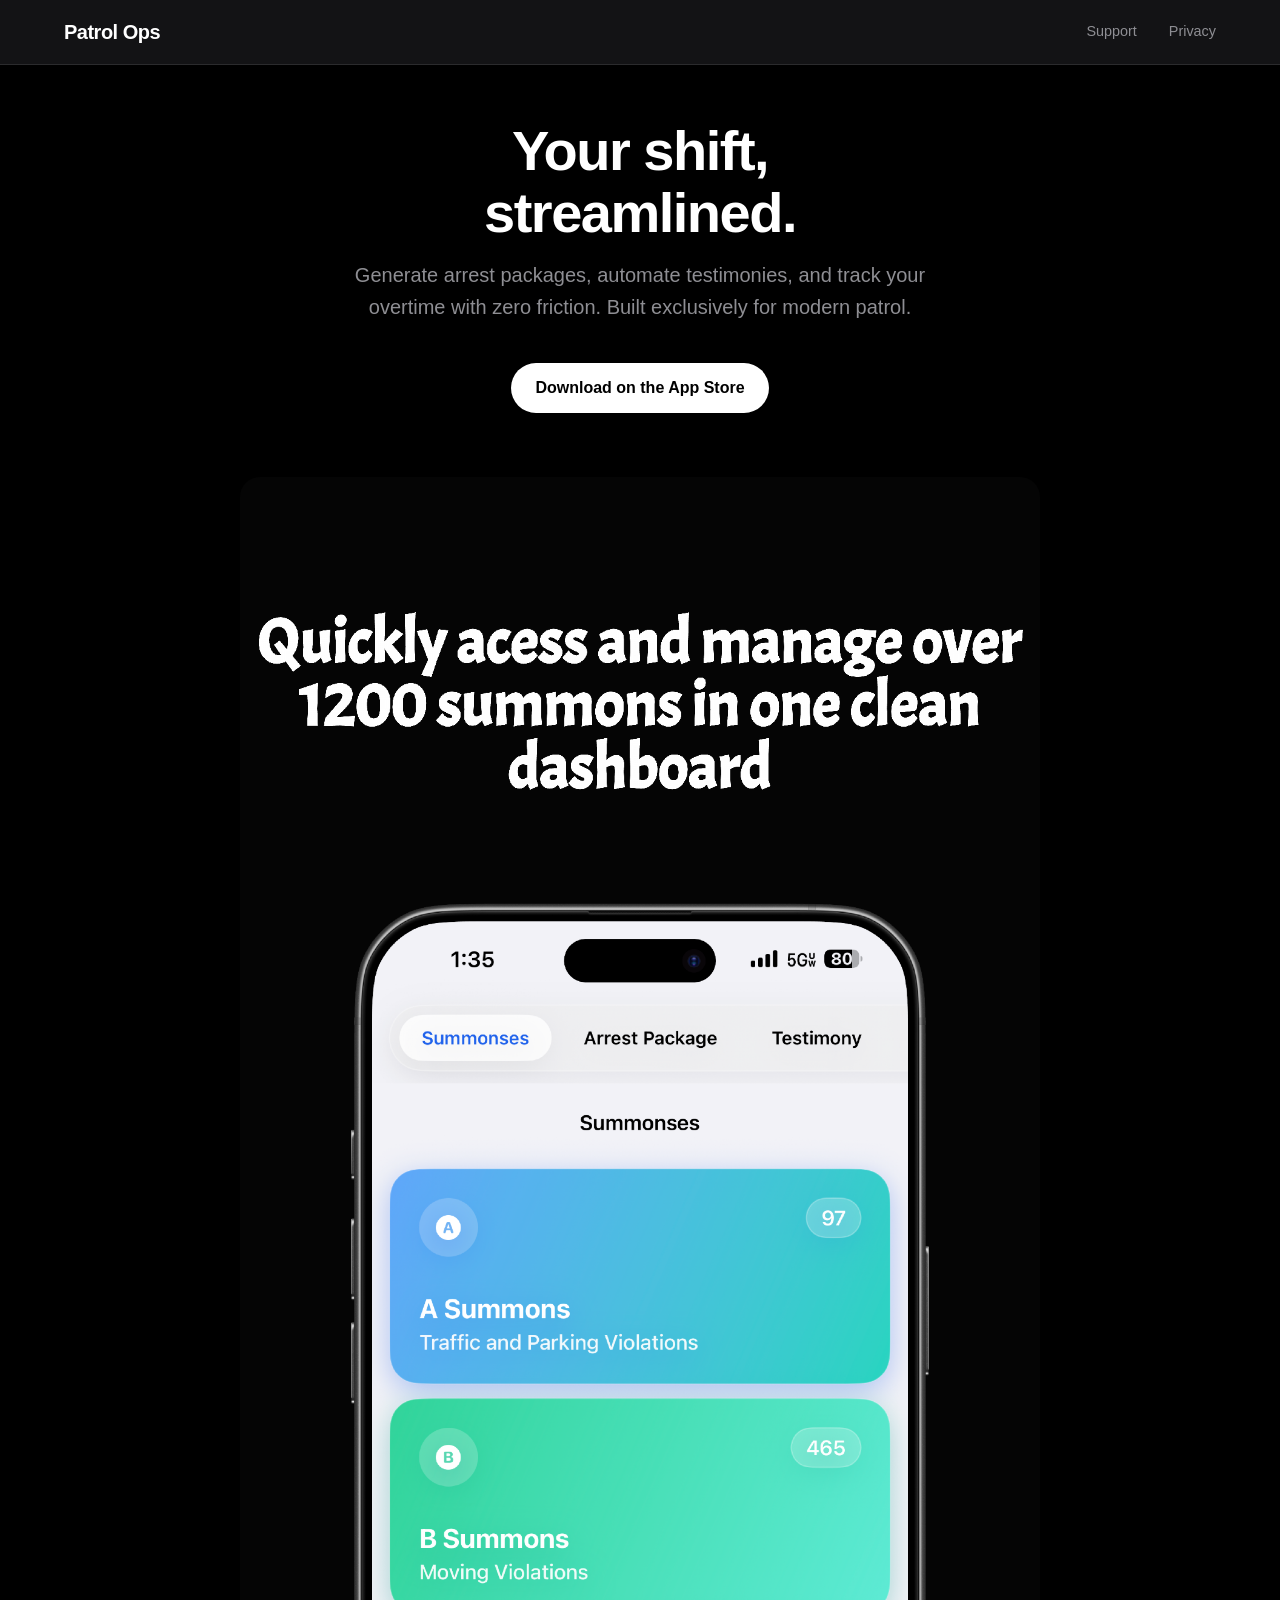
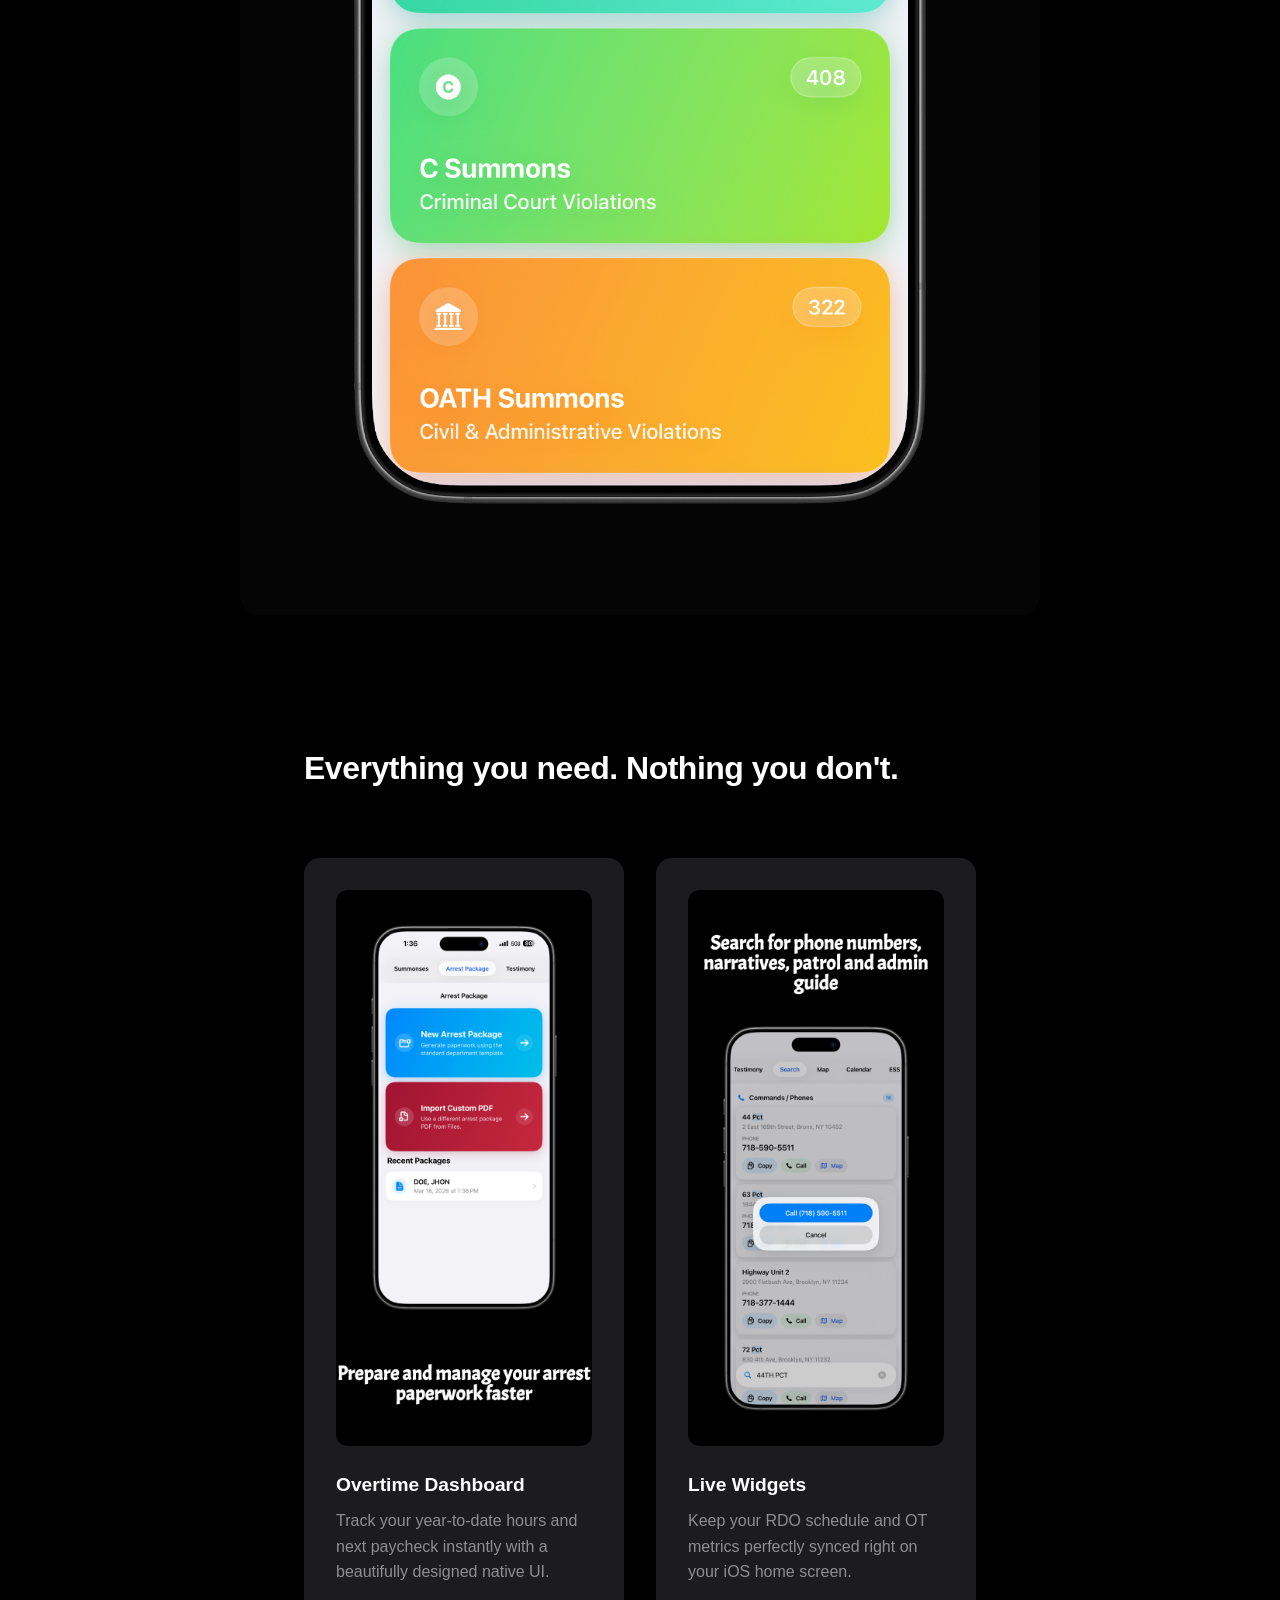
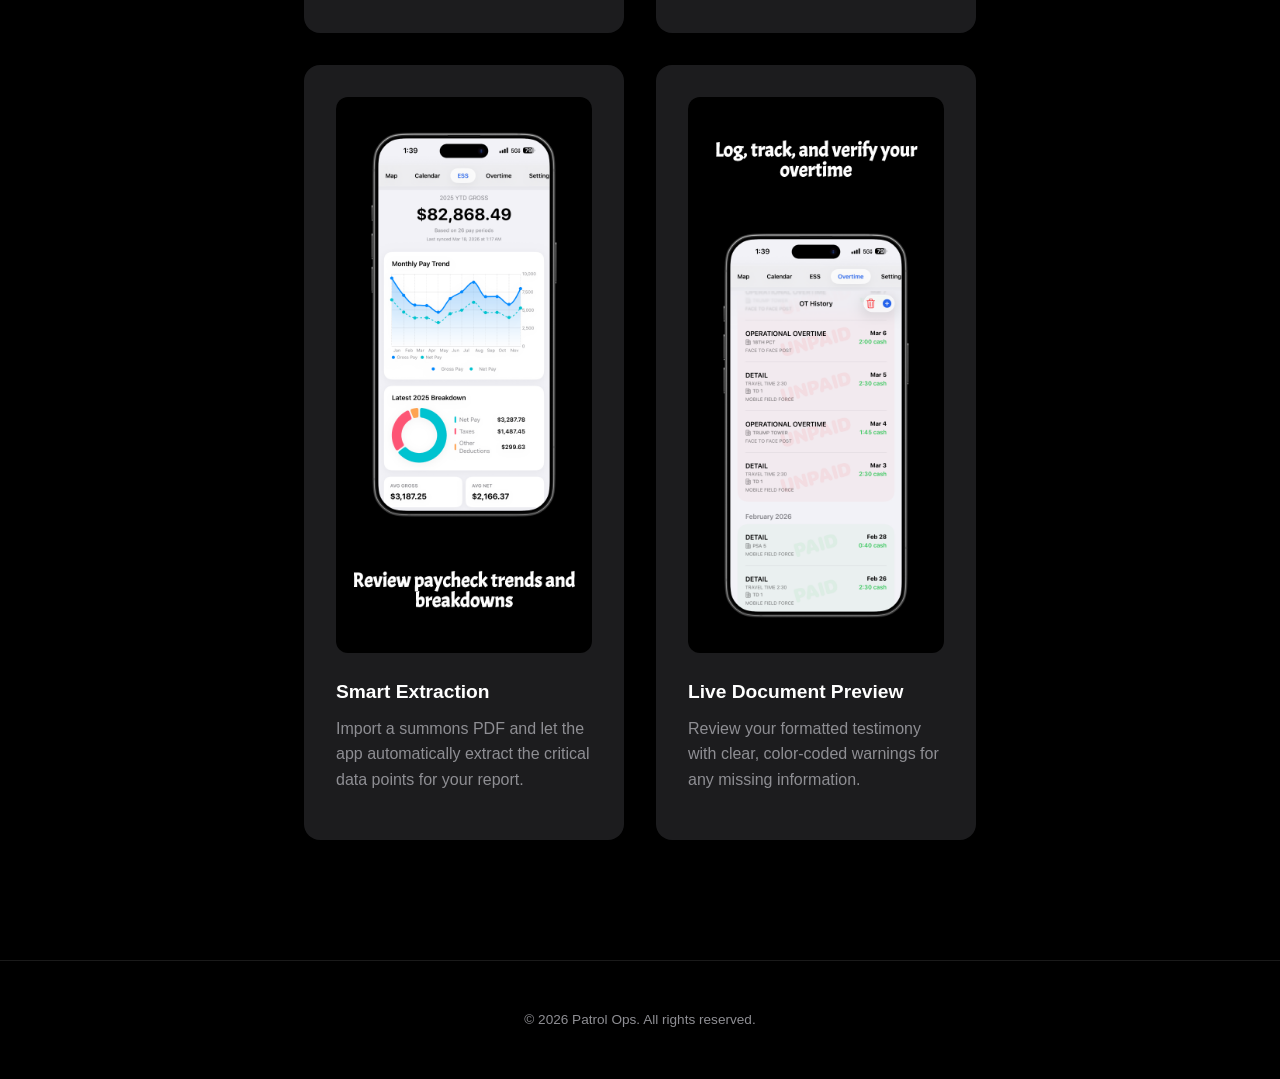
==== index.html @ ee2cf2b2 "Change image file extension from .jpg to .PNG" ====
<!DOCTYPE html>
<html lang="en">
<head>
    <meta charset="UTF-8">
    <meta name="viewport" content="width=device-width, initial-scale=1.0">
    <title>Patrol Ops | The Ultimate Utility App</title>
    <link rel="stylesheet" href="styles.css">
</head>
<body>

    <nav>
        <div class="logo">Patrol Ops</div>
        <div class="nav-links">
            <a href="support.html">Support</a>
            <a href="privacy.html">Privacy</a>
        </div>
    </nav>

    <header class="hero">
        <h1>Your shift, <br>streamlined.</h1>
        <p>Generate arrest packages, automate testimonies, and track your overtime with zero friction. Built exclusively for modern patrol.</p>
        
        <a href="#" class="download-btn">Download on the App Store</a>

        <div class="hero-mockup-container">
            <img src="1.PNG" alt="Patrol Ops App Interface">
        </div>
    </header>

    <main class="section-container">
        <h2>Everything you need. Nothing you don't.</h2>
        
        <div class="features-grid">
            
            <div class="feature-card">
                <img src="2.PNG" alt="ESS Dashboard" style="width: 100%; border-radius: 12px; margin-bottom: 1rem;">
                <h3>Overtime Dashboard</h3>
                <p>Track your year-to-date hours and next paycheck instantly with a beautifully designed native UI.</p>
            </div>

            <div class="feature-card">
                <img src="3.PNG" alt="iOS Widgets" style="width: 100%; border-radius: 12px; margin-bottom: 1rem;">
                <h3>Live Widgets</h3>
                <p>Keep your RDO schedule and OT metrics perfectly synced right on your iOS home screen.</p>
            </div>

            <div class="feature-card">
                <img src="6.PNG" alt="Testimony Builder" style="width: 100%; border-radius: 12px; margin-bottom: 1rem;">
                <h3>Smart Extraction</h3>
                <p>Import a summons PDF and let the app automatically extract the critical data points for your report.</p>
            </div>

            <div class="feature-card">
                <img src="7.PNG" alt="Document Preview" style="width: 100%; border-radius: 12px; margin-bottom: 1rem;">
                <h3>Live Document Preview</h3>
                <p>Review your formatted testimony with clear, color-coded warnings for any missing information.</p>
            </div>

        </div>
    </main>

    <footer>
        <p>&copy; 2026 Patrol Ops. All rights reserved.</p>
    </footer>

</body>
</html>
---- styles.css ----
/* --- GLOBAL VARIABLES --- */
:root {
    --bg-color: #000000;
    --card-bg: #1c1c1e;
    --text-primary: #ffffff;
    --text-secondary: #8e8e93;
    --accent-blue: #0a84ff;
    --accent-green: #34c759;
    --nav-blur: rgba(28, 28, 30, 0.7);
}

/* --- RESET & TYPOGRAPHY --- */
* {
    margin: 0;
    padding: 0;
    box-sizing: border-box;
}

body {
    font-family: -apple-system, BlinkMacSystemFont, "Segoe UI", Roboto, Helvetica, Arial, sans-serif;
    background-color: var(--bg-color);
    color: var(--text-primary);
    line-height: 1.6;
    -webkit-font-smoothing: antialiased;
}

a {
    color: var(--accent-blue);
    text-decoration: none;
    transition: opacity 0.2s ease;
}

a:hover {
    opacity: 0.8;
}

/* --- NAVIGATION --- */
nav {
    position: fixed;
    top: 0;
    width: 100%;
    padding: 1rem 5%;
    display: flex;
    justify-content: space-between;
    align-items: center;
    background-color: var(--nav-blur);
    backdrop-filter: blur(20px);
    -webkit-backdrop-filter: blur(20px);
    z-index: 1000;
    border-bottom: 1px solid rgba(255, 255, 255, 0.1);
}

.logo {
    font-size: 1.25rem;
    font-weight: 700;
    letter-spacing: -0.5px;
    color: var(--text-primary);
}

.nav-links {
    display: flex;
    gap: 2rem;
}

.nav-links a {
    color: var(--text-secondary);
    font-size: 0.9rem;
    font-weight: 500;
}

.nav-links a:hover {
    color: var(--text-primary);
}

/* --- HERO SECTION --- */
.hero {
    margin-top: 120px;
    padding: 0 5%;
    text-align: center;
    display: flex;
    flex-direction: column;
    align-items: center;
}

.hero h1 {
    font-size: 3.5rem;
    font-weight: 800;
    letter-spacing: -1.5px;
    margin-bottom: 1rem;
    line-height: 1.1;
}

.hero p {
    font-size: 1.25rem;
    color: var(--text-secondary);
    max-width: 600px;
    margin-bottom: 2.5rem;
}

.download-btn {
    display: inline-block;
    background-color: var(--text-primary);
    color: var(--bg-color);
    padding: 12px 24px;
    border-radius: 30px;
    font-weight: 600;
    font-size: 1rem;
    margin-bottom: 4rem;
}

.download-btn:hover {
    opacity: 0.9;
    color: var(--bg-color);
}

.hero-mockup-container {
    max-width: 800px;
    width: 100%;
    margin: 0 auto;
}

.hero-mockup-container img {
    width: 100%;
    height: auto;
    border-radius: 20px;
    box-shadow: 0 20px 40px rgba(0,0,0,0.5);
}

/* --- CONTENT SECTIONS --- */
.section-container {
    max-width: 800px;
    margin: 120px auto;
    padding: 0 5%;
}

.section-container h2 {
    font-size: 2rem;
    margin-bottom: 1.5rem;
    letter-spacing: -0.5px;
}

.section-container p {
    color: var(--text-secondary);
    margin-bottom: 1rem;
}

/* --- FEATURES GRID --- */
.features-grid {
    display: grid;
    grid-template-columns: repeat(auto-fit, minmax(250px, 1fr));
    gap: 2rem;
    margin-top: 4rem;
}

.feature-card {
    background-color: var(--card-bg);
    padding: 2rem;
    border-radius: 16px;
    text-align: left;
}

.feature-card h3 {
    margin-bottom: 0.5rem;
    font-size: 1.2rem;
}

/* --- FOOTER --- */
footer {
    text-align: center;
    padding: 3rem 5%;
    border-top: 1px solid rgba(255, 255, 255, 0.1);
    color: var(--text-secondary);
    font-size: 0.85rem;
    margin-top: 4rem;
}

/* --- RESPONSIVE --- */
@media (max-width: 768px) {
    .hero h1 { font-size: 2.5rem; }
    .hero p { font-size: 1.1rem; }
}
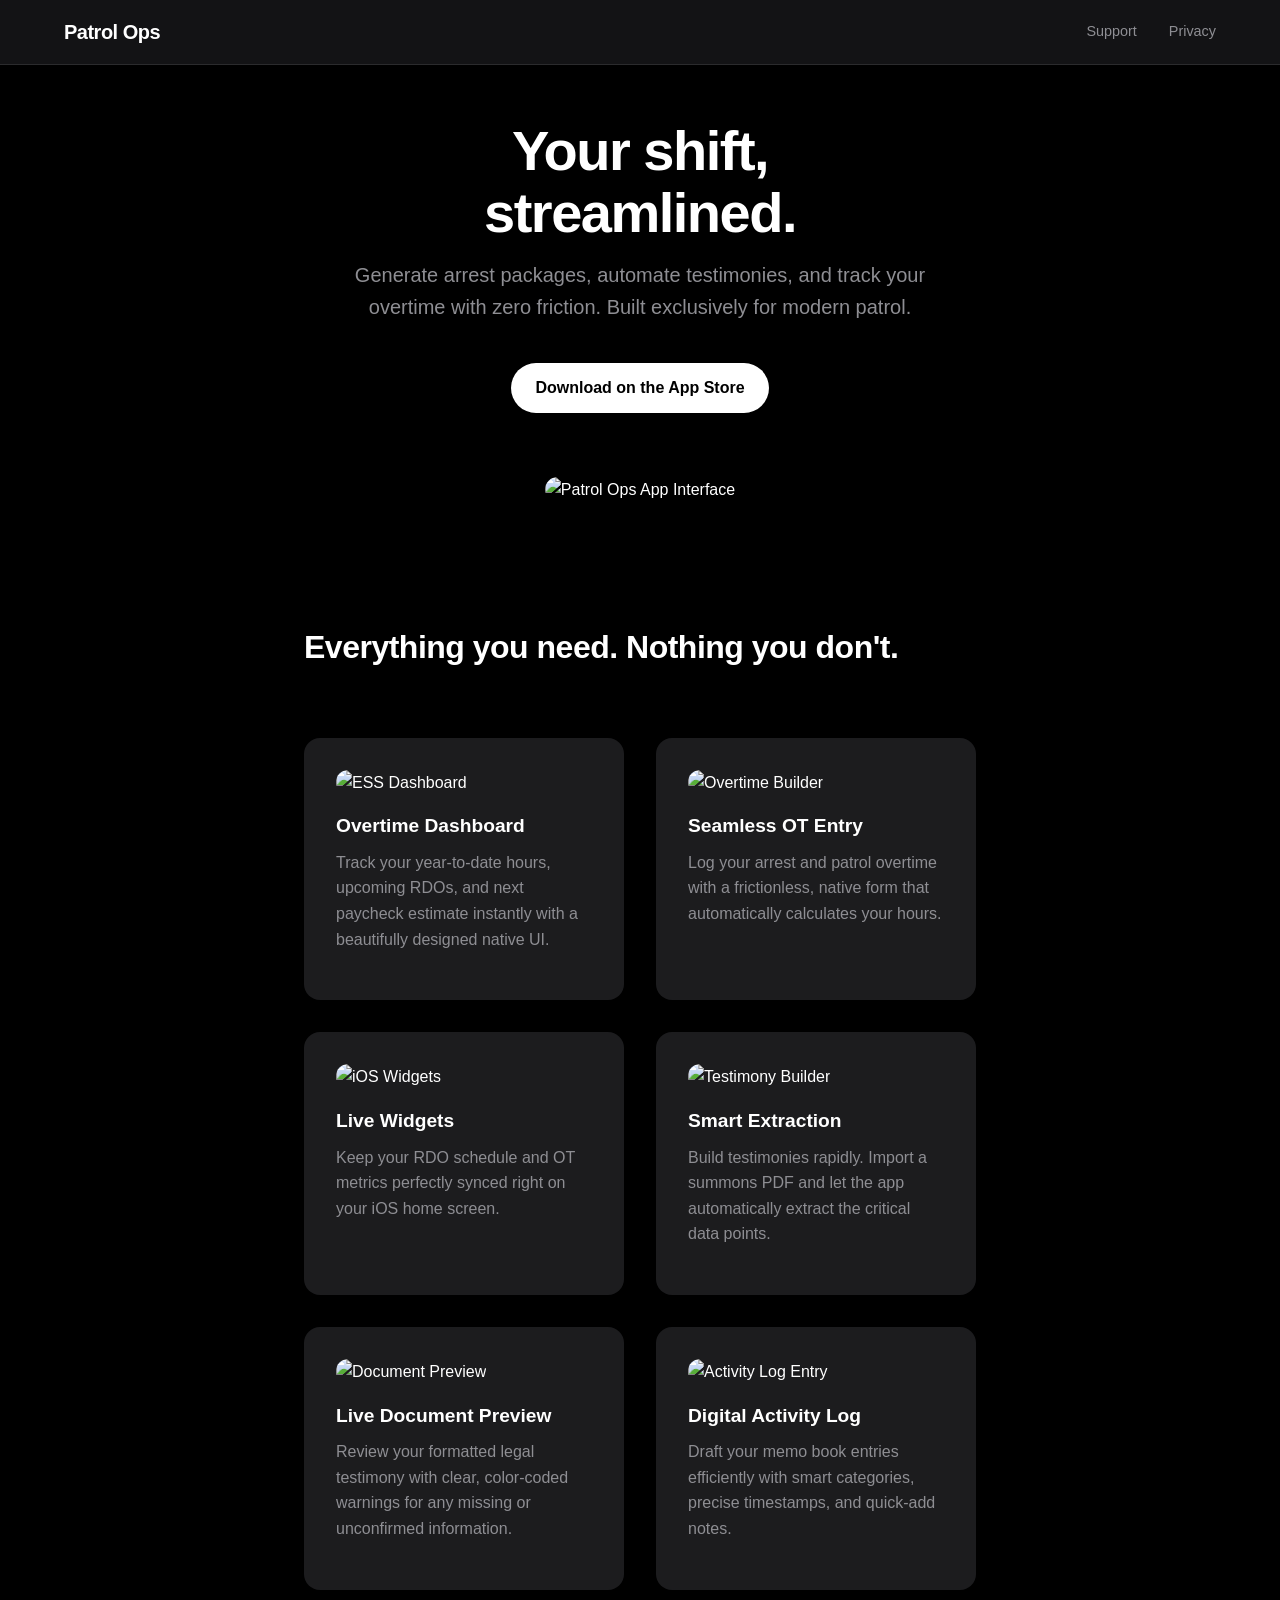
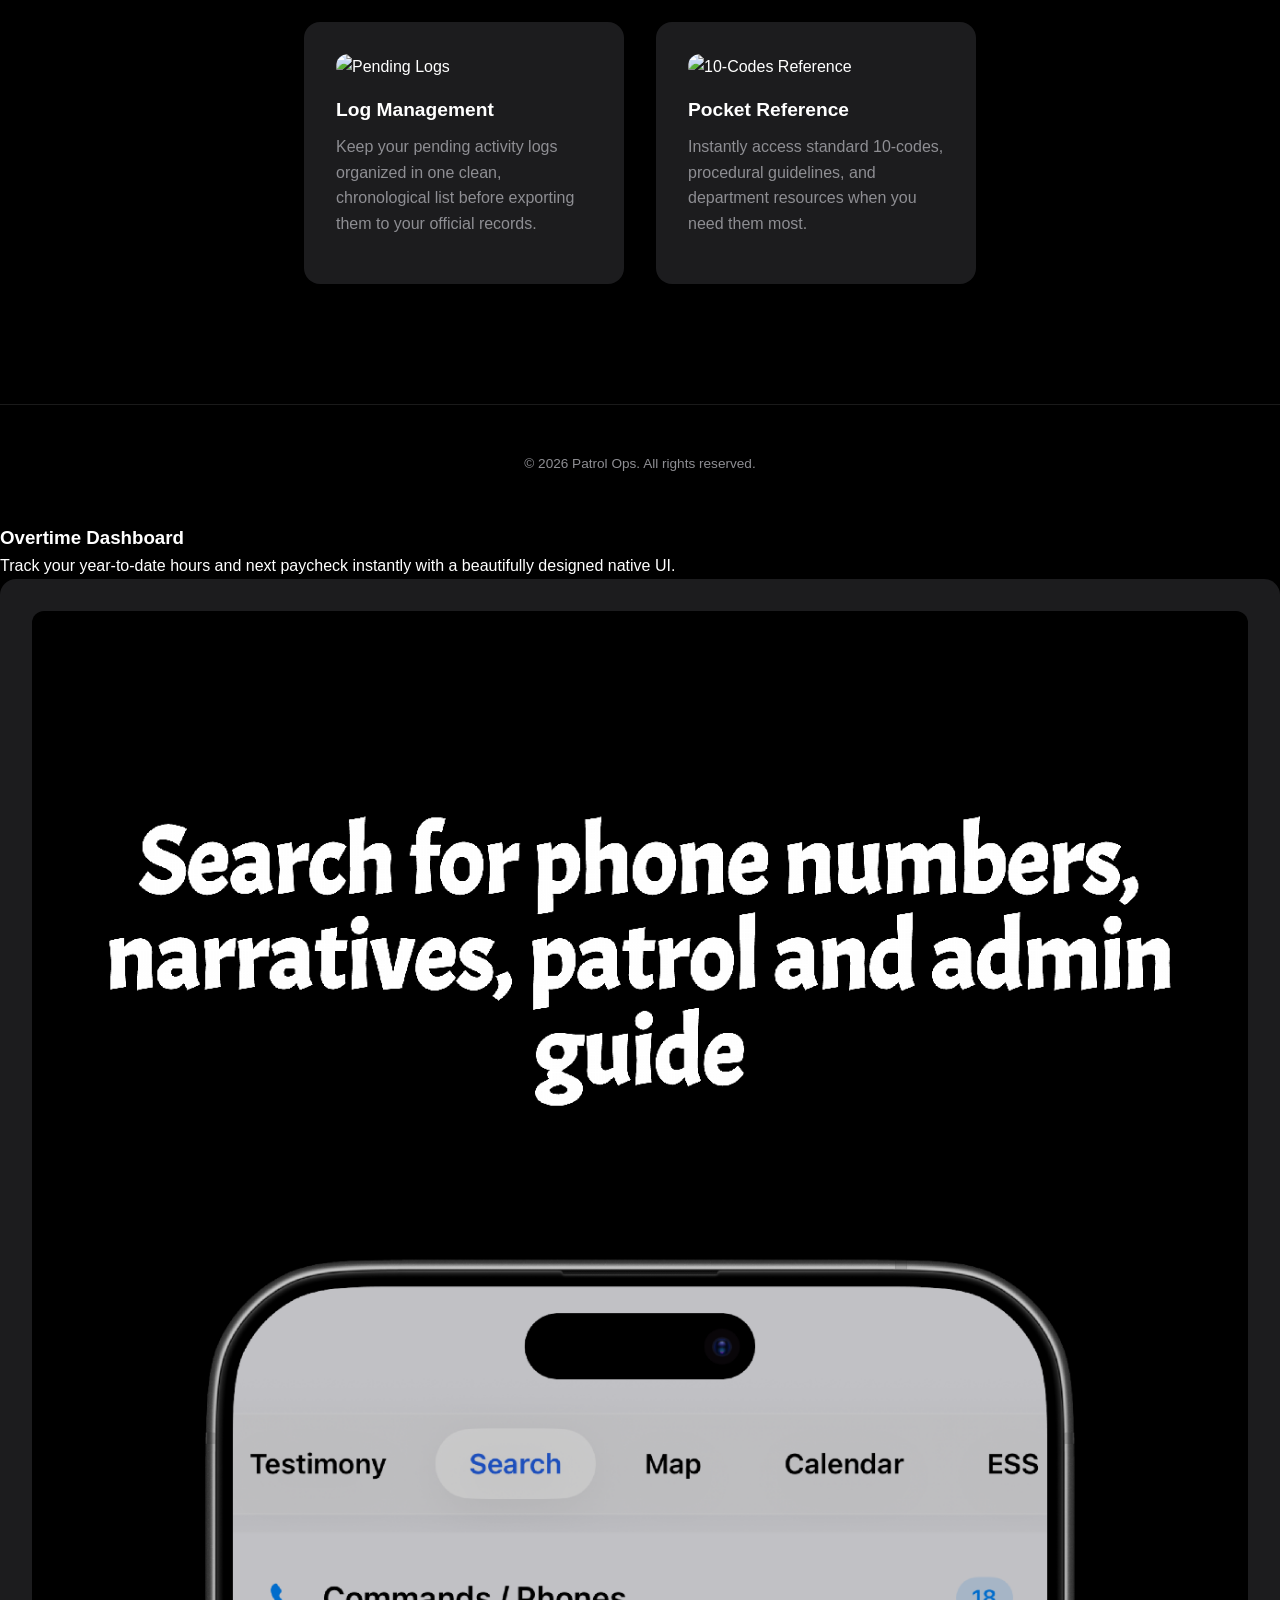
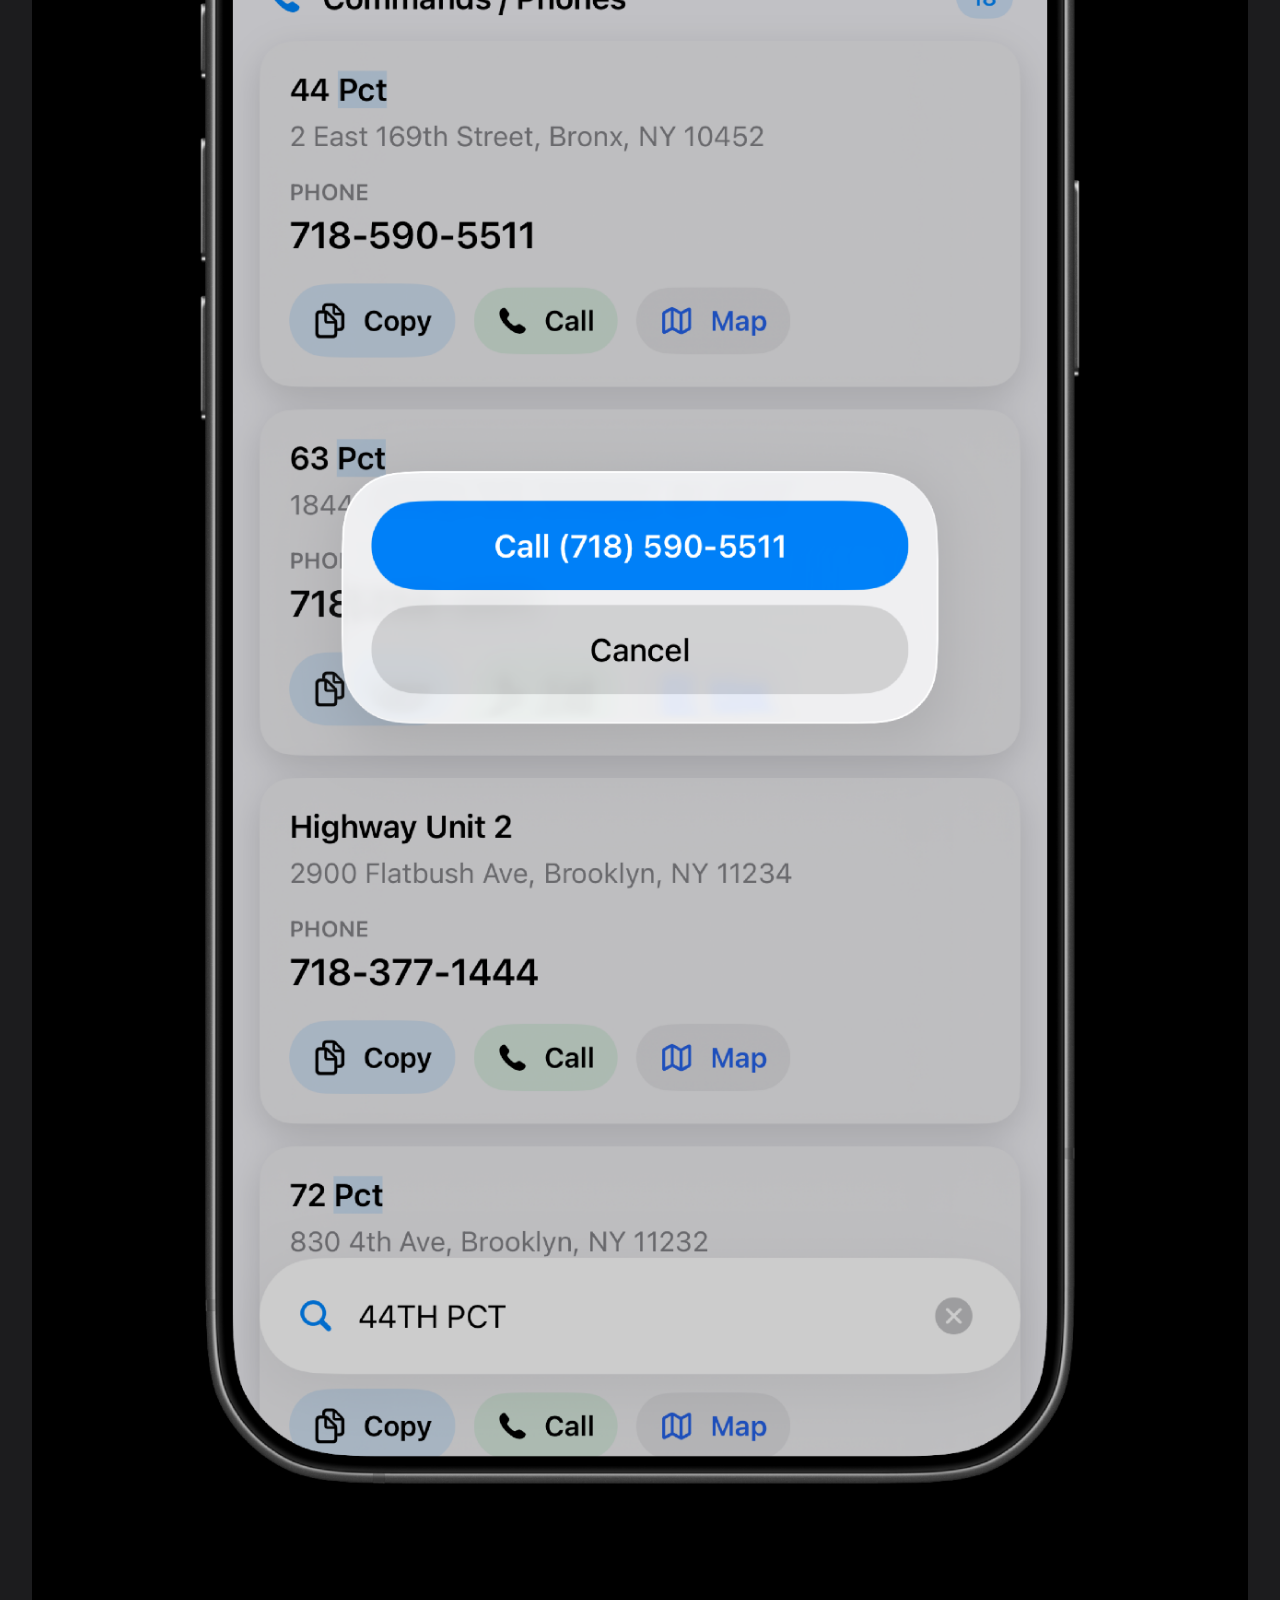
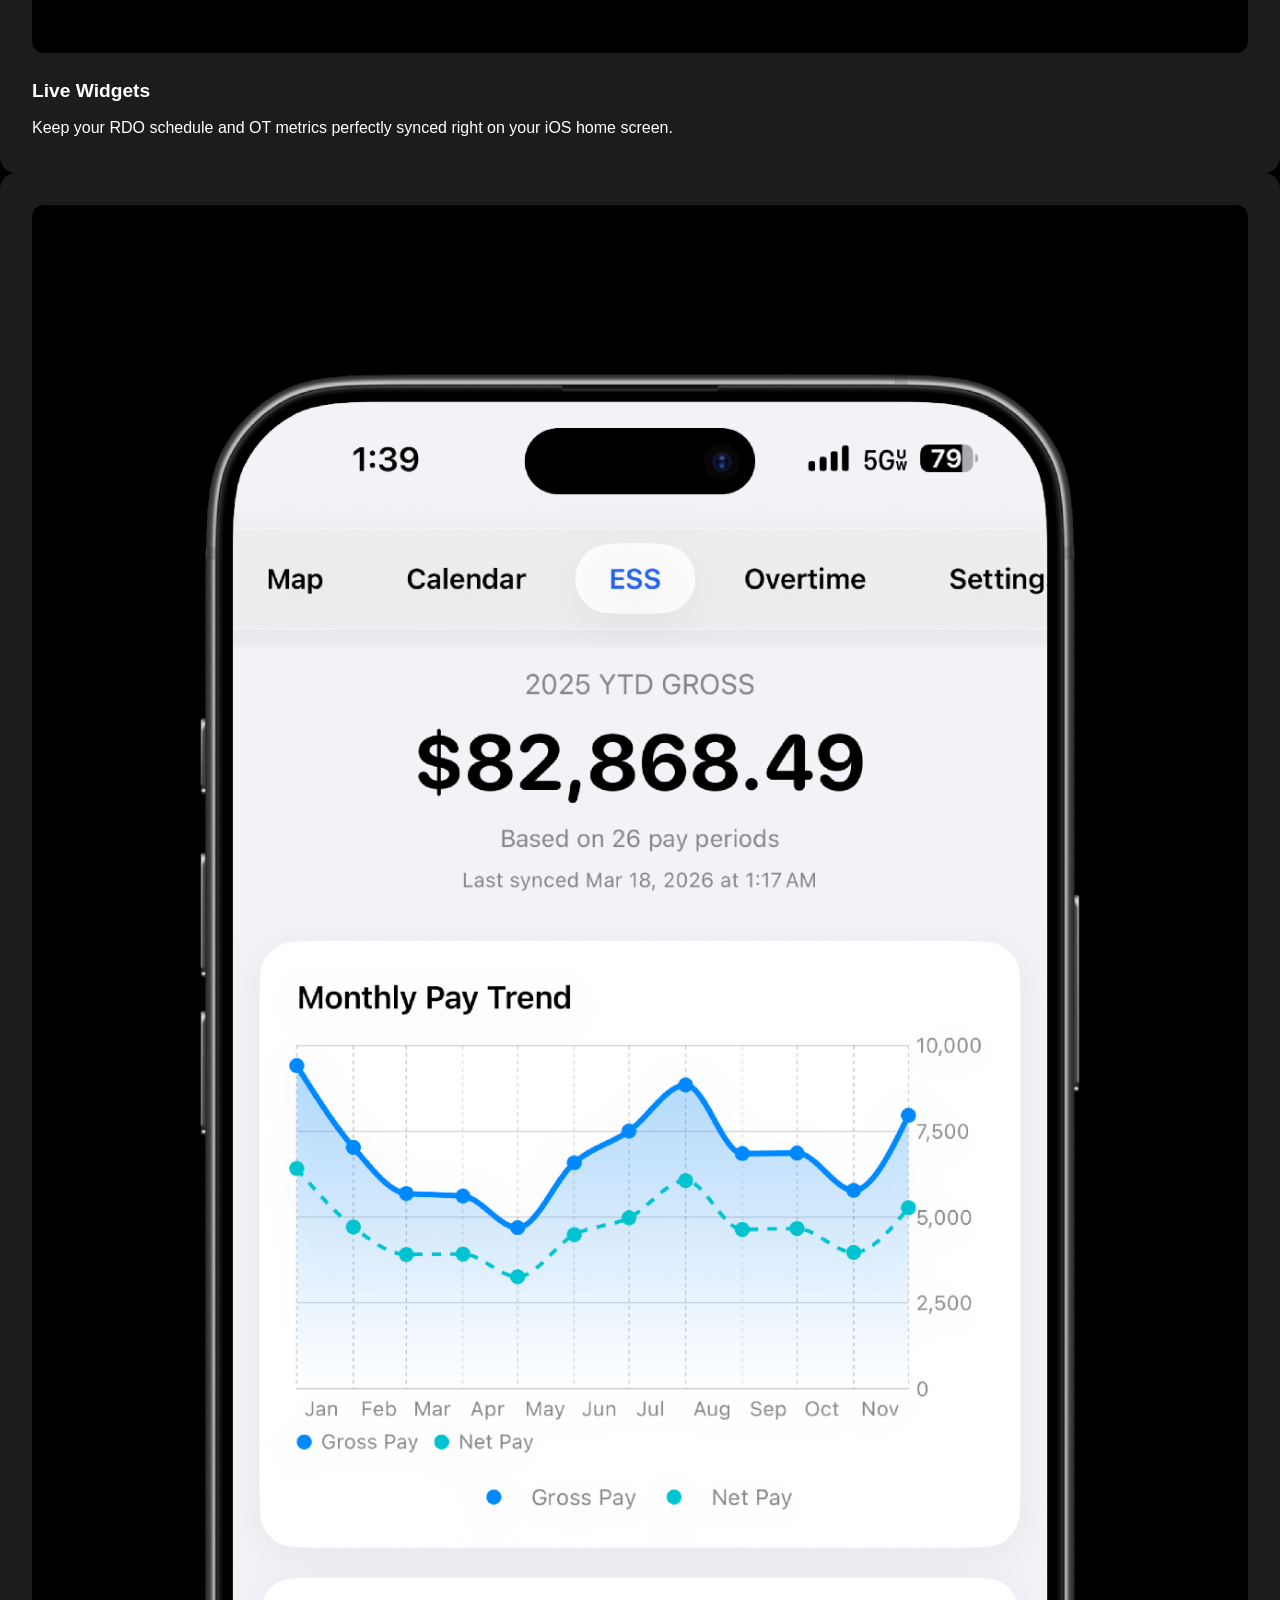
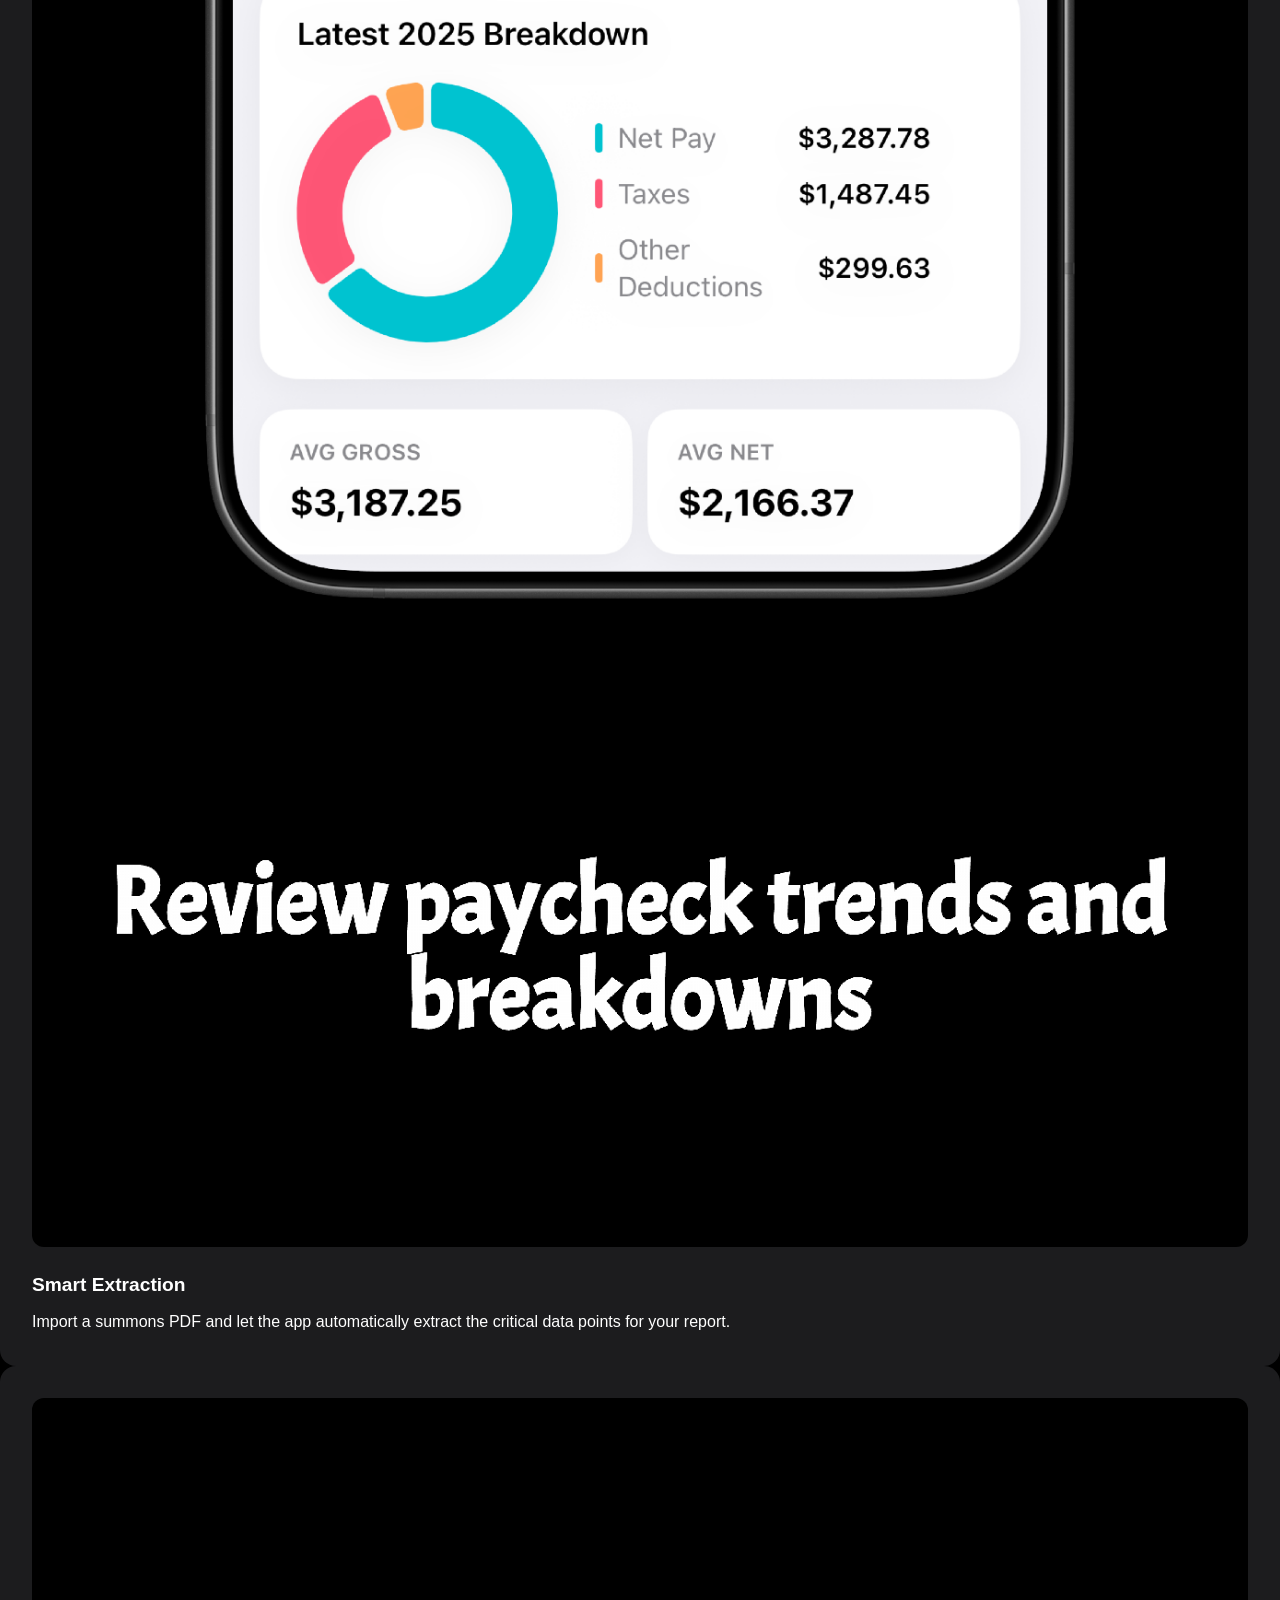
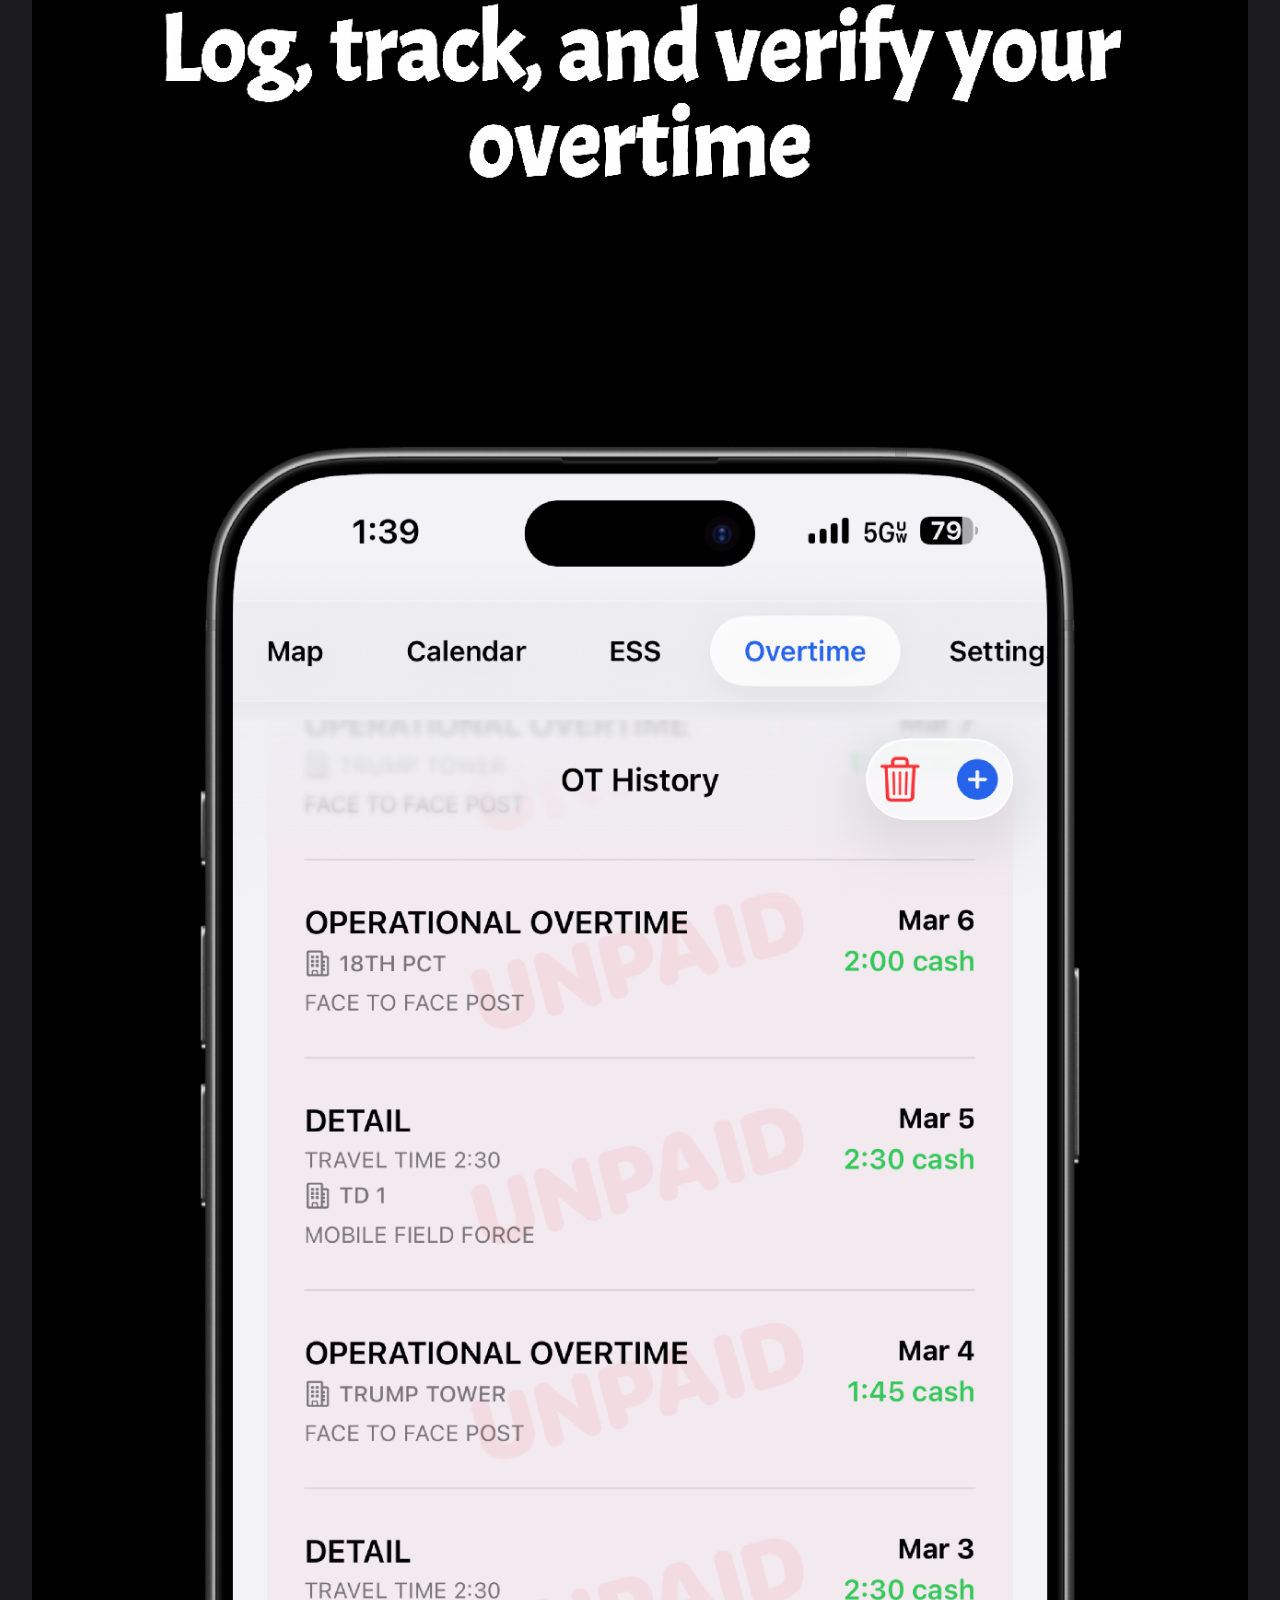
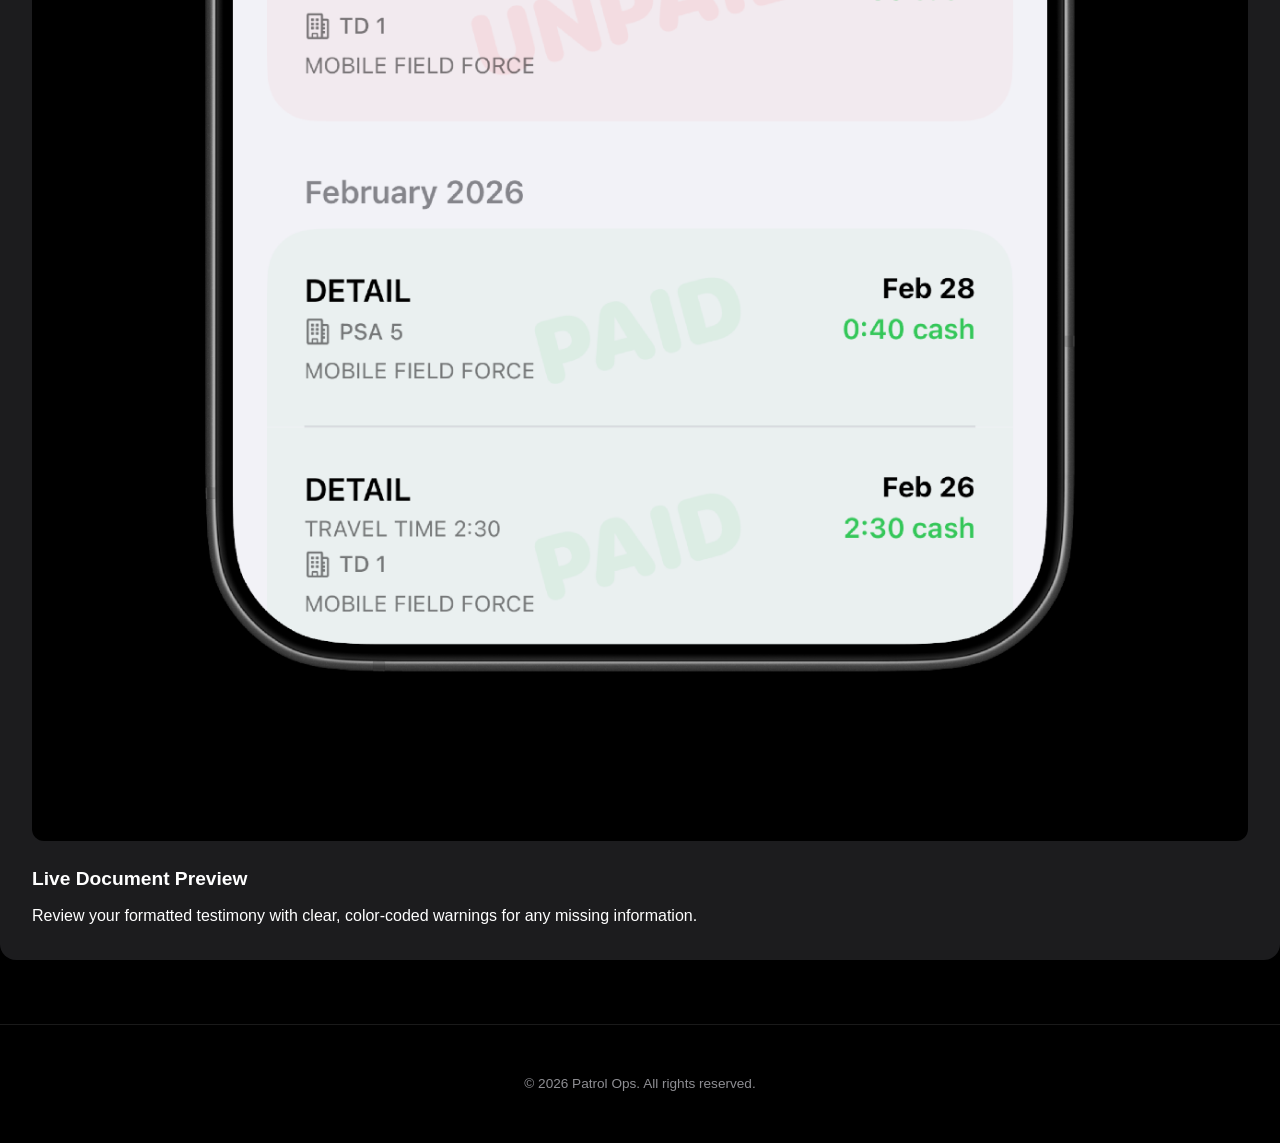
==== commit 3ffba972: "Replace PNG images with JPG in index.html" ====
--- a/index.html
+++ b/index.html
@@ -23,7 +23,7 @@
         <a href="#" class="download-btn">Download on the App Store</a>
 
         <div class="hero-mockup-container">
-            <img src="1.PNG" alt="Patrol Ops App Interface">
+            <img src="1.jpg" alt="Patrol Ops App Interface">
         </div>
     </header>
 
@@ -33,8 +33,62 @@
         <div class="features-grid">
             
             <div class="feature-card">
-                <img src="2.PNG" alt="ESS Dashboard" style="width: 100%; border-radius: 12px; margin-bottom: 1rem;">
+                <img src="1.jpg" alt="ESS Dashboard" style="width: 100%; border-radius: 12px; margin-bottom: 1rem;">
                 <h3>Overtime Dashboard</h3>
+                <p>Track your year-to-date hours, upcoming RDOs, and next paycheck estimate instantly with a beautifully designed native UI.</p>
+            </div>
+
+            <div class="feature-card">
+                <img src="2.jpg" alt="Overtime Builder" style="width: 100%; border-radius: 12px; margin-bottom: 1rem;">
+                <h3>Seamless OT Entry</h3>
+                <p>Log your arrest and patrol overtime with a frictionless, native form that automatically calculates your hours.</p>
+            </div>
+
+            <div class="feature-card">
+                <img src="3.jpg" alt="iOS Widgets" style="width: 100%; border-radius: 12px; margin-bottom: 1rem;">
+                <h3>Live Widgets</h3>
+                <p>Keep your RDO schedule and OT metrics perfectly synced right on your iOS home screen.</p>
+            </div>
+
+            <div class="feature-card">
+                <img src="4.jpg" alt="Testimony Builder" style="width: 100%; border-radius: 12px; margin-bottom: 1rem;">
+                <h3>Smart Extraction</h3>
+                <p>Build testimonies rapidly. Import a summons PDF and let the app automatically extract the critical data points.</p>
+            </div>
+
+            <div class="feature-card">
+                <img src="6.jpg" alt="Document Preview" style="width: 100%; border-radius: 12px; margin-bottom: 1rem;">
+                <h3>Live Document Preview</h3>
+                <p>Review your formatted legal testimony with clear, color-coded warnings for any missing or unconfirmed information.</p>
+            </div>
+
+            <div class="feature-card">
+                <img src="7.jpg" alt="Activity Log Entry" style="width: 100%; border-radius: 12px; margin-bottom: 1rem;">
+                <h3>Digital Activity Log</h3>
+                <p>Draft your memo book entries efficiently with smart categories, precise timestamps, and quick-add notes.</p>
+            </div>
+
+            <div class="feature-card">
+                <img src="8.jpg" alt="Pending Logs" style="width: 100%; border-radius: 12px; margin-bottom: 1rem;">
+                <h3>Log Management</h3>
+                <p>Keep your pending activity logs organized in one clean, chronological list before exporting them to your official records.</p>
+            </div>
+
+            <div class="feature-card">
+                <img src="5.jpg" alt="10-Codes Reference" style="width: 100%; border-radius: 12px; margin-bottom: 1rem;">
+                <h3>Pocket Reference</h3>
+                <p>Instantly access standard 10-codes, procedural guidelines, and department resources when you need them most.</p>
+            </div>
+
+        </div>
+    </main>
+
+    <footer>
+        <p>&copy; 2026 Patrol Ops. All rights reserved.</p>
+    </footer>
+
+</body>
+</html>                <h3>Overtime Dashboard</h3>
                 <p>Track your year-to-date hours and next paycheck instantly with a beautifully designed native UI.</p>
             </div>
 
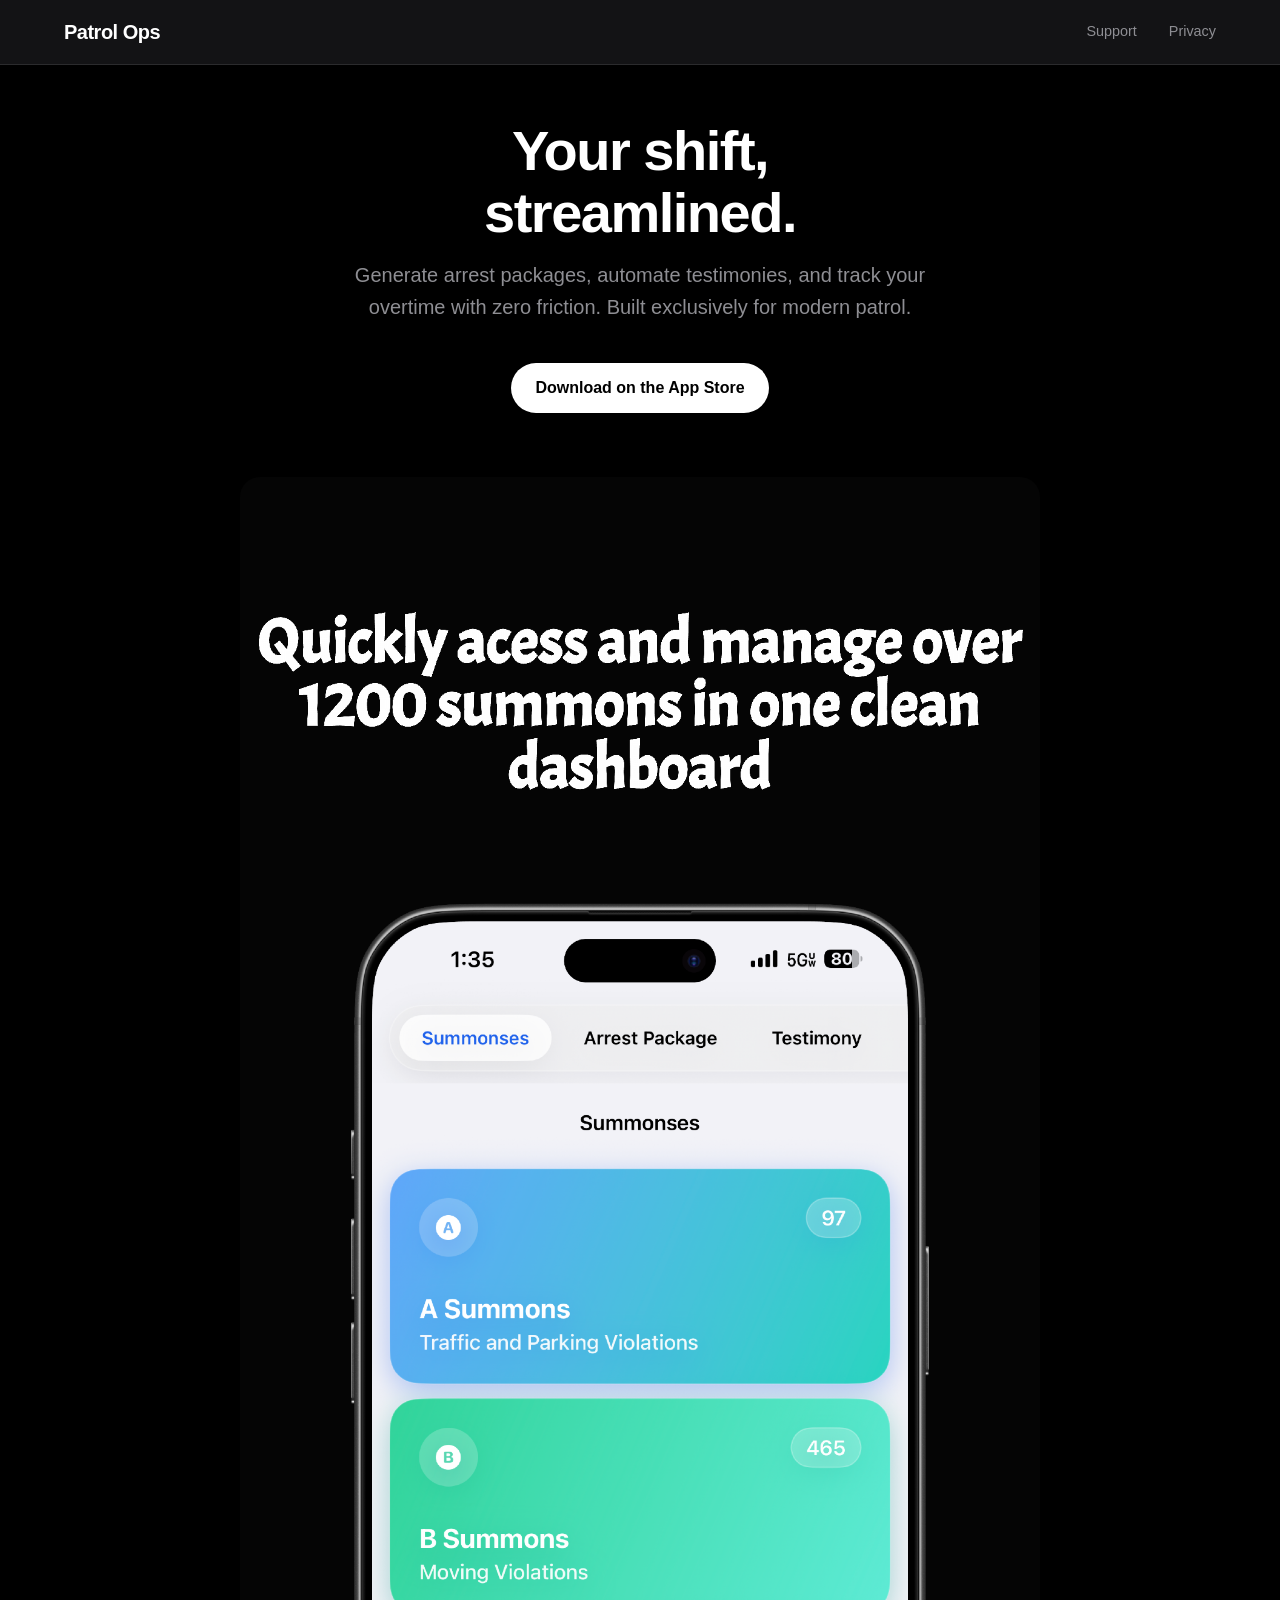
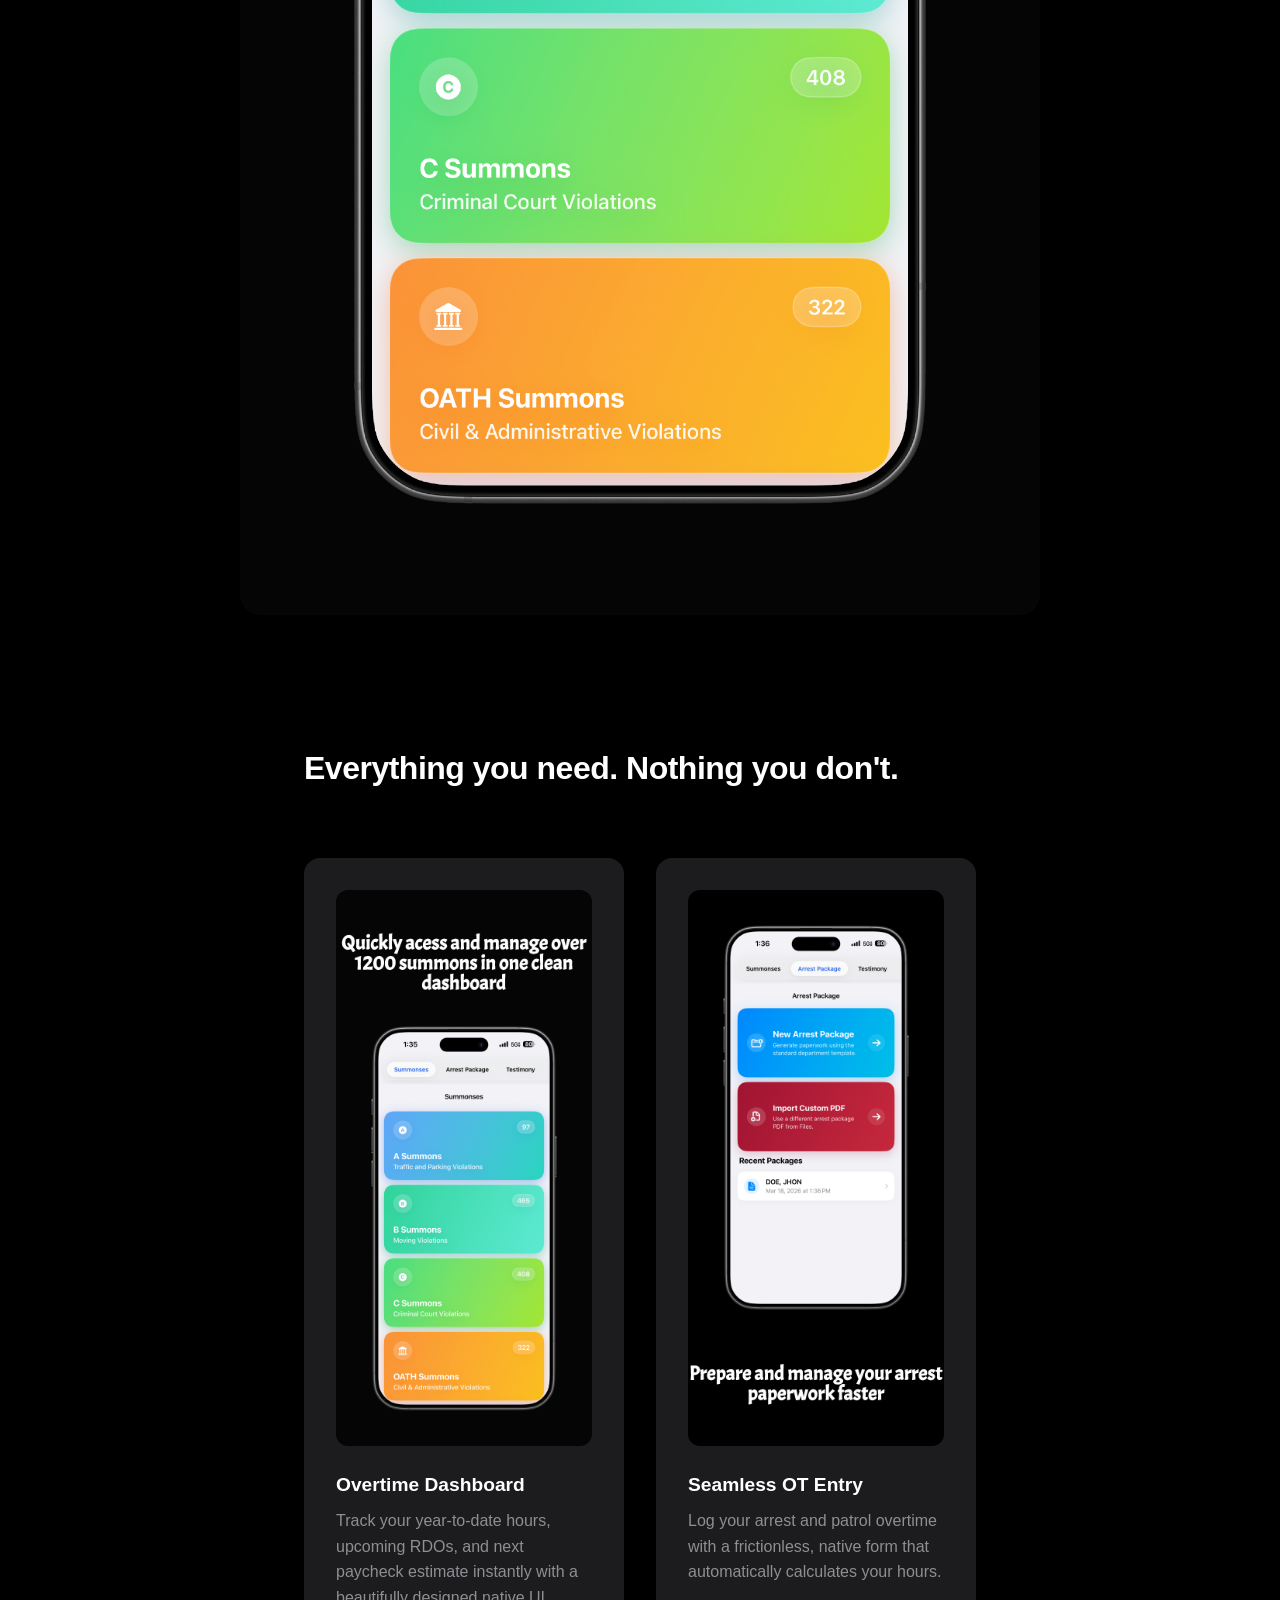
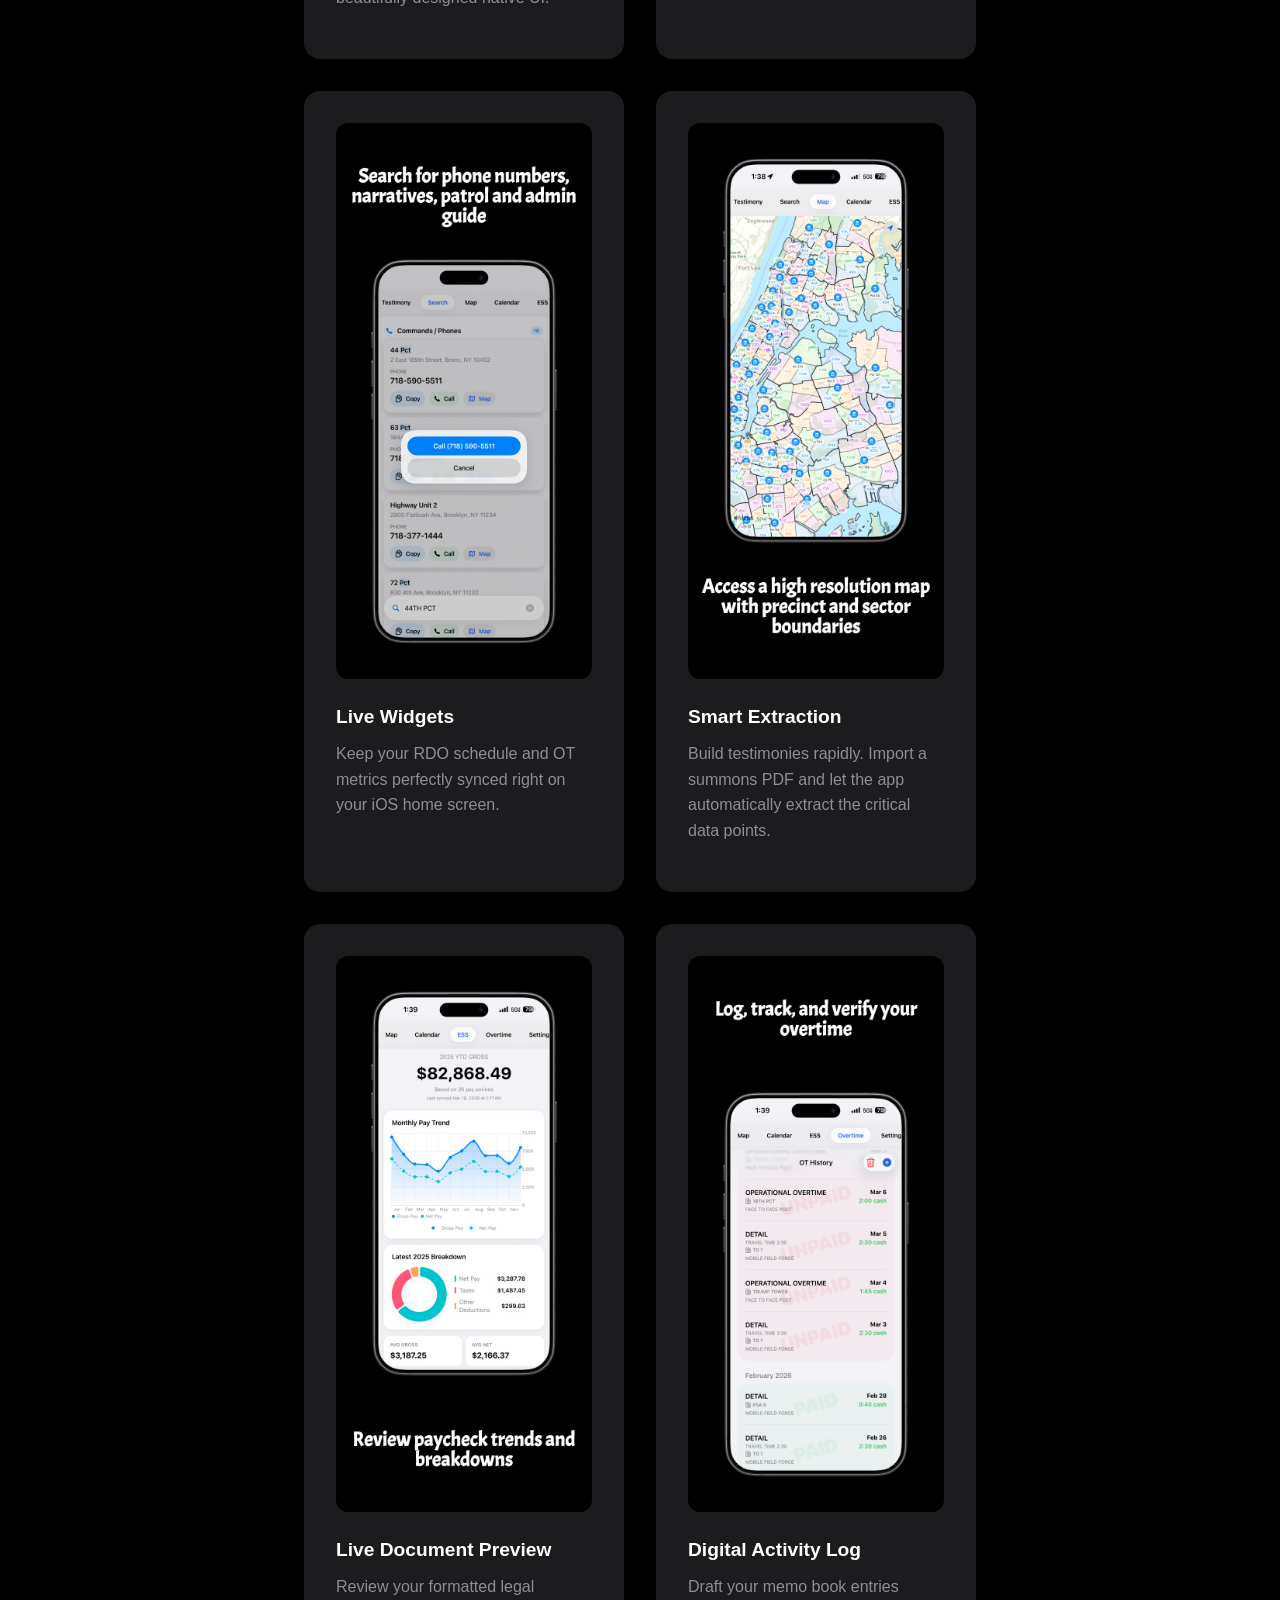
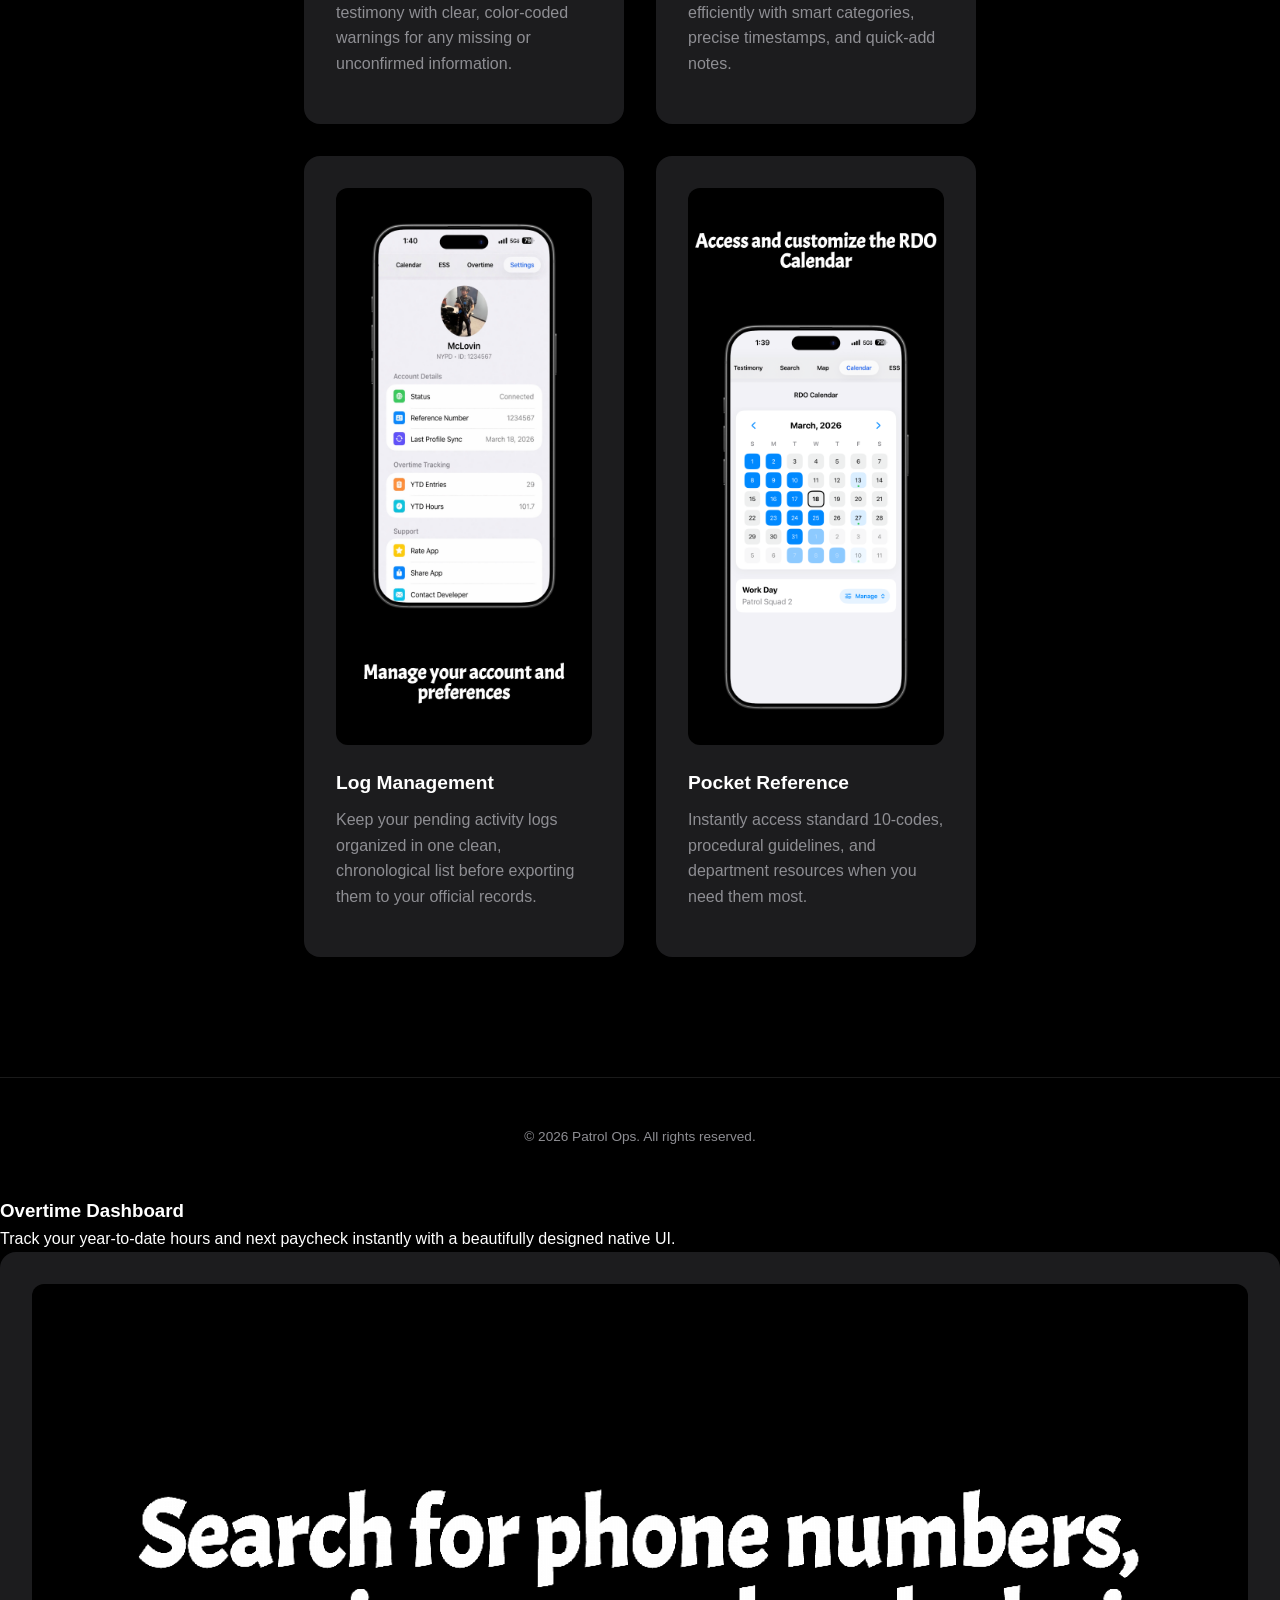
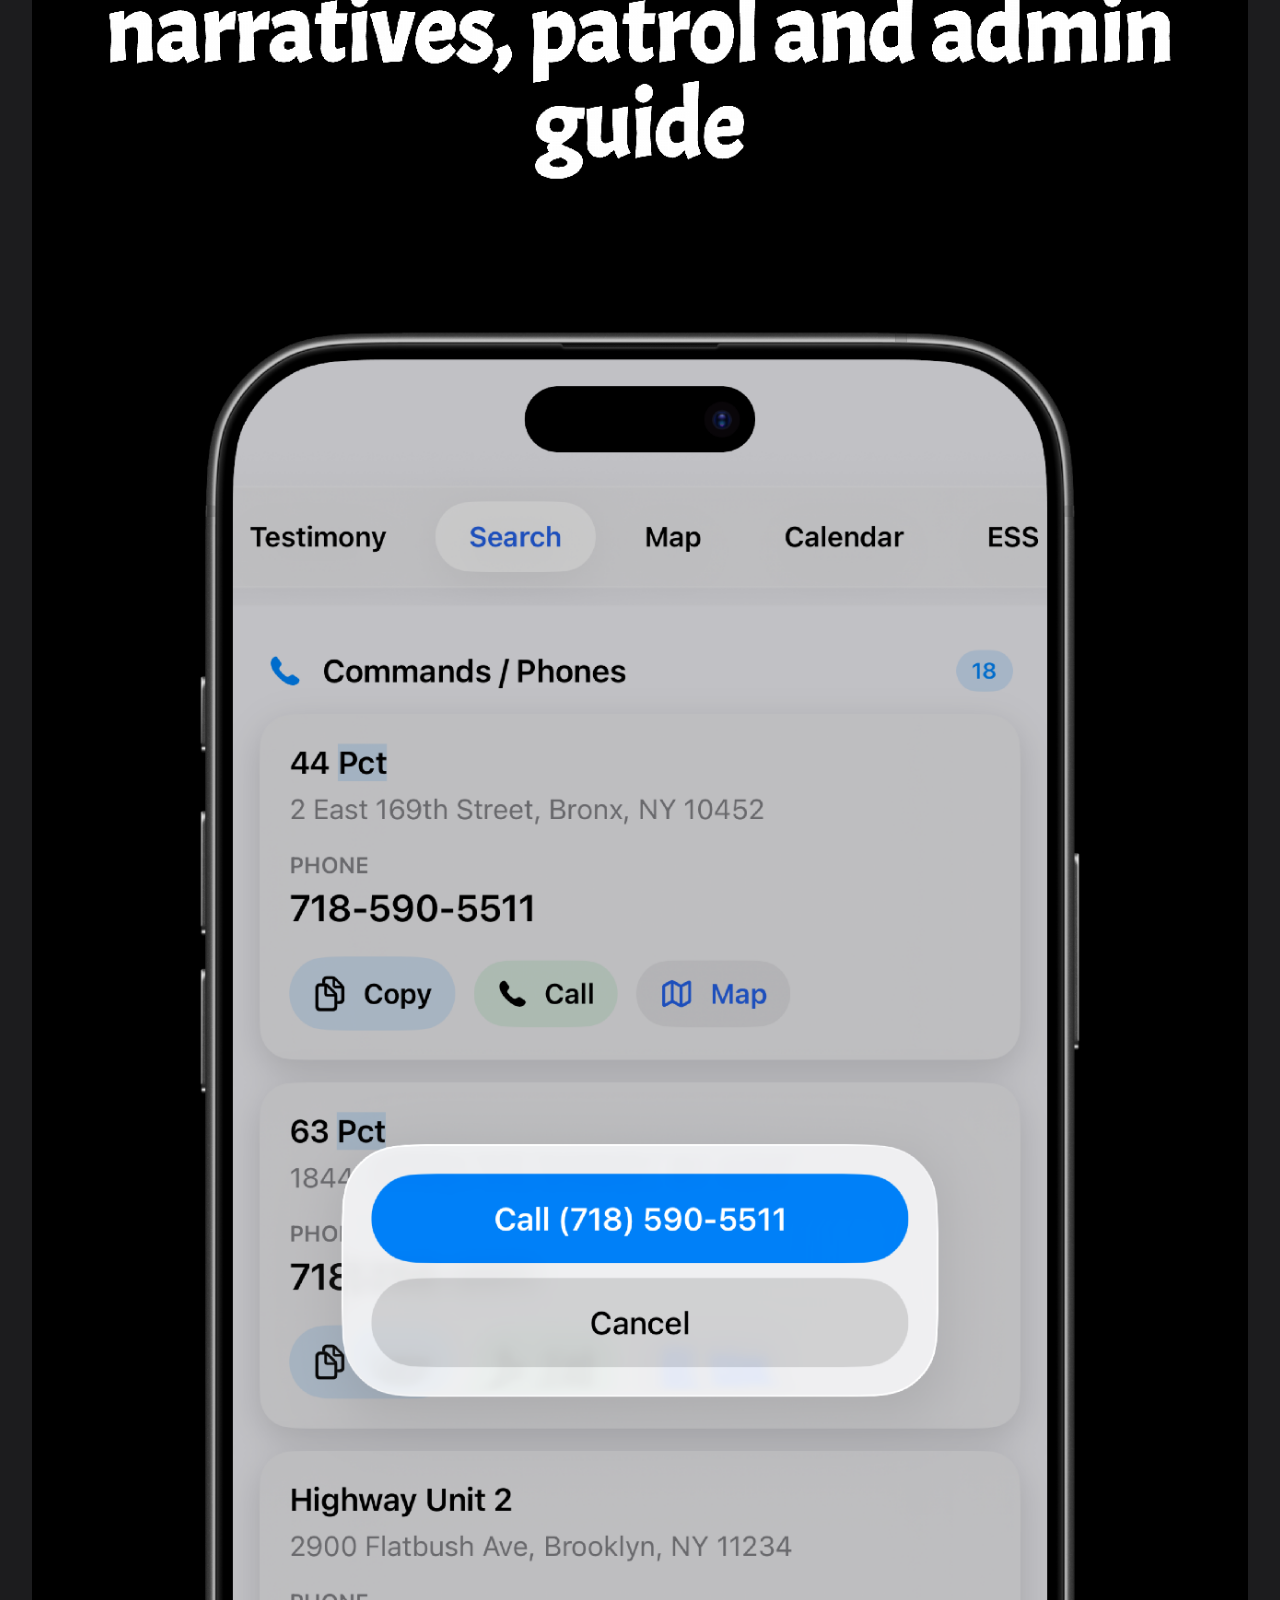
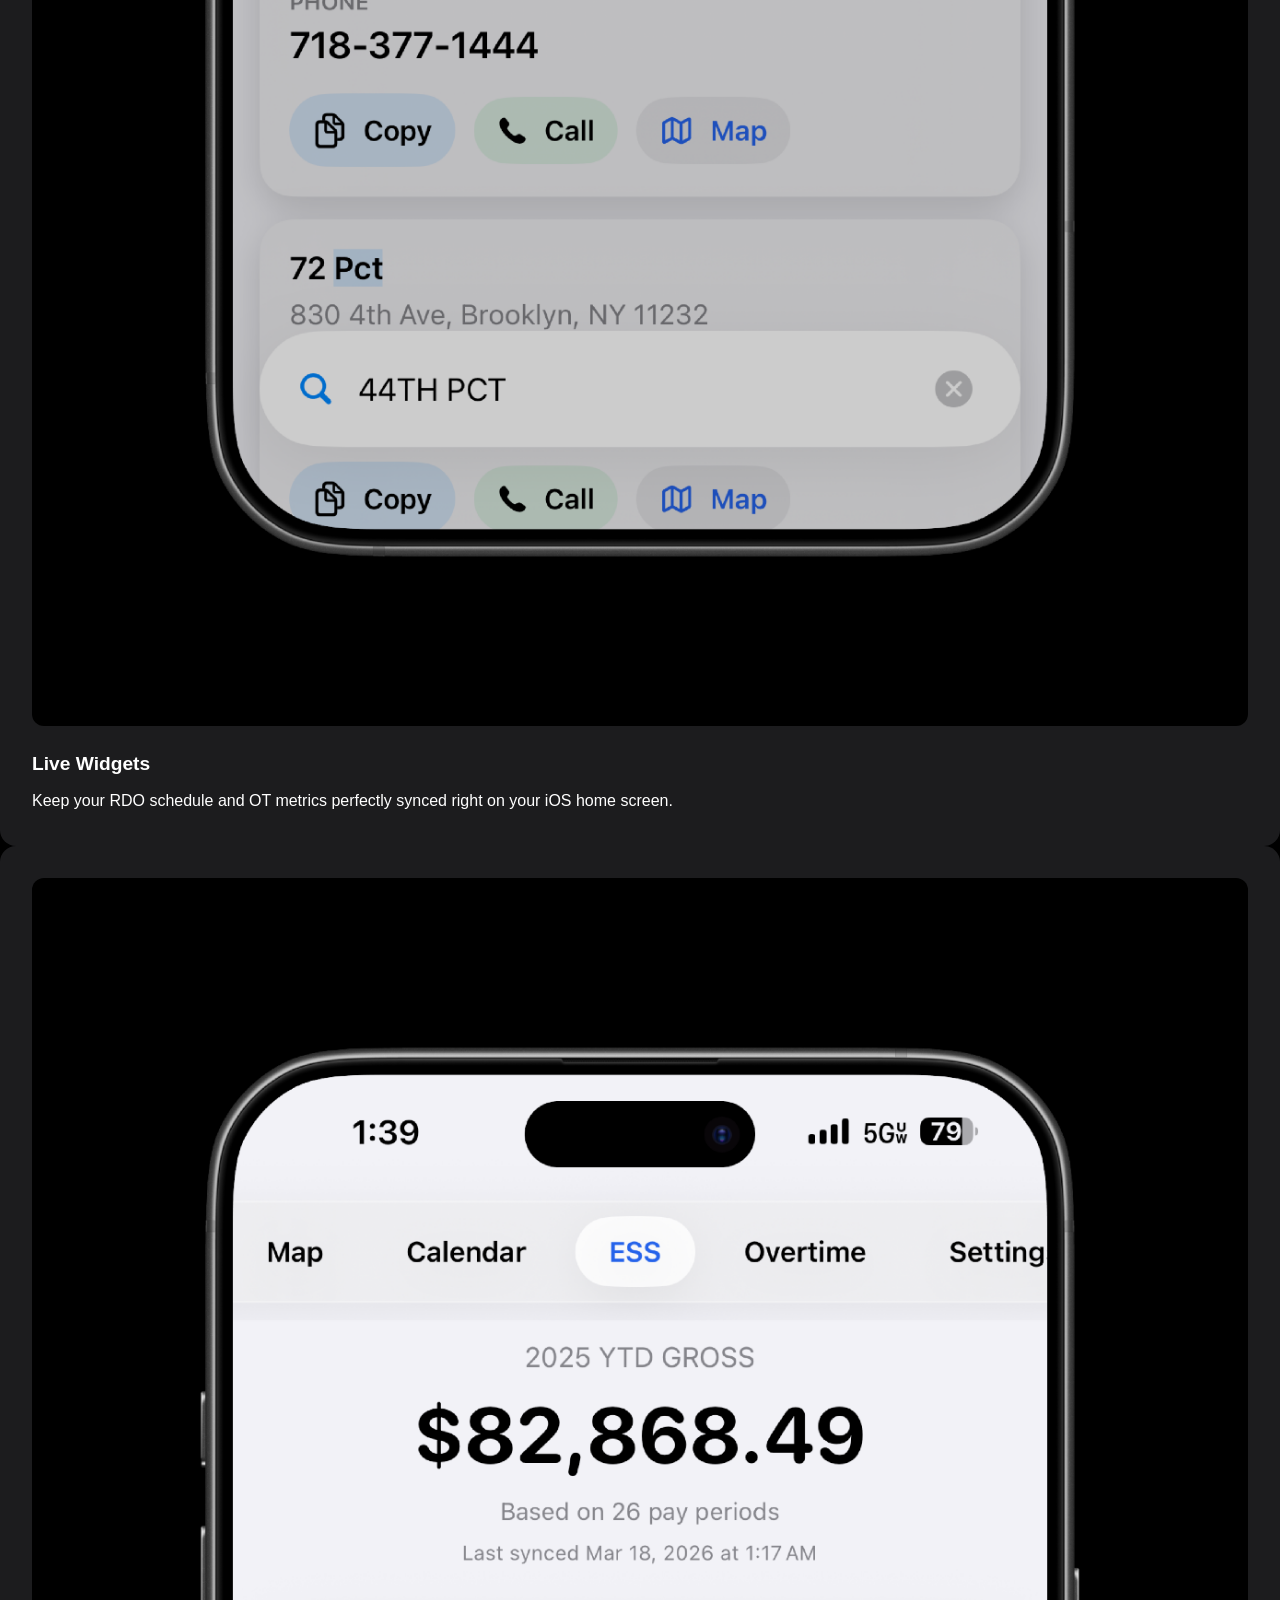
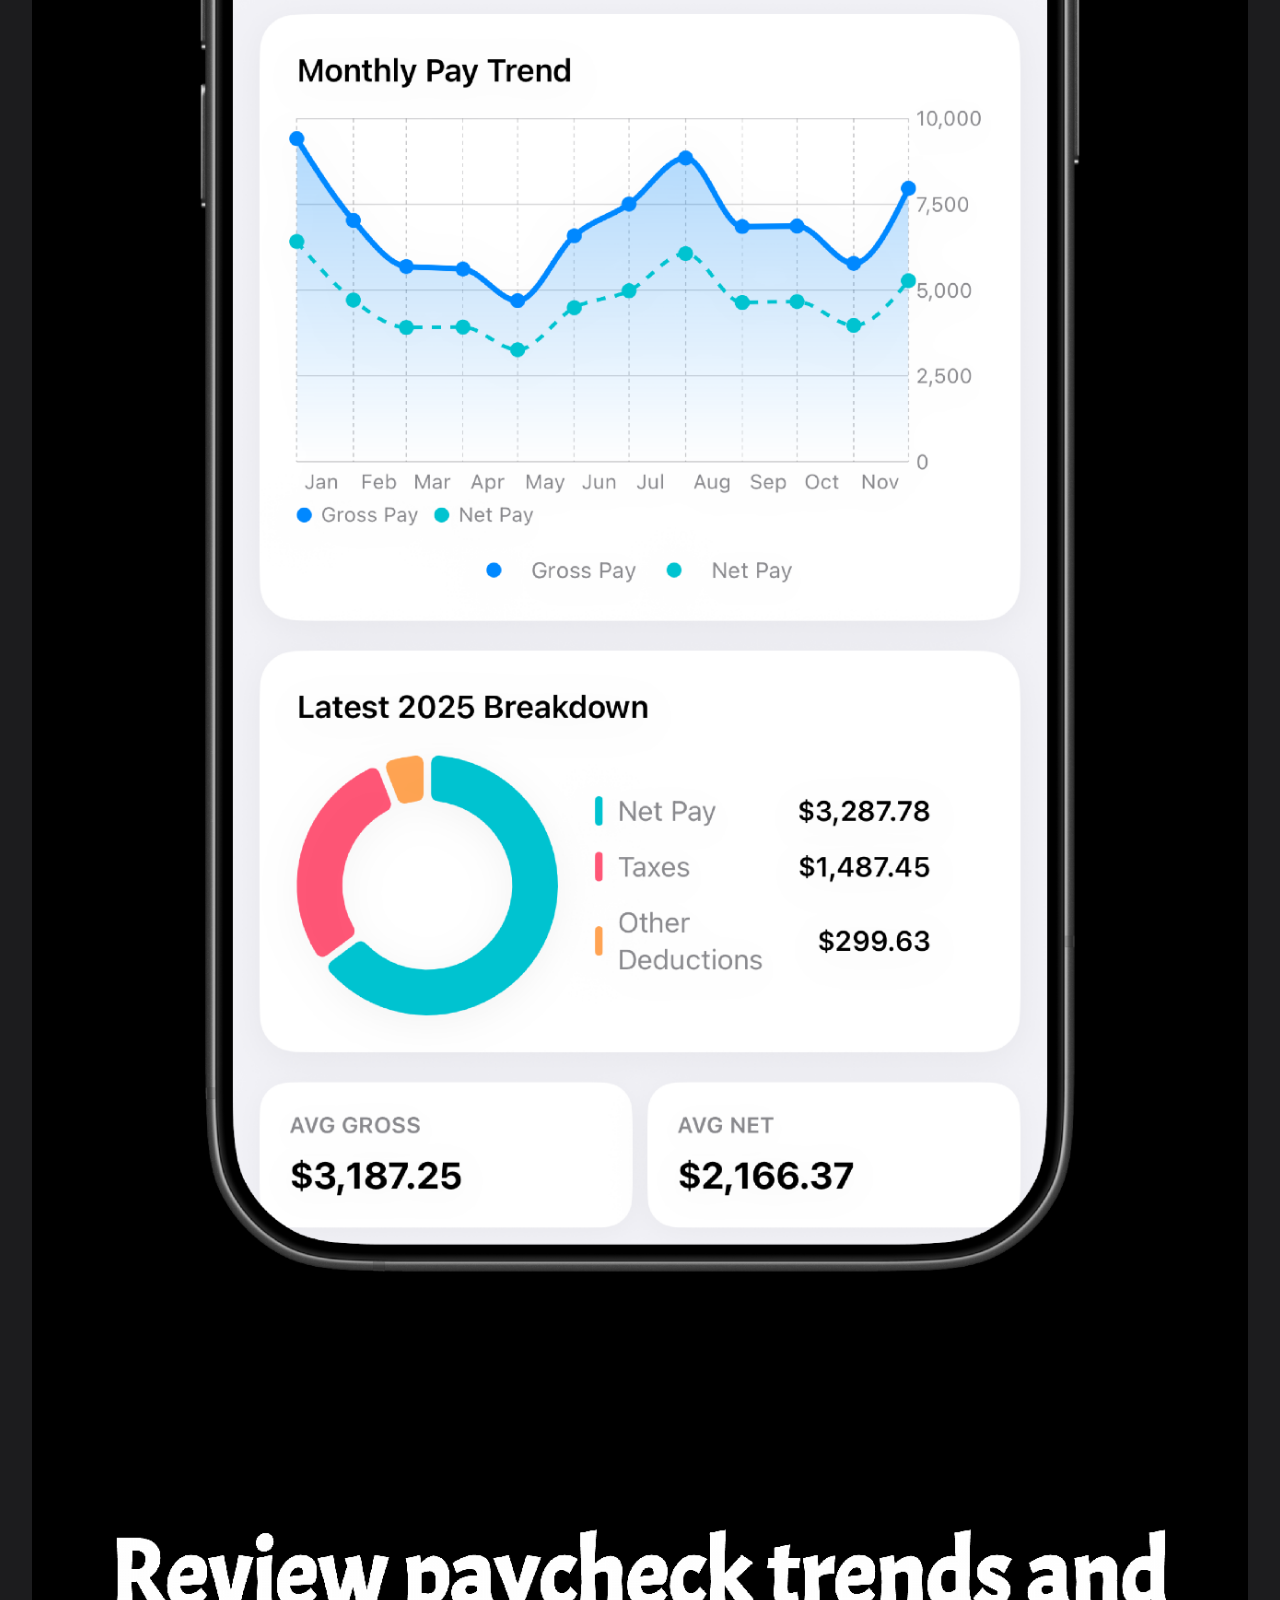
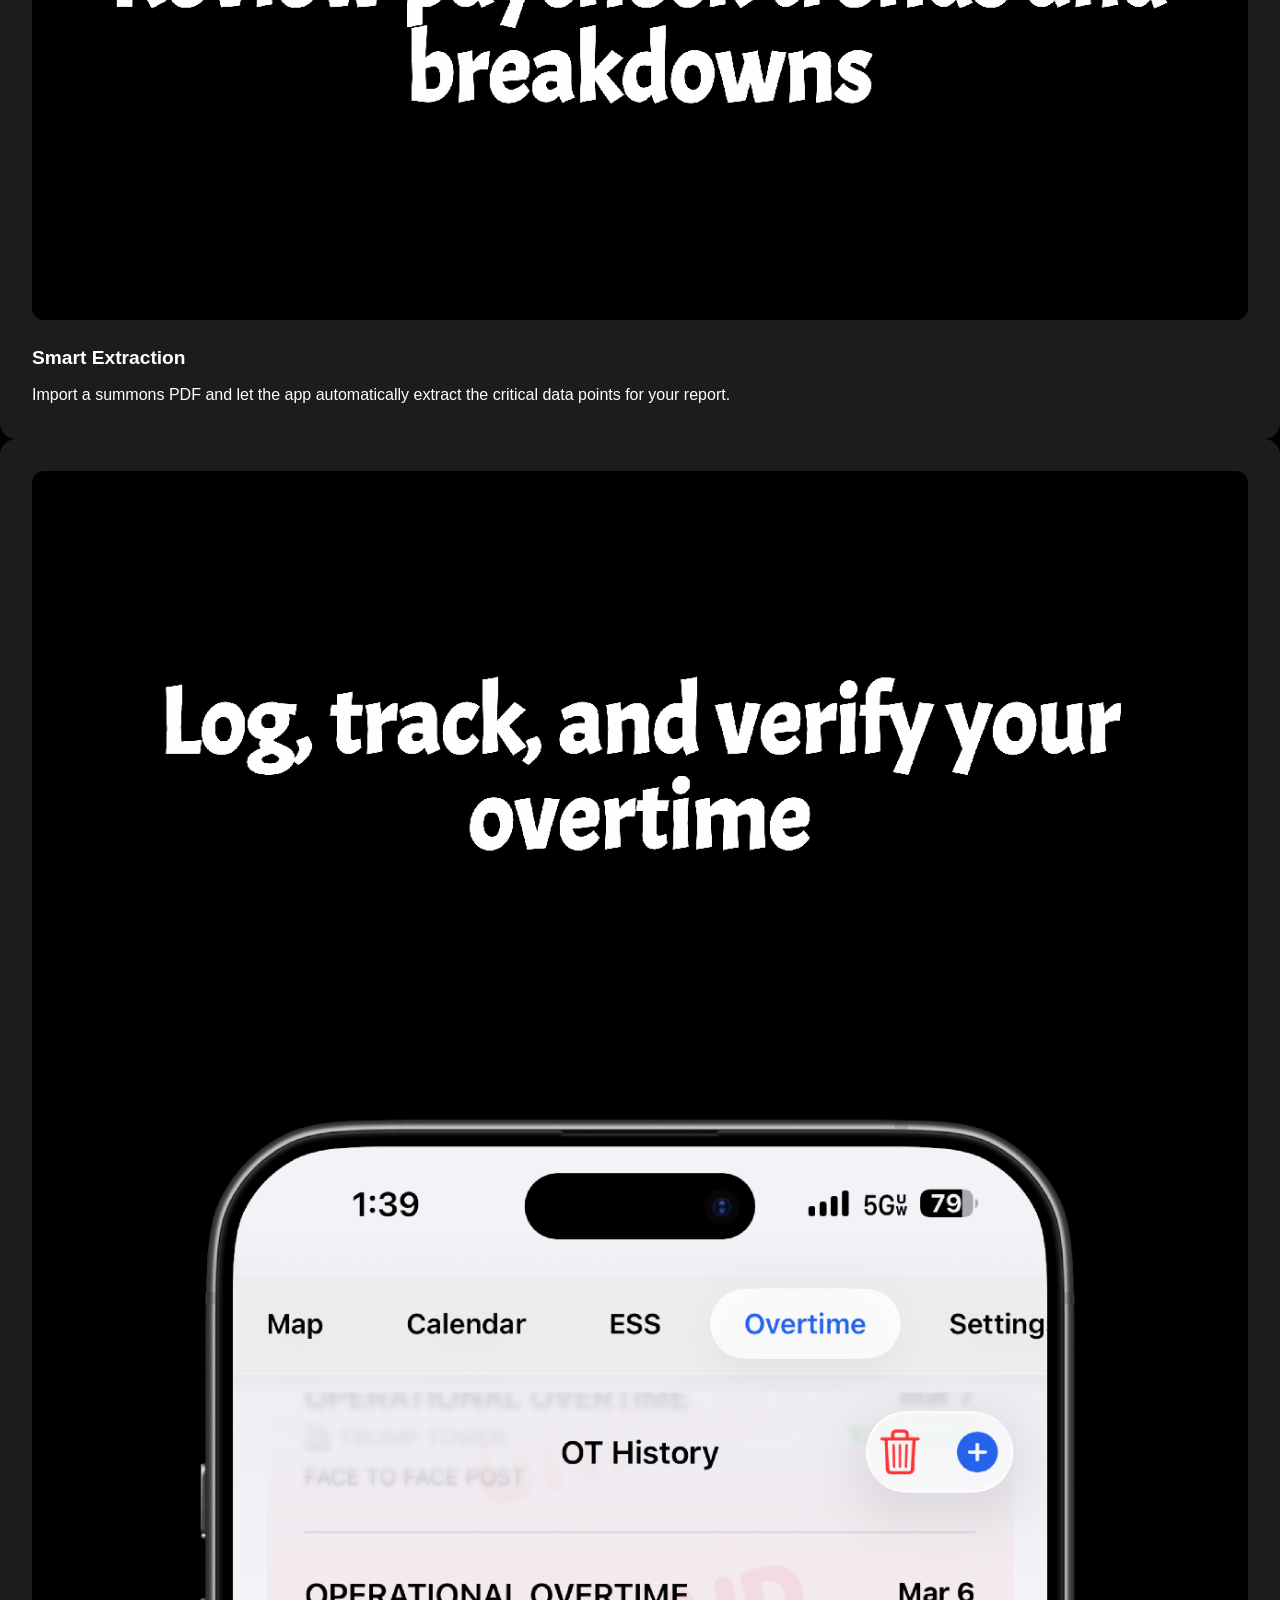
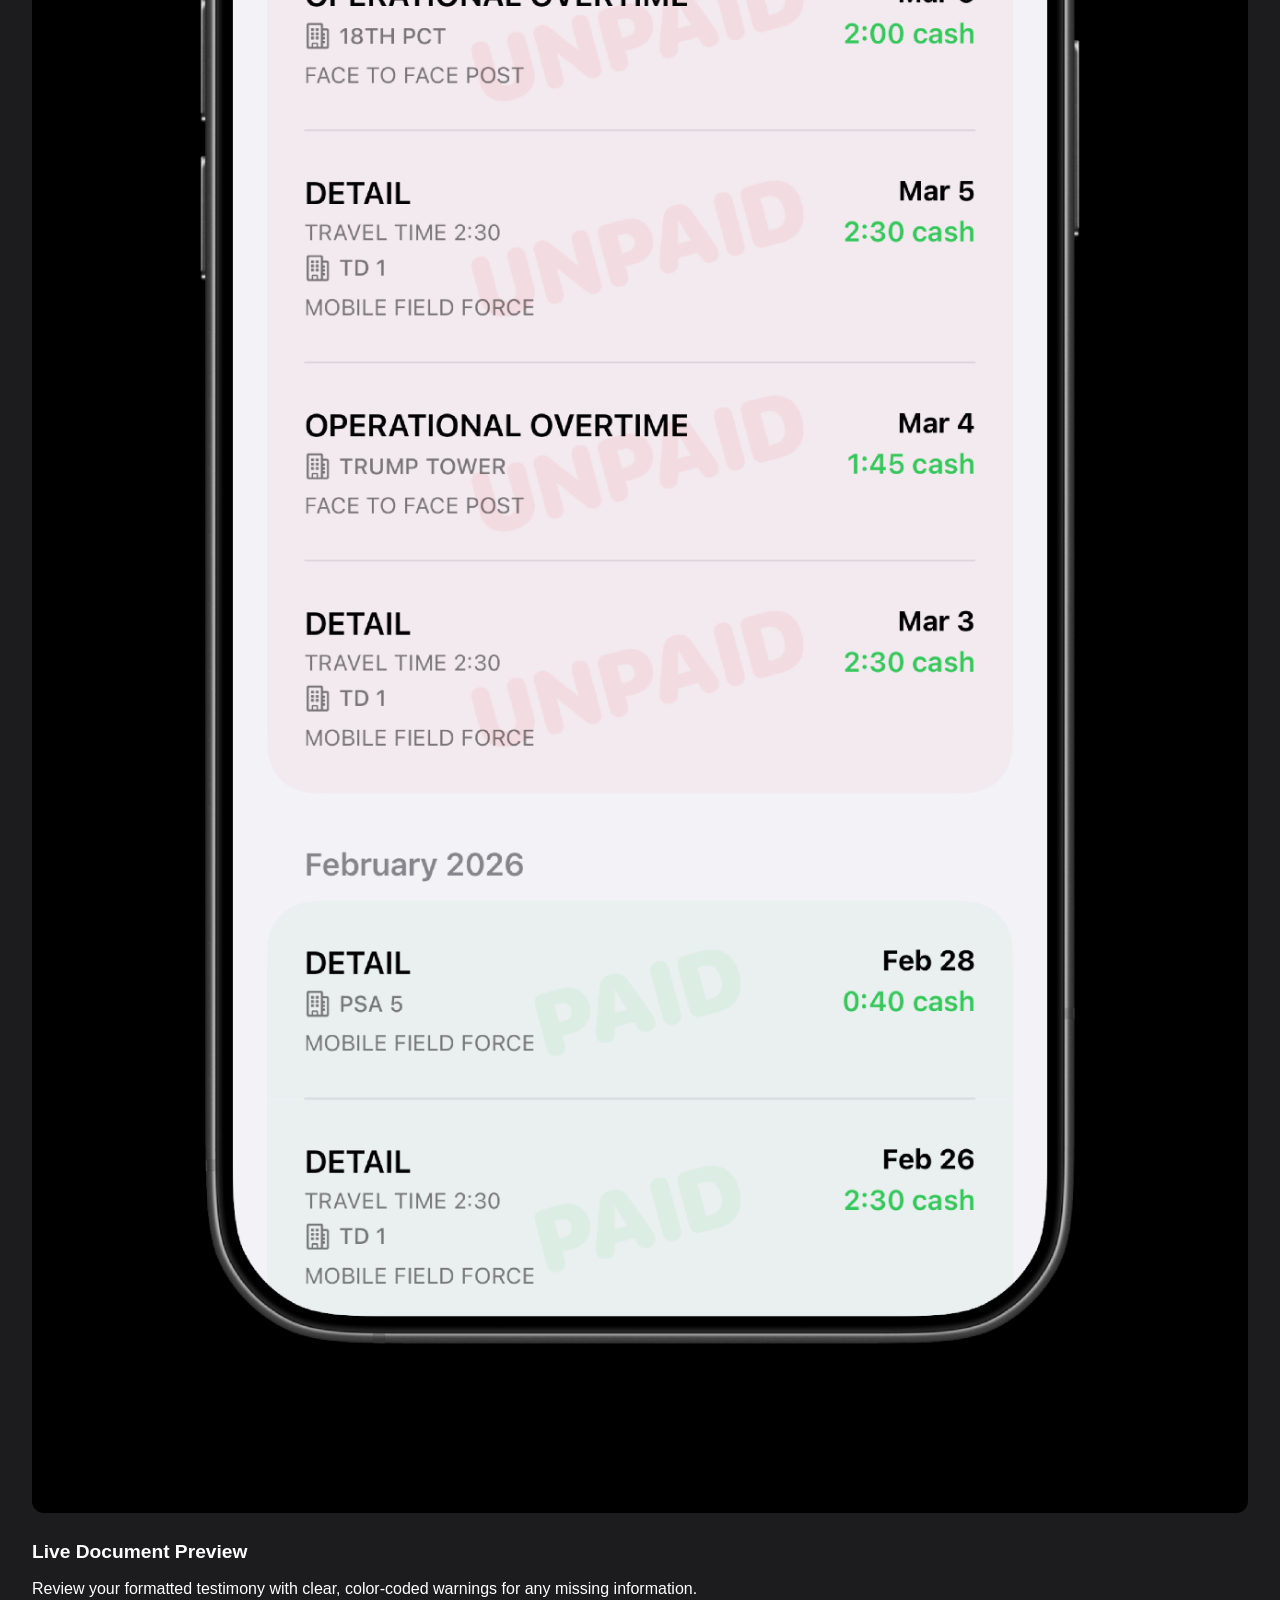
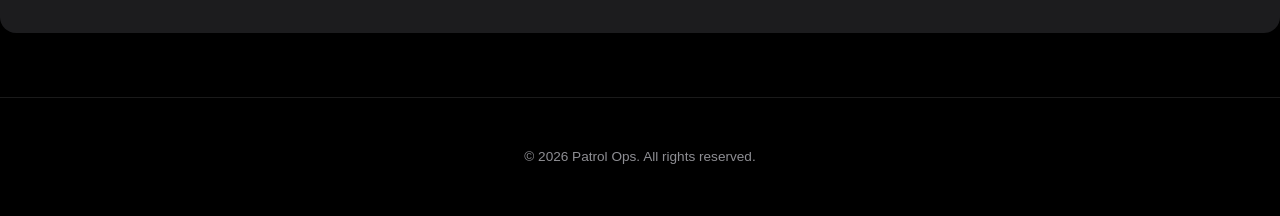
==== commit 6b7ee267: "Replace JPG images with PNG versions in index.html" ====
--- a/index.html
+++ b/index.html
@@ -23,7 +23,7 @@
         <a href="#" class="download-btn">Download on the App Store</a>
 
         <div class="hero-mockup-container">
-            <img src="1.jpg" alt="Patrol Ops App Interface">
+            <img src="1.PNG" alt="Patrol Ops App Interface">
         </div>
     </header>
 
@@ -33,49 +33,49 @@
         <div class="features-grid">
             
             <div class="feature-card">
-                <img src="1.jpg" alt="ESS Dashboard" style="width: 100%; border-radius: 12px; margin-bottom: 1rem;">
+                <img src="1.PNG" alt="ESS Dashboard" style="width: 100%; border-radius: 12px; margin-bottom: 1rem;">
                 <h3>Overtime Dashboard</h3>
                 <p>Track your year-to-date hours, upcoming RDOs, and next paycheck estimate instantly with a beautifully designed native UI.</p>
             </div>
 
             <div class="feature-card">
-                <img src="2.jpg" alt="Overtime Builder" style="width: 100%; border-radius: 12px; margin-bottom: 1rem;">
+                <img src="2.PNG" alt="Overtime Builder" style="width: 100%; border-radius: 12px; margin-bottom: 1rem;">
                 <h3>Seamless OT Entry</h3>
                 <p>Log your arrest and patrol overtime with a frictionless, native form that automatically calculates your hours.</p>
             </div>
 
             <div class="feature-card">
-                <img src="3.jpg" alt="iOS Widgets" style="width: 100%; border-radius: 12px; margin-bottom: 1rem;">
+                <img src="3.PNG" alt="iOS Widgets" style="width: 100%; border-radius: 12px; margin-bottom: 1rem;">
                 <h3>Live Widgets</h3>
                 <p>Keep your RDO schedule and OT metrics perfectly synced right on your iOS home screen.</p>
             </div>
 
             <div class="feature-card">
-                <img src="4.jpg" alt="Testimony Builder" style="width: 100%; border-radius: 12px; margin-bottom: 1rem;">
+                <img src="4.PNG" alt="Testimony Builder" style="width: 100%; border-radius: 12px; margin-bottom: 1rem;">
                 <h3>Smart Extraction</h3>
                 <p>Build testimonies rapidly. Import a summons PDF and let the app automatically extract the critical data points.</p>
             </div>
 
             <div class="feature-card">
-                <img src="6.jpg" alt="Document Preview" style="width: 100%; border-radius: 12px; margin-bottom: 1rem;">
+                <img src="6.PNG" alt="Document Preview" style="width: 100%; border-radius: 12px; margin-bottom: 1rem;">
                 <h3>Live Document Preview</h3>
                 <p>Review your formatted legal testimony with clear, color-coded warnings for any missing or unconfirmed information.</p>
             </div>
 
             <div class="feature-card">
-                <img src="7.jpg" alt="Activity Log Entry" style="width: 100%; border-radius: 12px; margin-bottom: 1rem;">
+                <img src="7.PNG" alt="Activity Log Entry" style="width: 100%; border-radius: 12px; margin-bottom: 1rem;">
                 <h3>Digital Activity Log</h3>
                 <p>Draft your memo book entries efficiently with smart categories, precise timestamps, and quick-add notes.</p>
             </div>
 
             <div class="feature-card">
-                <img src="8.jpg" alt="Pending Logs" style="width: 100%; border-radius: 12px; margin-bottom: 1rem;">
+                <img src="8.PNG" alt="Pending Logs" style="width: 100%; border-radius: 12px; margin-bottom: 1rem;">
                 <h3>Log Management</h3>
                 <p>Keep your pending activity logs organized in one clean, chronological list before exporting them to your official records.</p>
             </div>
 
             <div class="feature-card">
-                <img src="5.jpg" alt="10-Codes Reference" style="width: 100%; border-radius: 12px; margin-bottom: 1rem;">
+                <img src="5.PNG" alt="10-Codes Reference" style="width: 100%; border-radius: 12px; margin-bottom: 1rem;">
                 <h3>Pocket Reference</h3>
                 <p>Instantly access standard 10-codes, procedural guidelines, and department resources when you need them most.</p>
             </div>
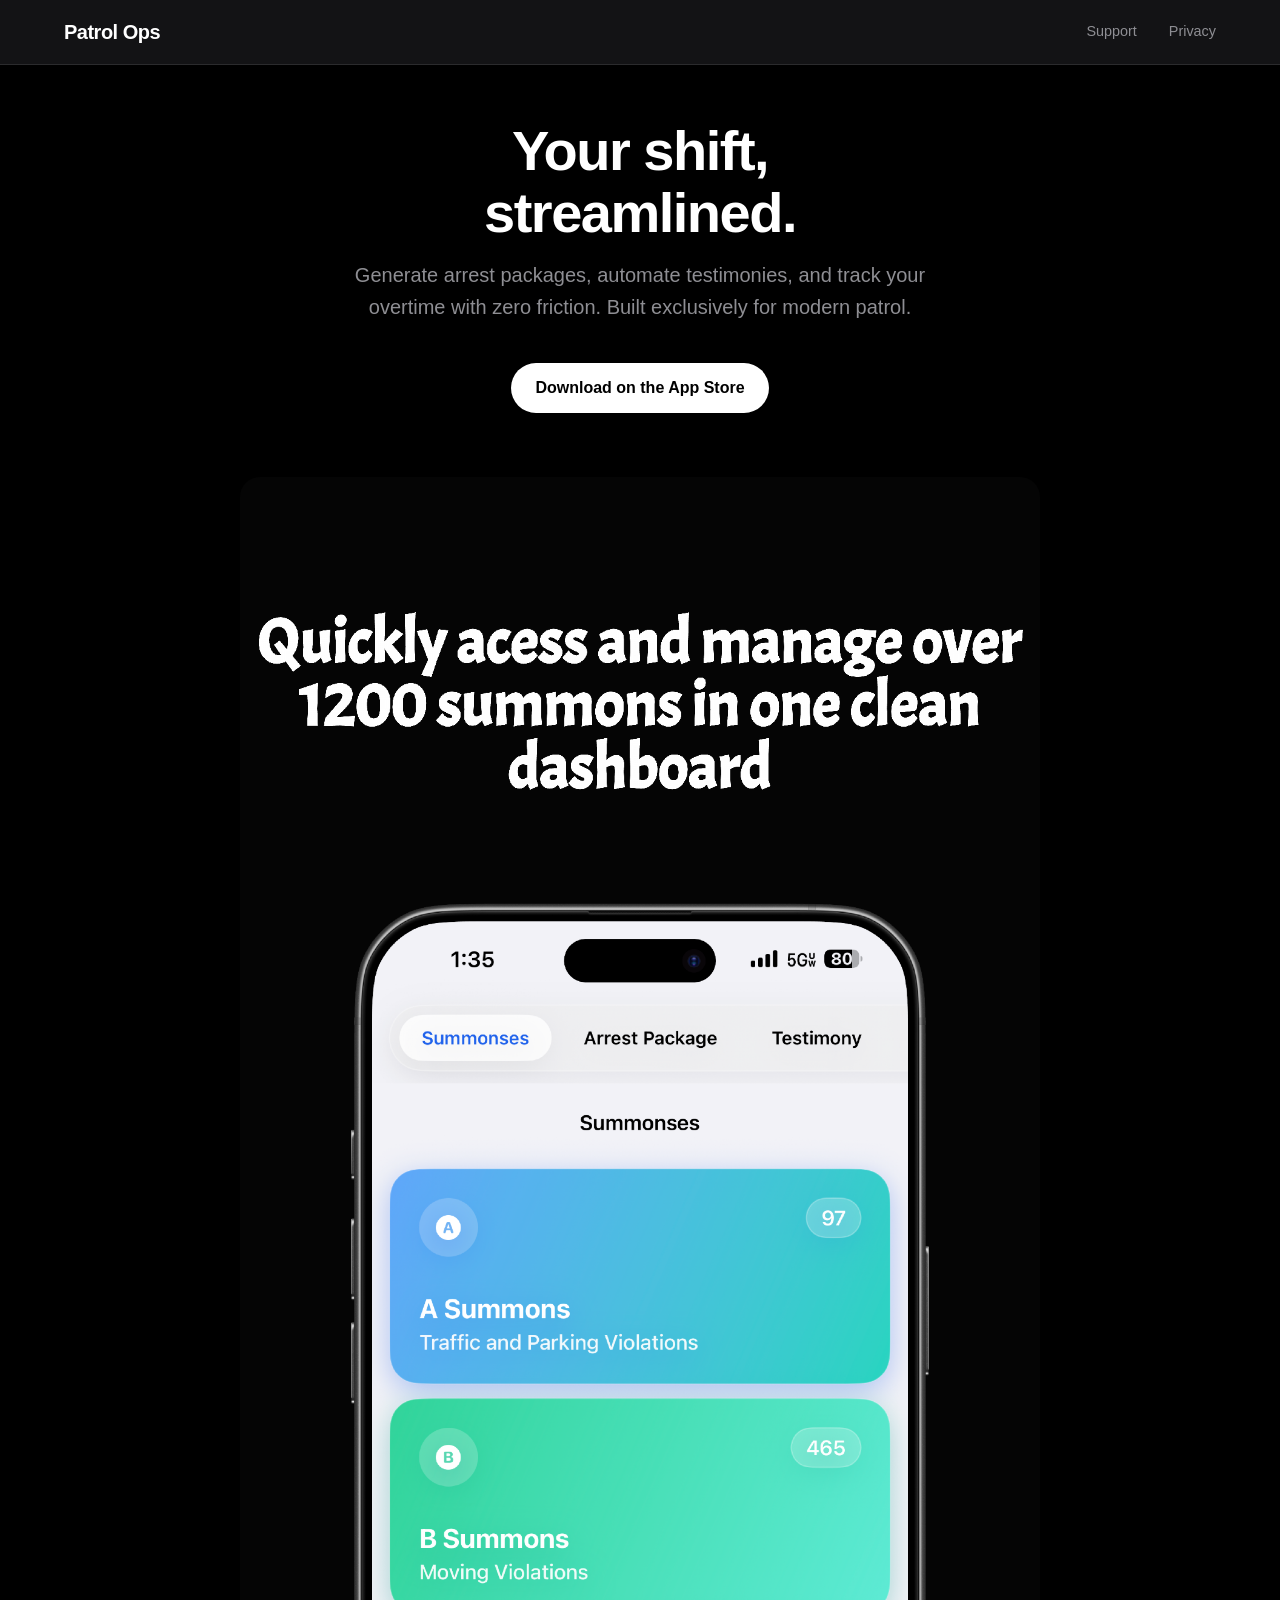
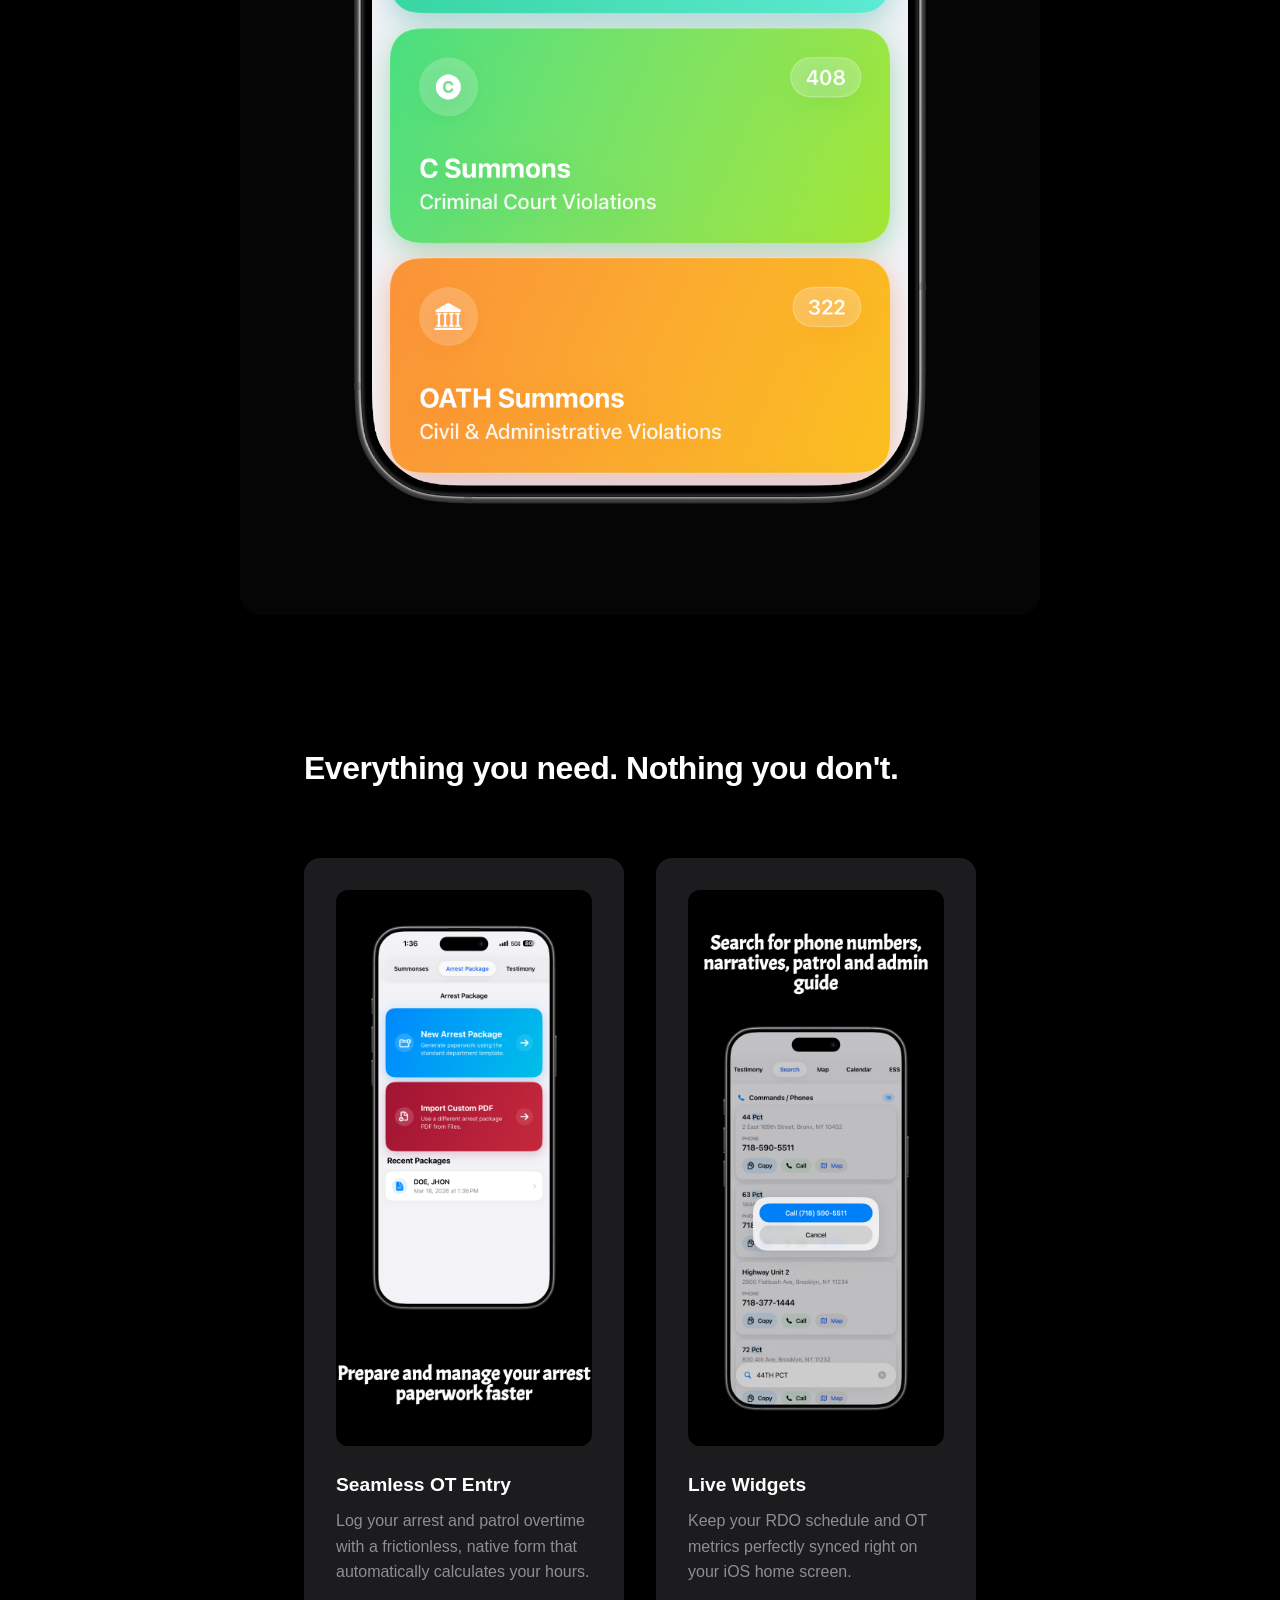
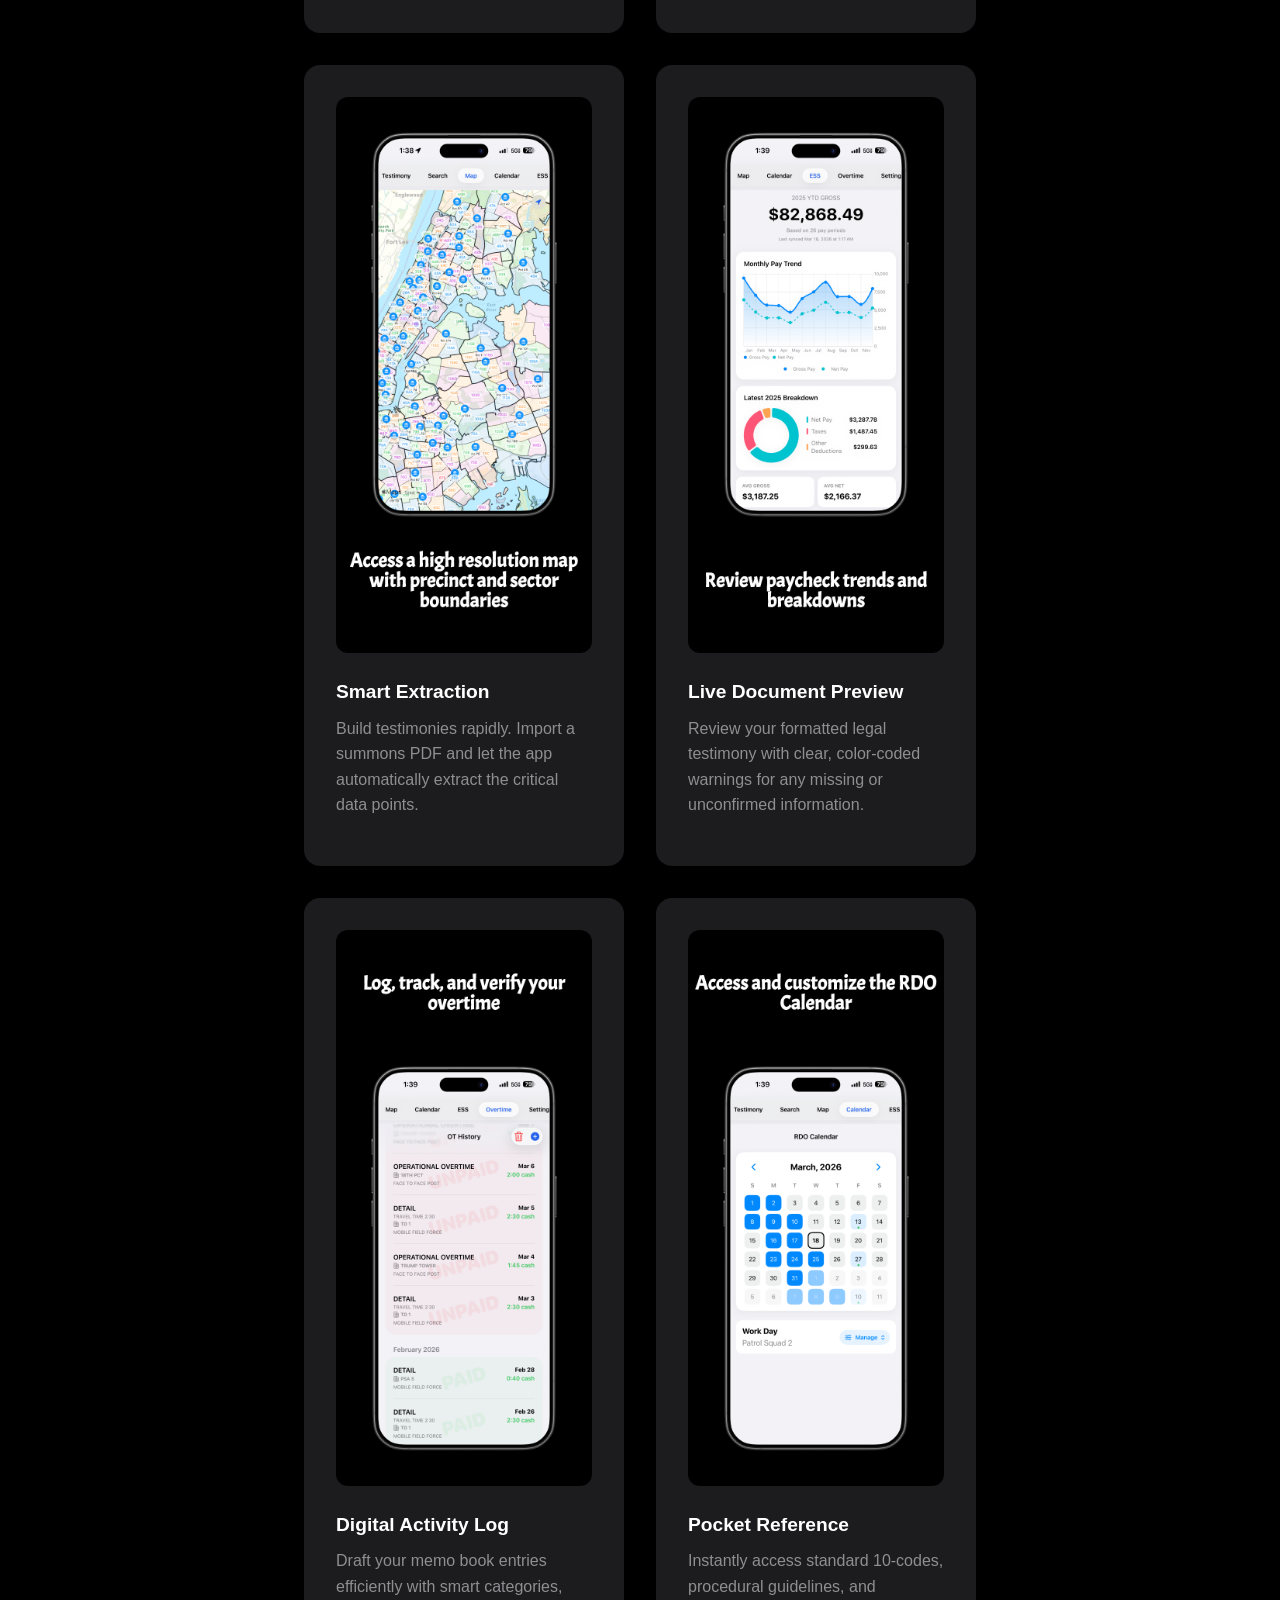
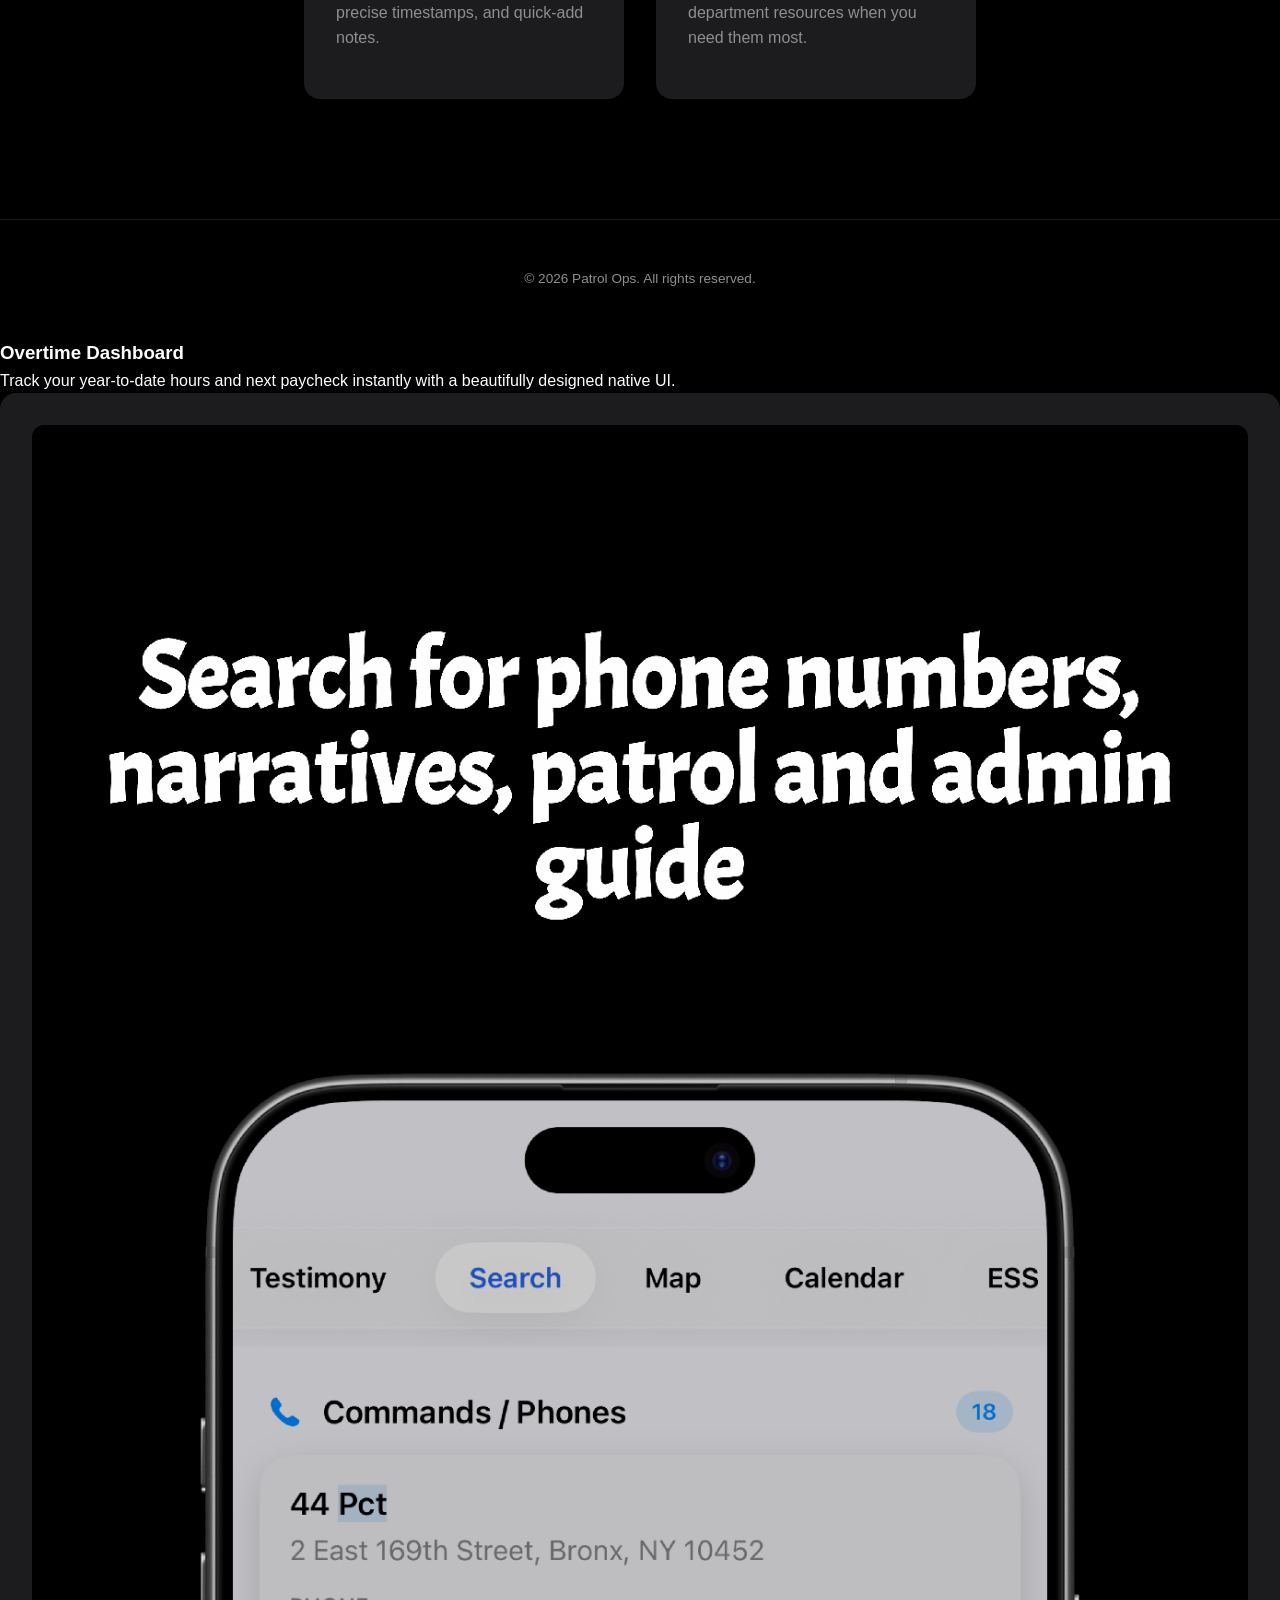
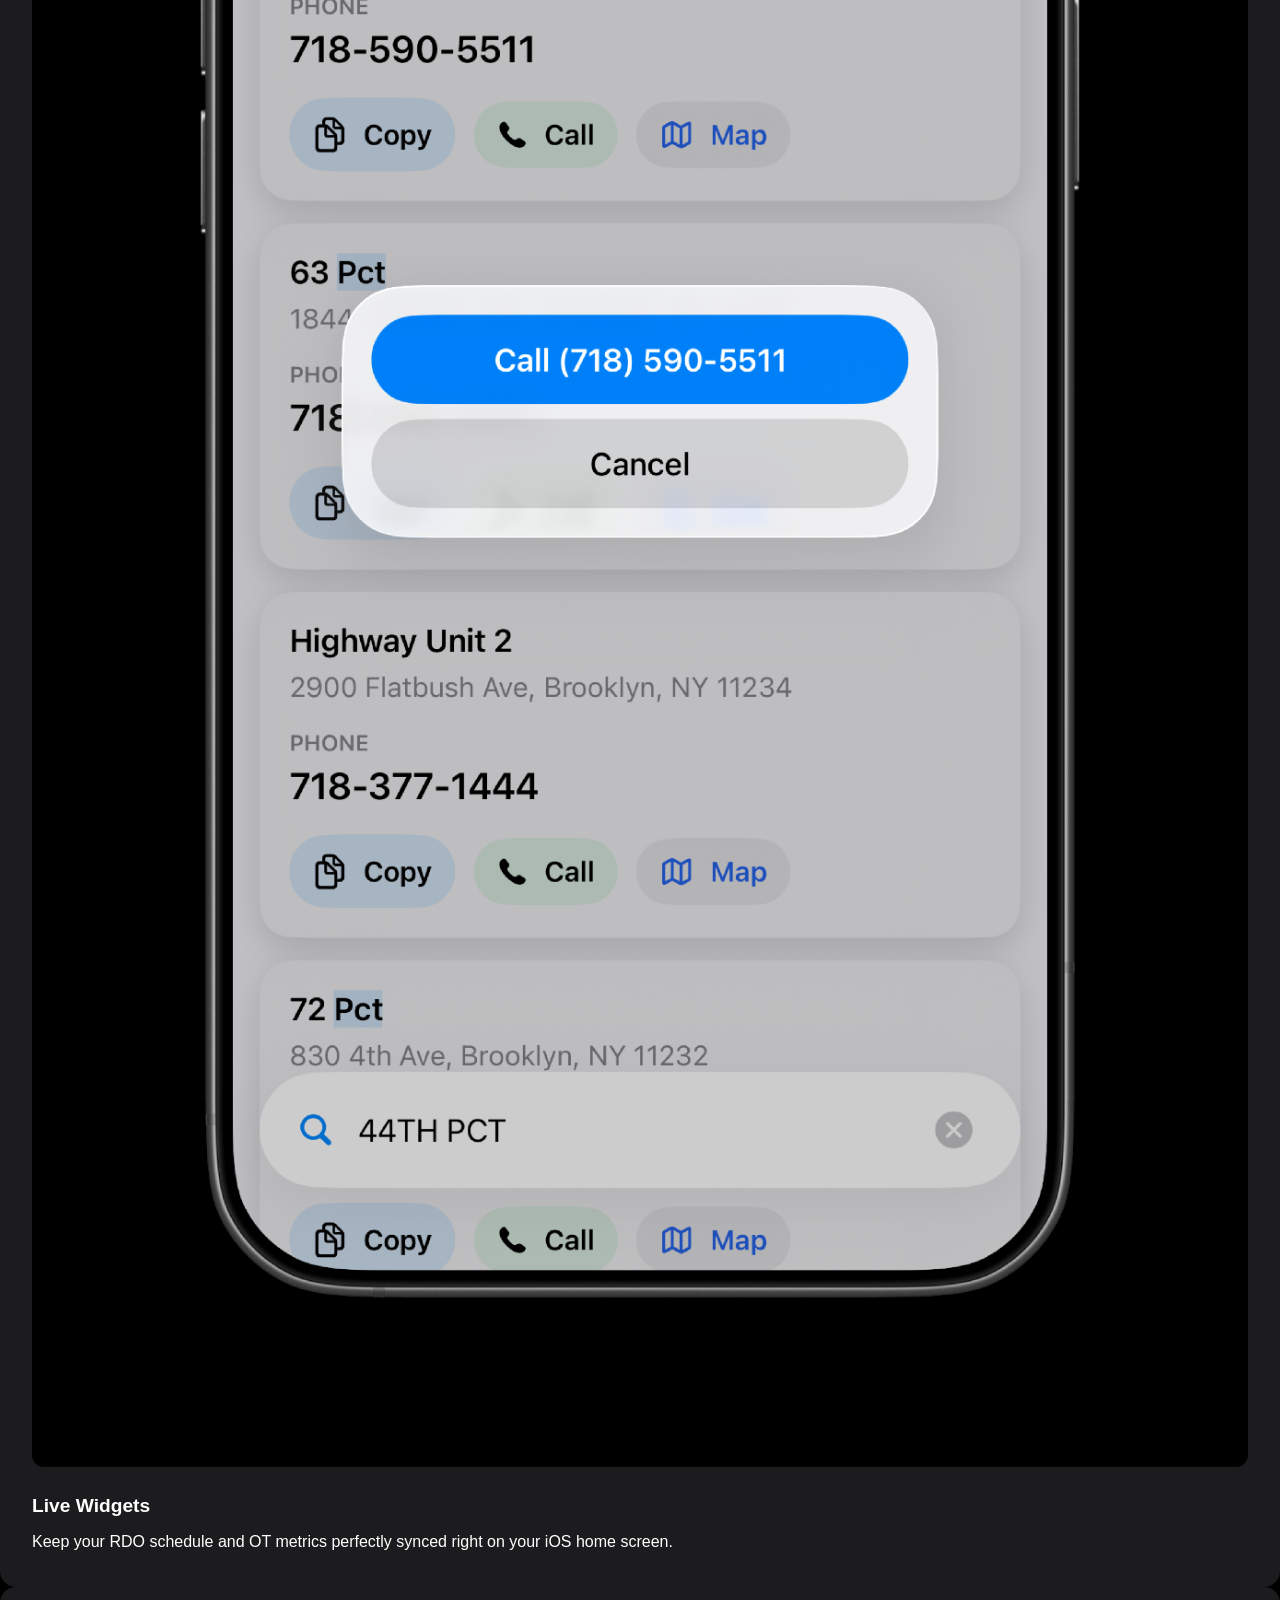
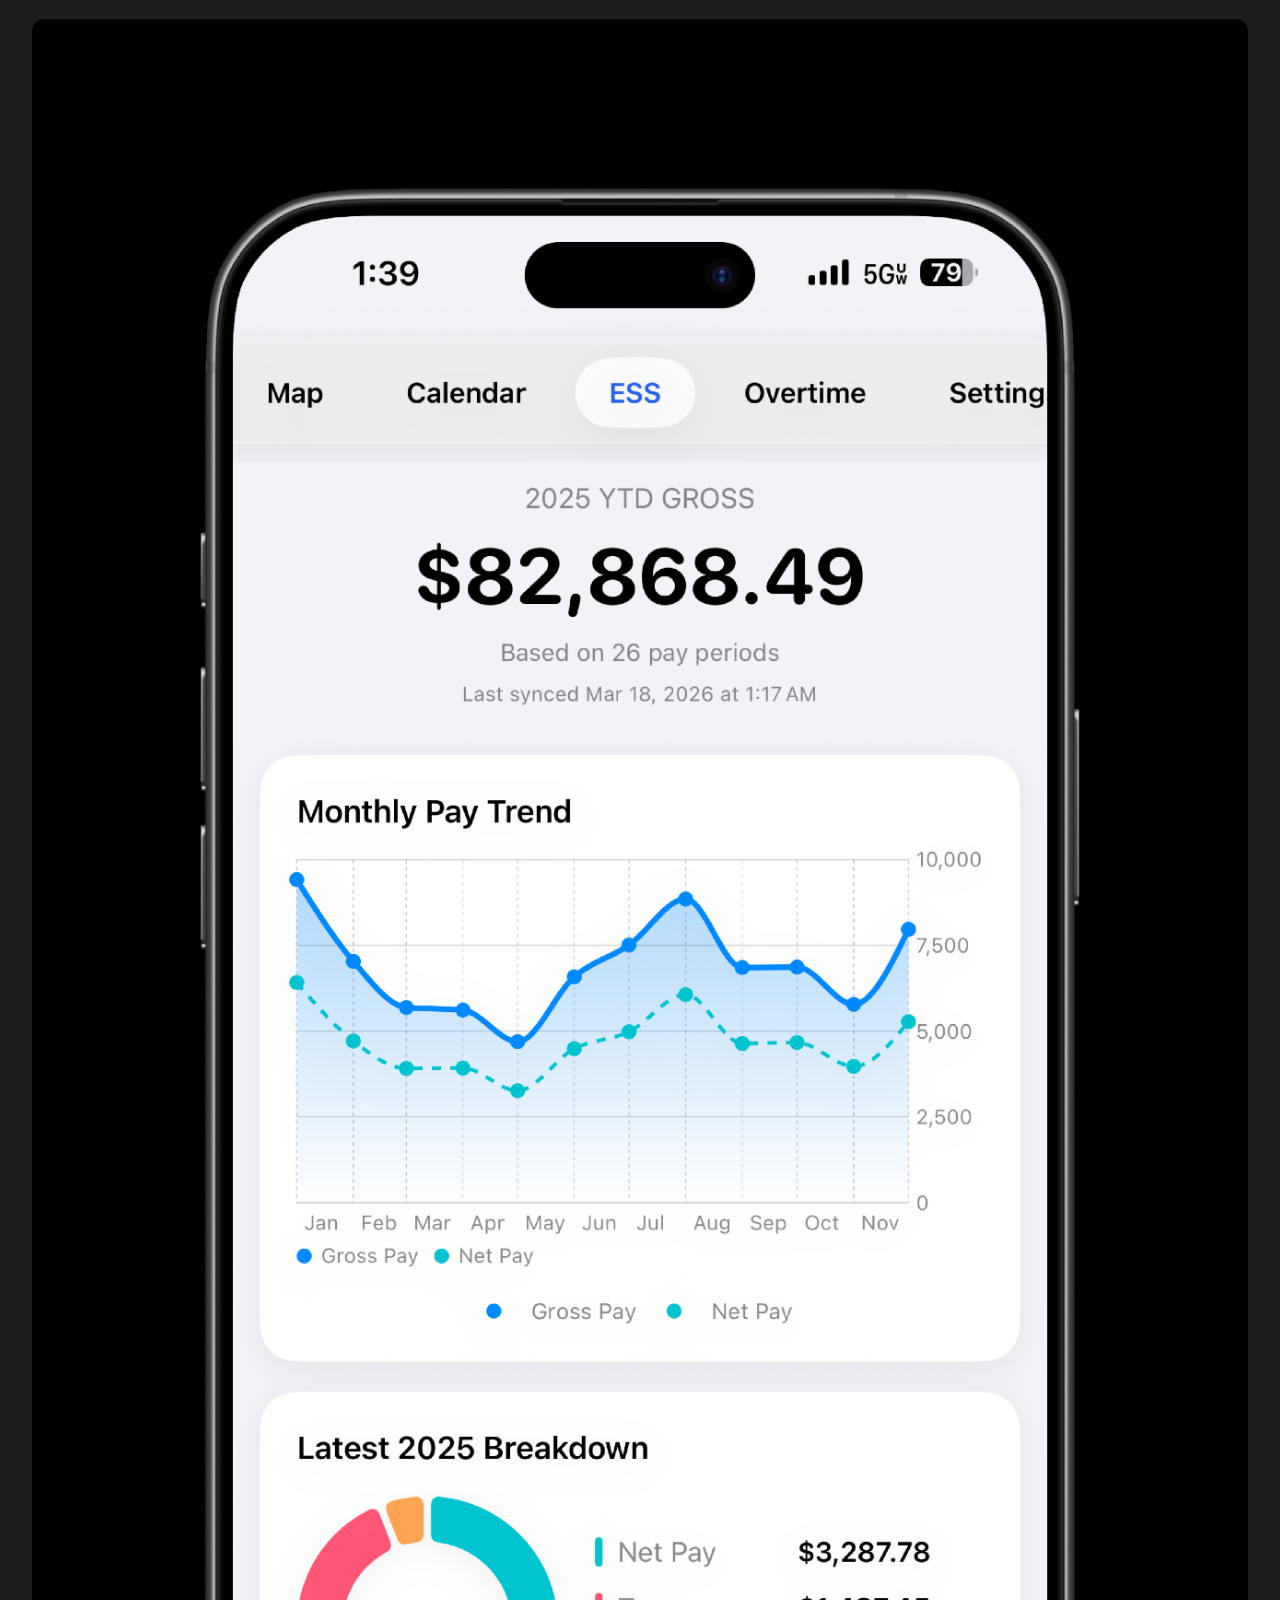
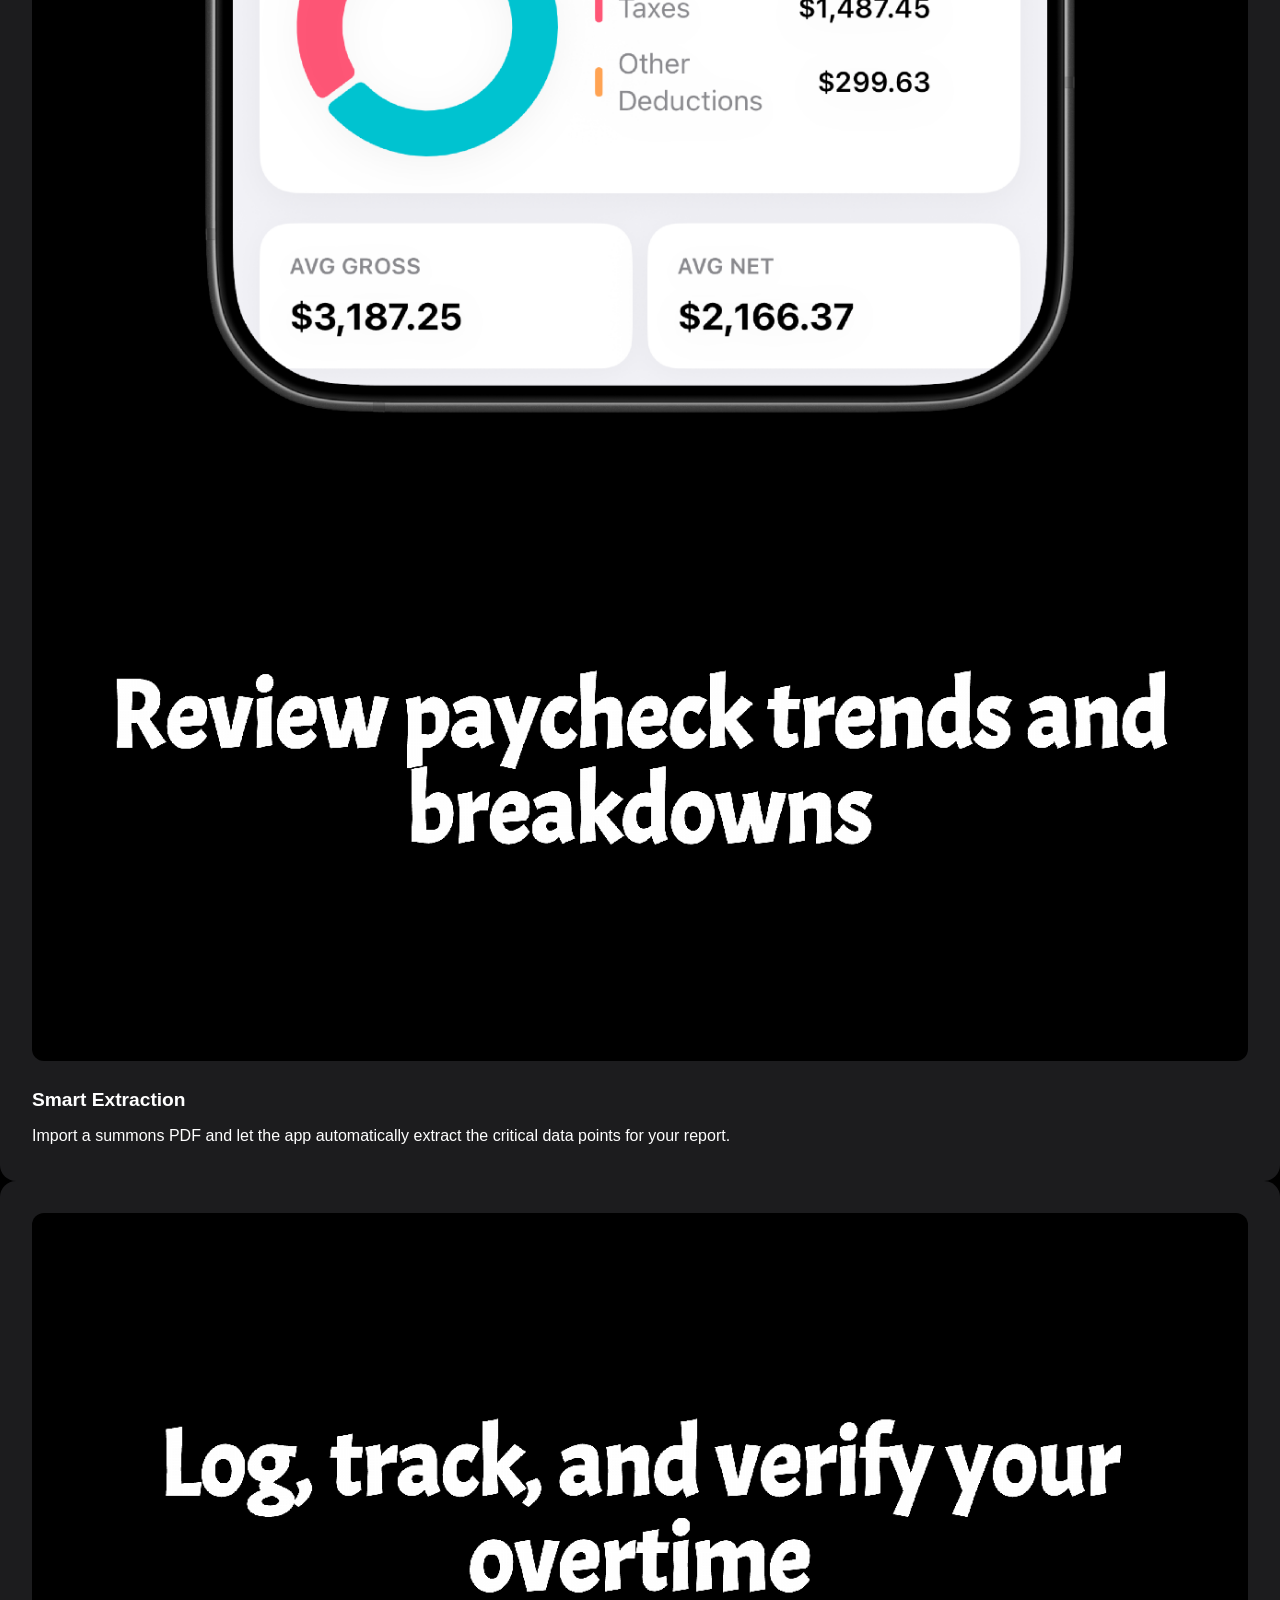
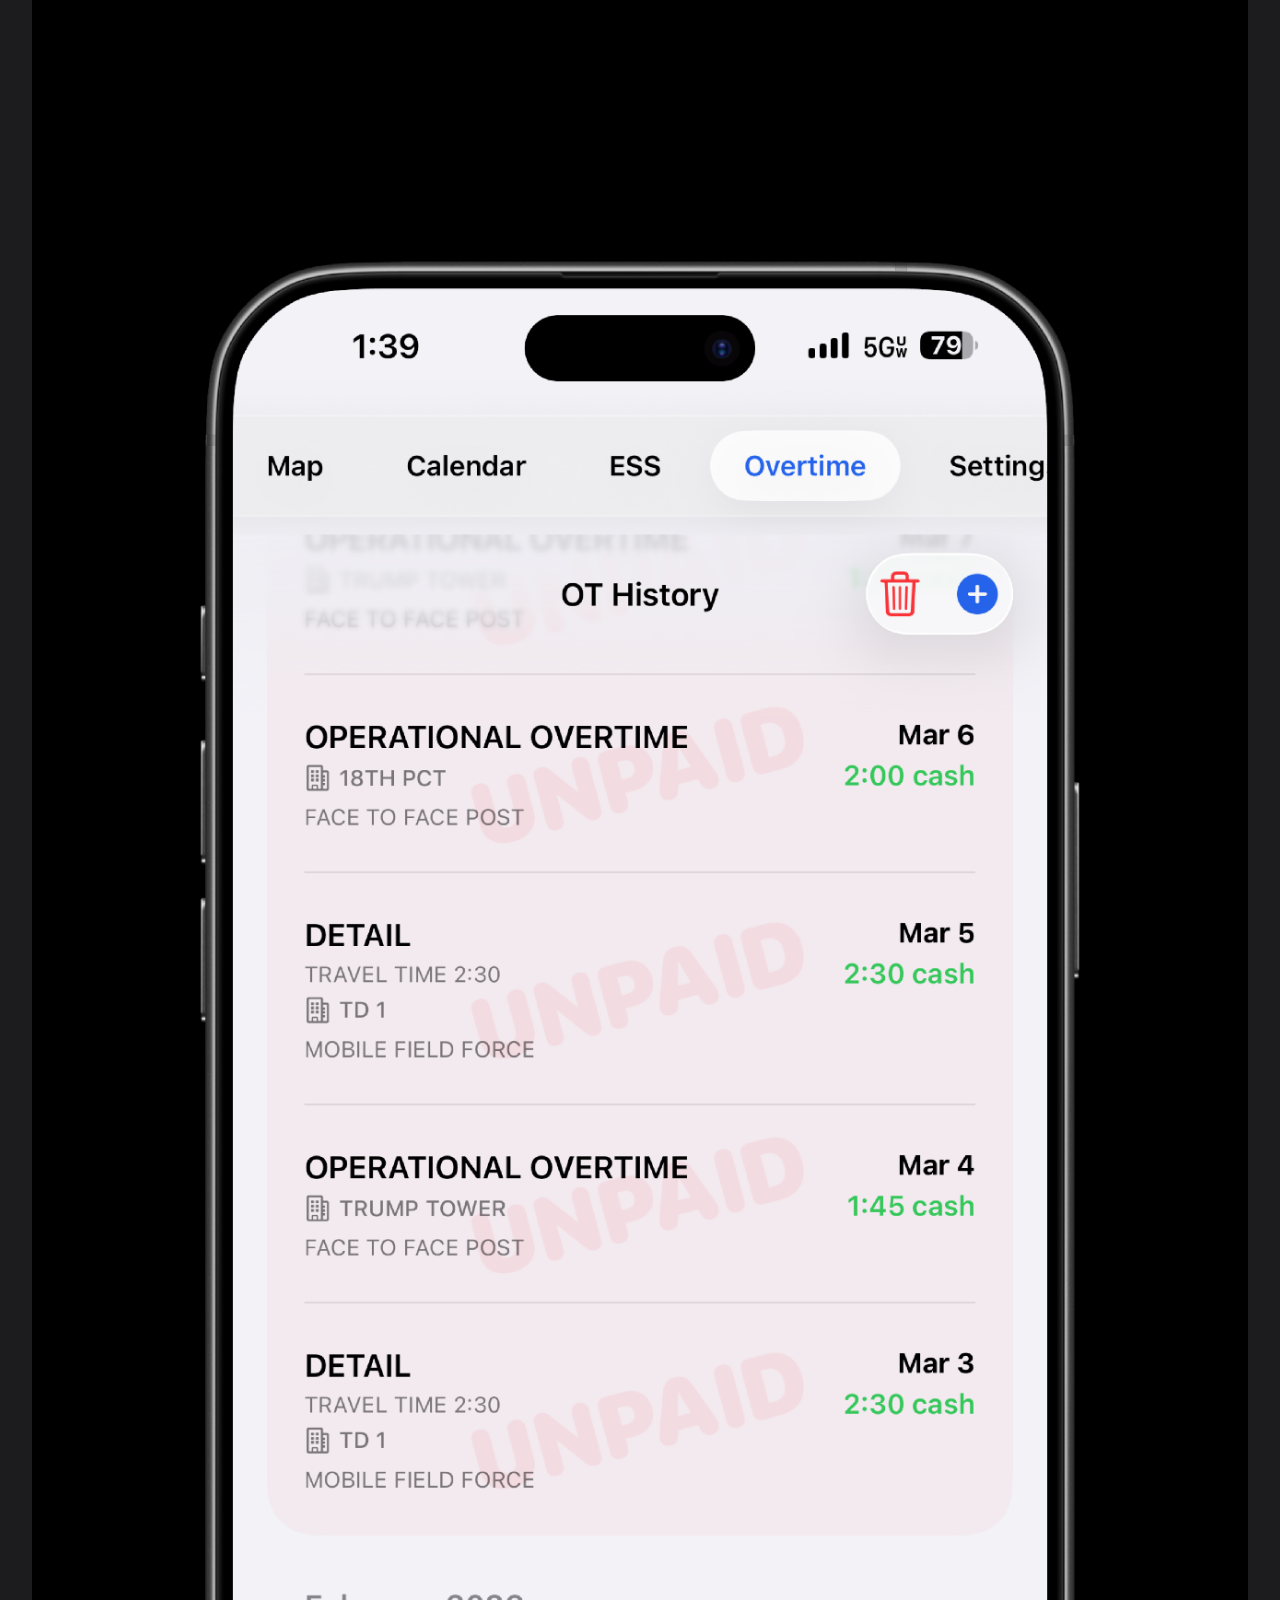
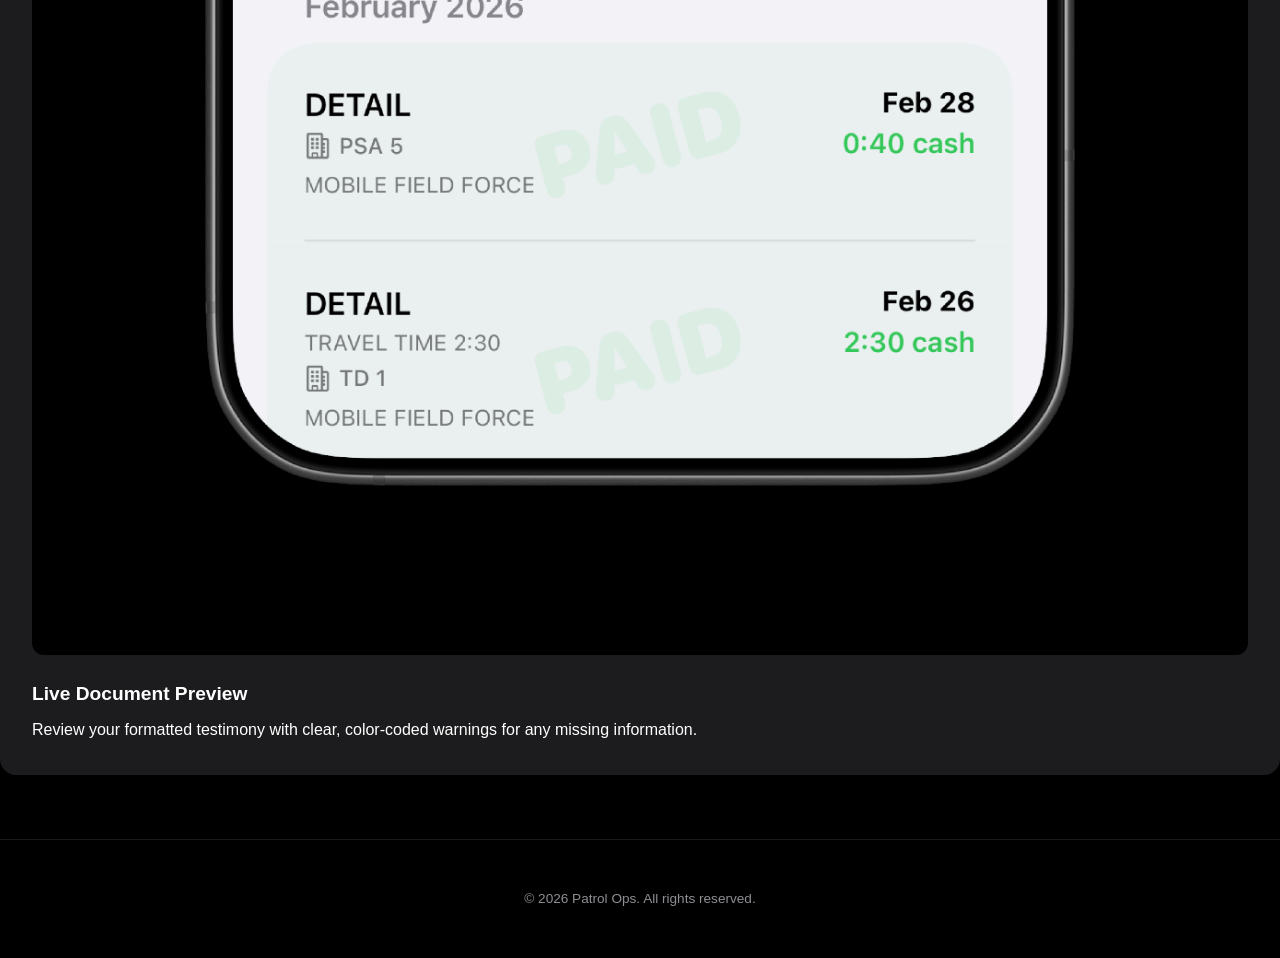
==== commit 71e4a33b: "Remove feature cards from index.html Removed several feature cards from the main section." ====
--- a/index.html
+++ b/index.html
@@ -31,12 +31,6 @@
         <h2>Everything you need. Nothing you don't.</h2>
         
         <div class="features-grid">
-            
-            <div class="feature-card">
-                <img src="1.PNG" alt="ESS Dashboard" style="width: 100%; border-radius: 12px; margin-bottom: 1rem;">
-                <h3>Overtime Dashboard</h3>
-                <p>Track your year-to-date hours, upcoming RDOs, and next paycheck estimate instantly with a beautifully designed native UI.</p>
-            </div>
 
             <div class="feature-card">
                 <img src="2.PNG" alt="Overtime Builder" style="width: 100%; border-radius: 12px; margin-bottom: 1rem;">
@@ -66,12 +60,6 @@
                 <img src="7.PNG" alt="Activity Log Entry" style="width: 100%; border-radius: 12px; margin-bottom: 1rem;">
                 <h3>Digital Activity Log</h3>
                 <p>Draft your memo book entries efficiently with smart categories, precise timestamps, and quick-add notes.</p>
-            </div>
-
-            <div class="feature-card">
-                <img src="8.PNG" alt="Pending Logs" style="width: 100%; border-radius: 12px; margin-bottom: 1rem;">
-                <h3>Log Management</h3>
-                <p>Keep your pending activity logs organized in one clean, chronological list before exporting them to your official records.</p>
             </div>
 
             <div class="feature-card">
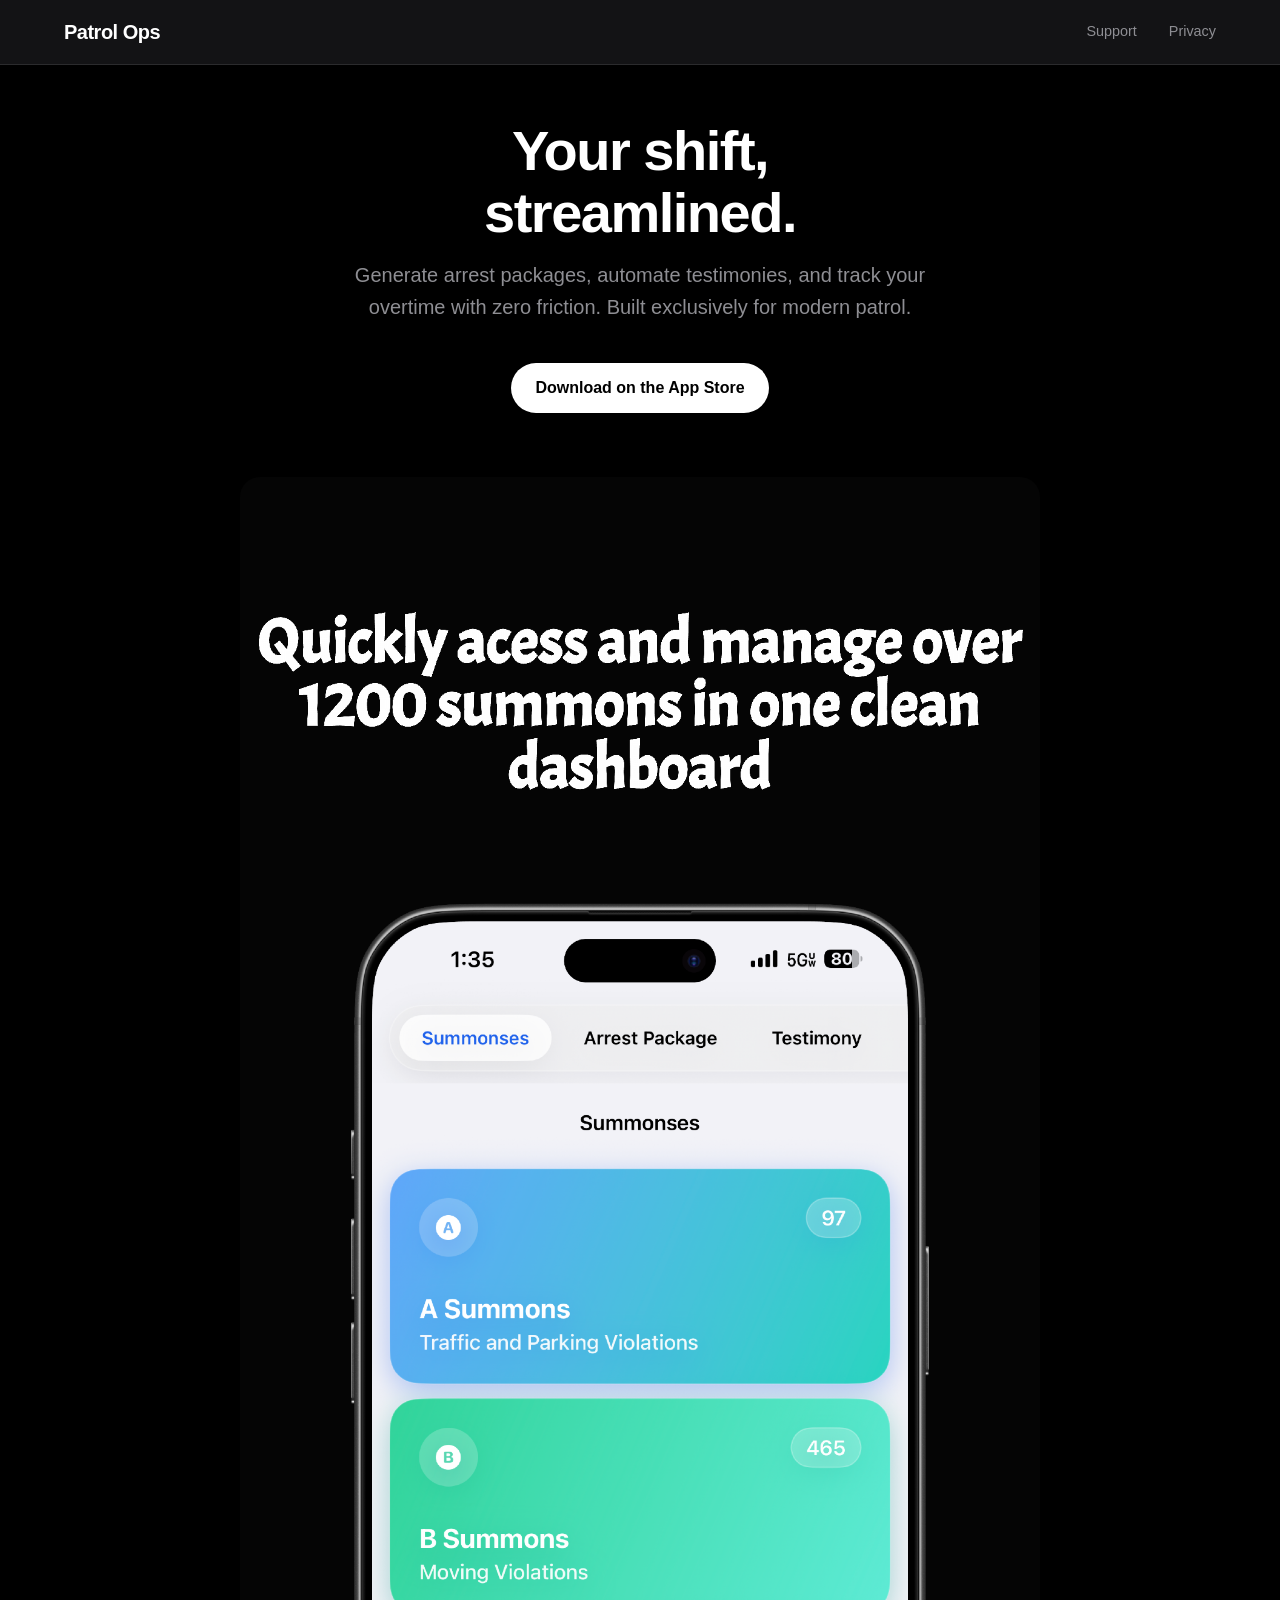
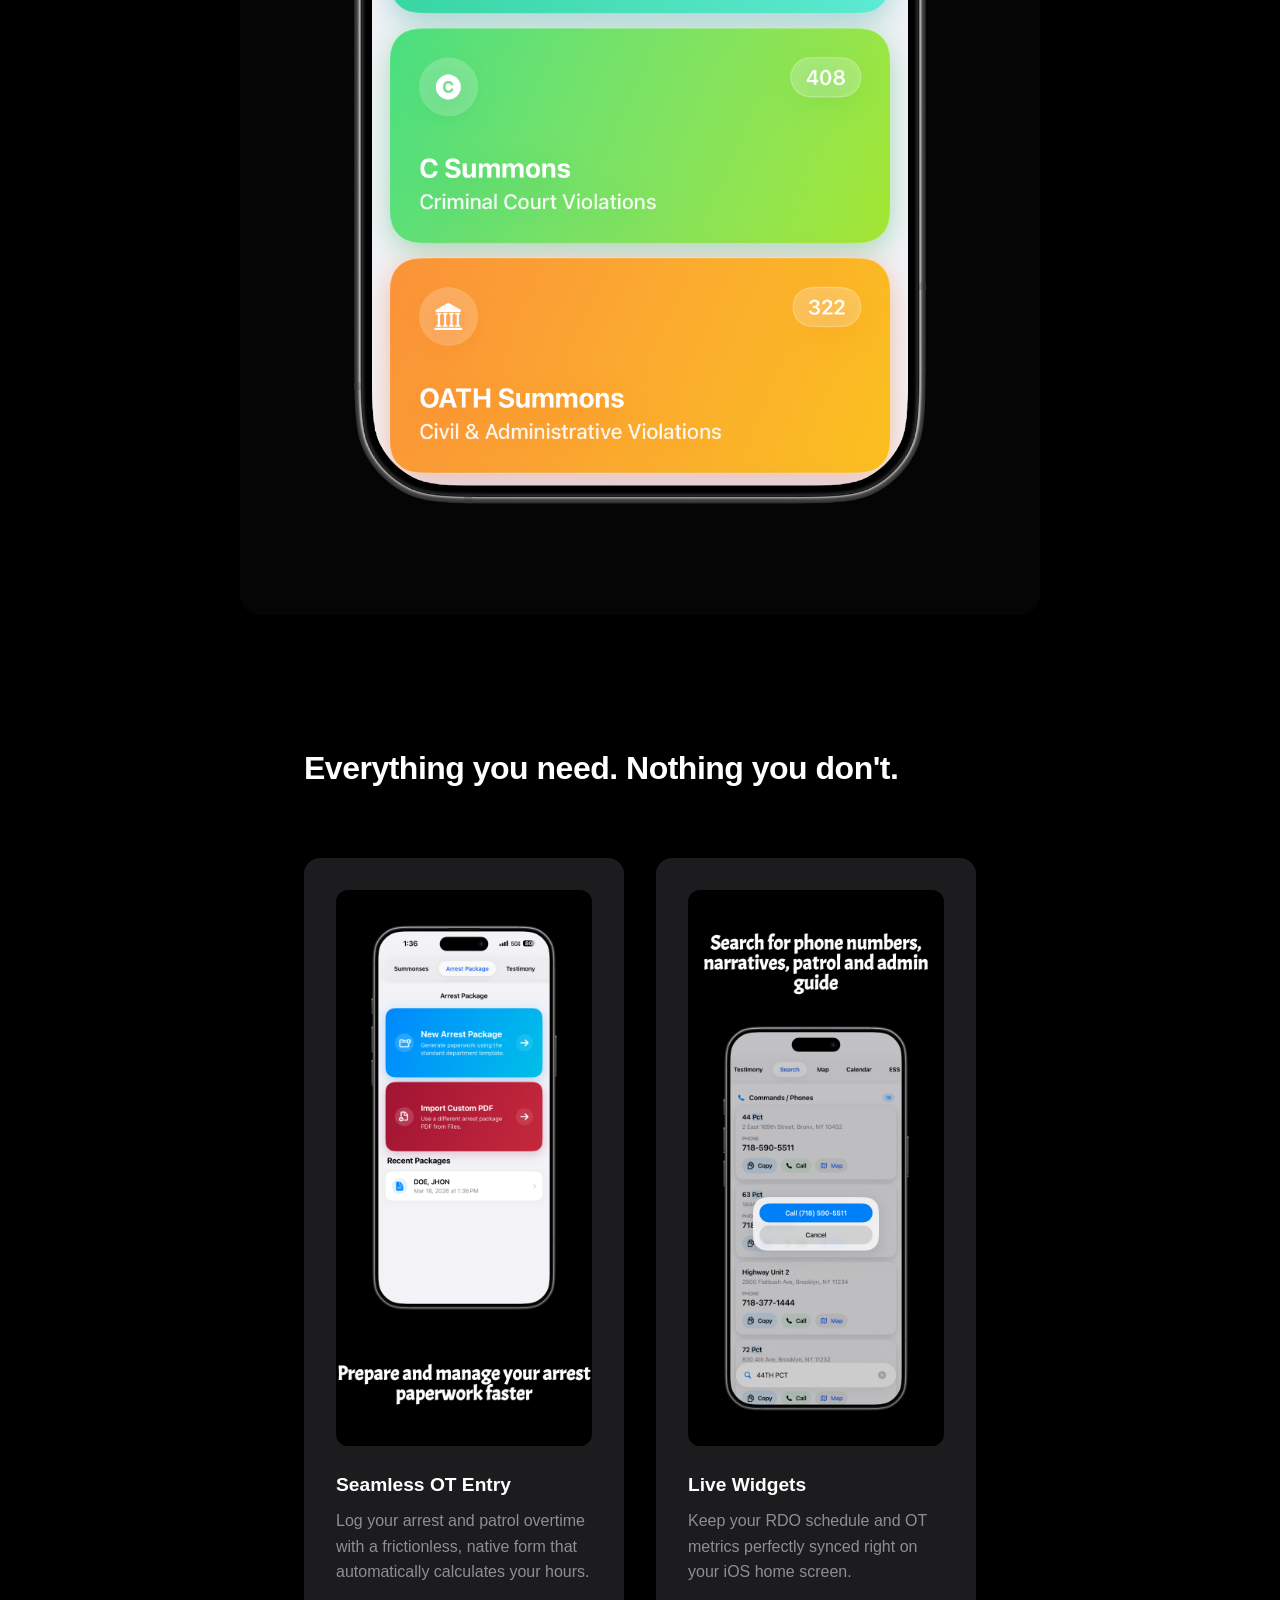
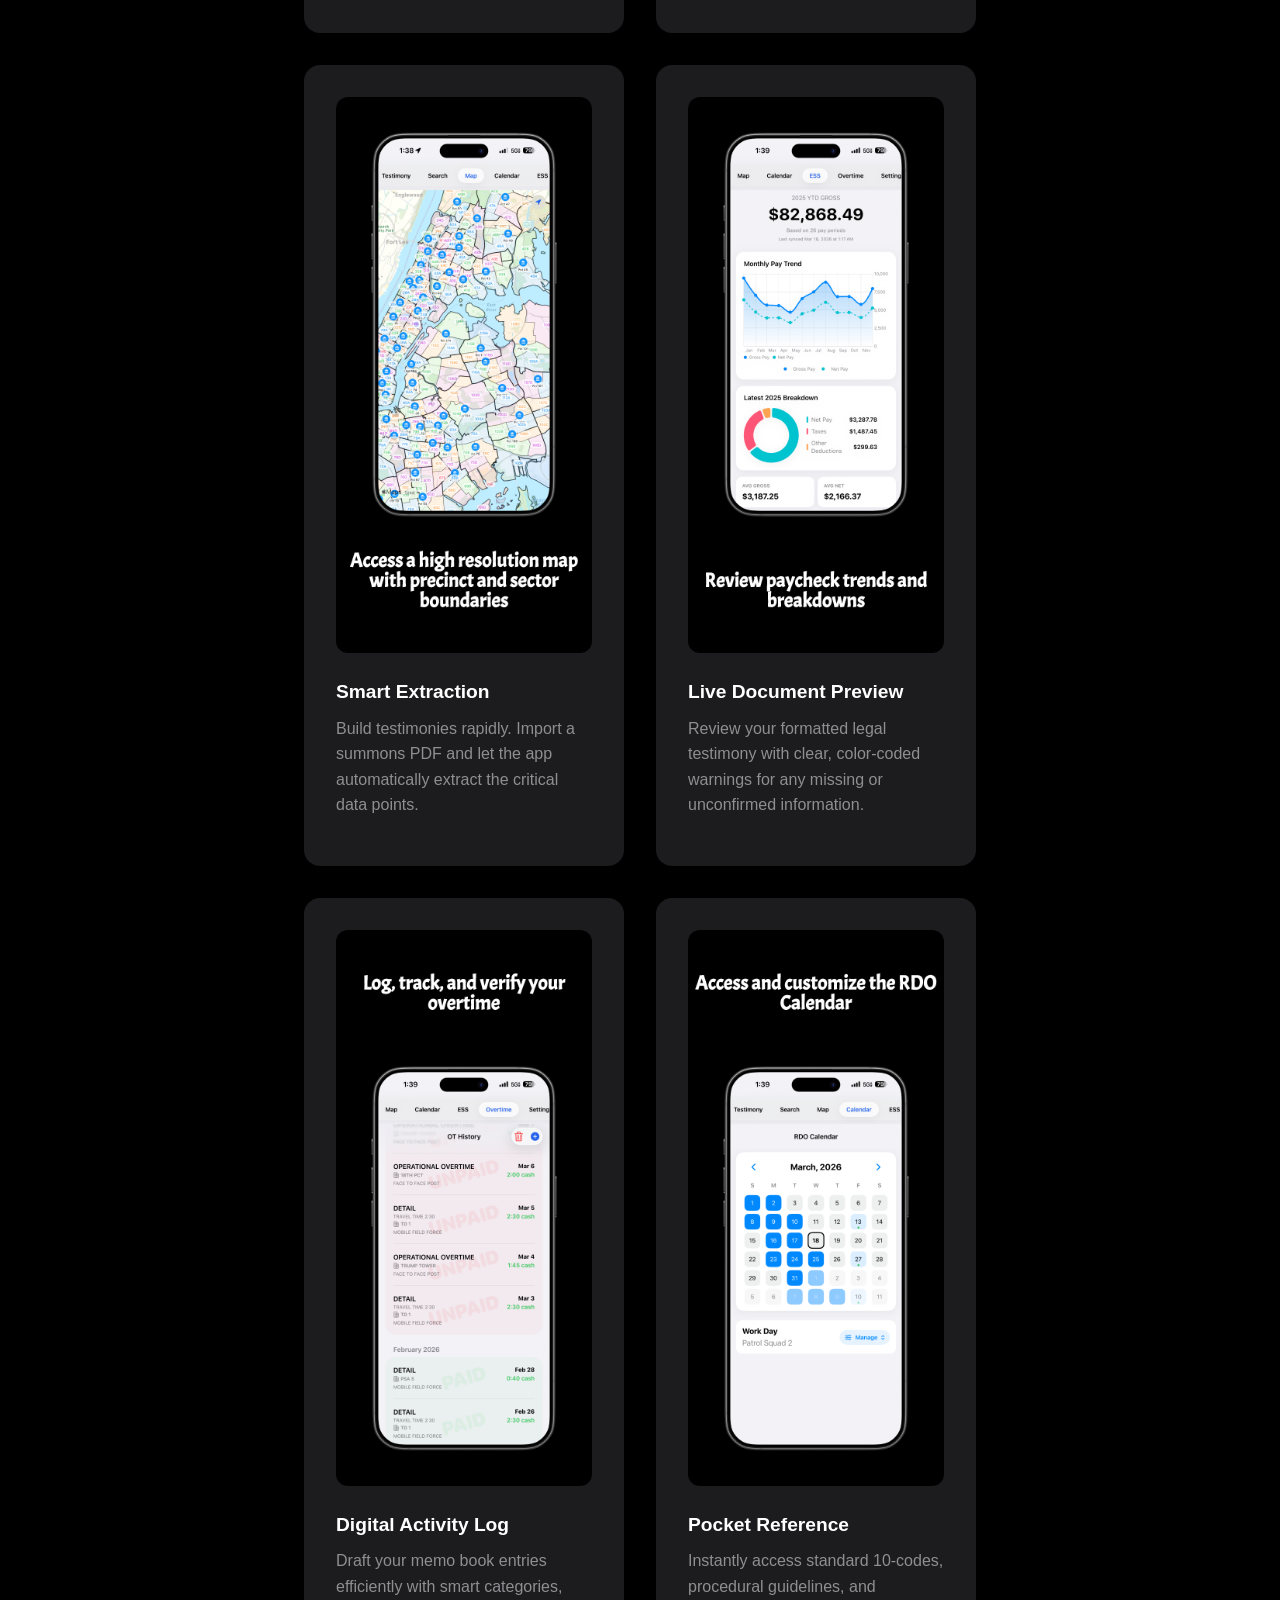
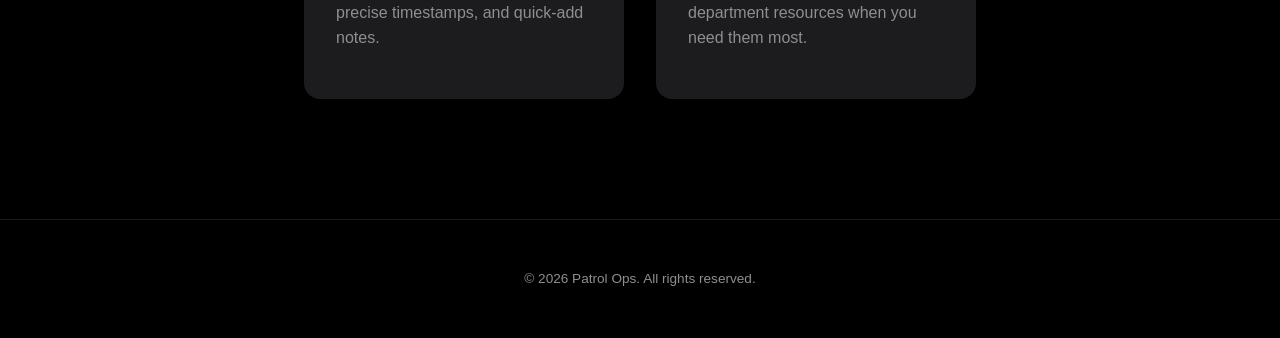
==== commit d985818a: "Remove feature cards and footer from index.html" ====
--- a/index.html
+++ b/index.html
@@ -76,34 +76,4 @@
     </footer>
 
 </body>
-</html>                <h3>Overtime Dashboard</h3>
-                <p>Track your year-to-date hours and next paycheck instantly with a beautifully designed native UI.</p>
-            </div>
 
-            <div class="feature-card">
-                <img src="3.PNG" alt="iOS Widgets" style="width: 100%; border-radius: 12px; margin-bottom: 1rem;">
-                <h3>Live Widgets</h3>
-                <p>Keep your RDO schedule and OT metrics perfectly synced right on your iOS home screen.</p>
-            </div>
-
-            <div class="feature-card">
-                <img src="6.PNG" alt="Testimony Builder" style="width: 100%; border-radius: 12px; margin-bottom: 1rem;">
-                <h3>Smart Extraction</h3>
-                <p>Import a summons PDF and let the app automatically extract the critical data points for your report.</p>
-            </div>
-
-            <div class="feature-card">
-                <img src="7.PNG" alt="Document Preview" style="width: 100%; border-radius: 12px; margin-bottom: 1rem;">
-                <h3>Live Document Preview</h3>
-                <p>Review your formatted testimony with clear, color-coded warnings for any missing information.</p>
-            </div>
-
-        </div>
-    </main>
-
-    <footer>
-        <p>&copy; 2026 Patrol Ops. All rights reserved.</p>
-    </footer>
-
-</body>
-</html>
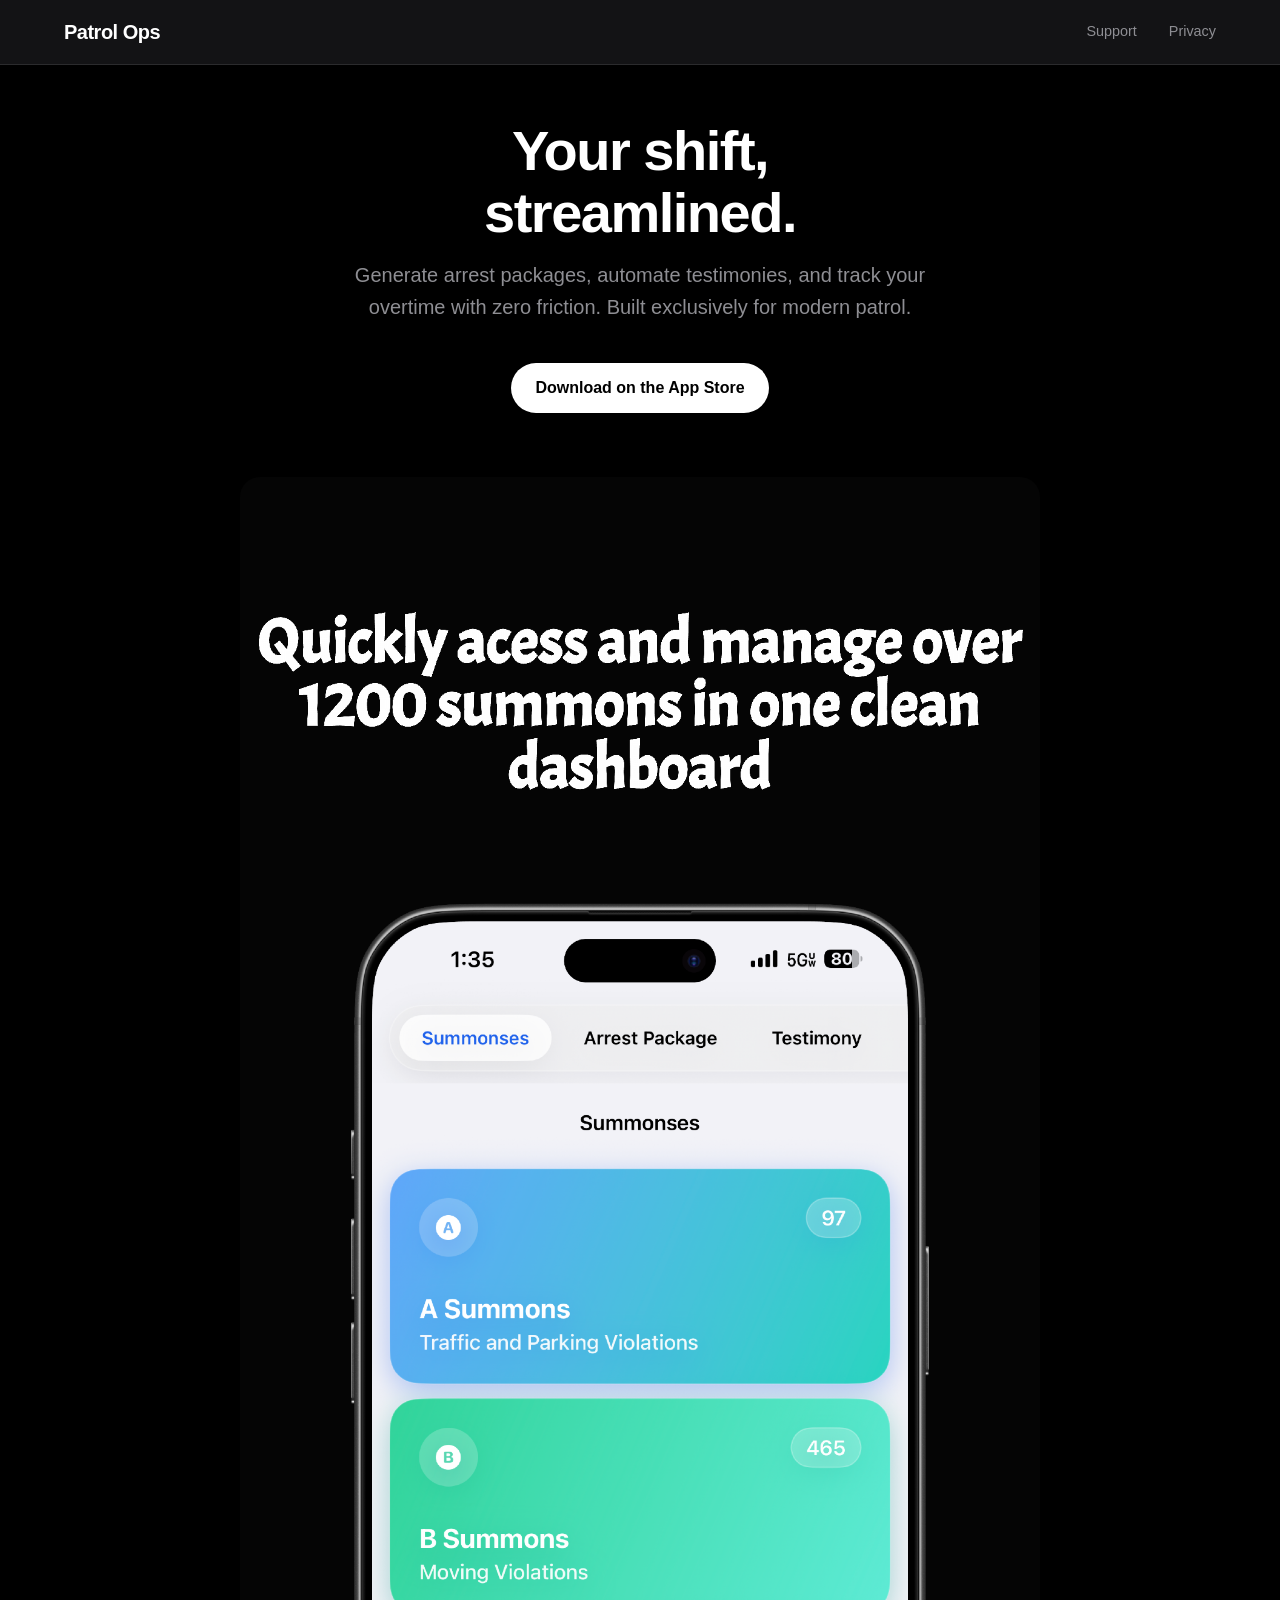
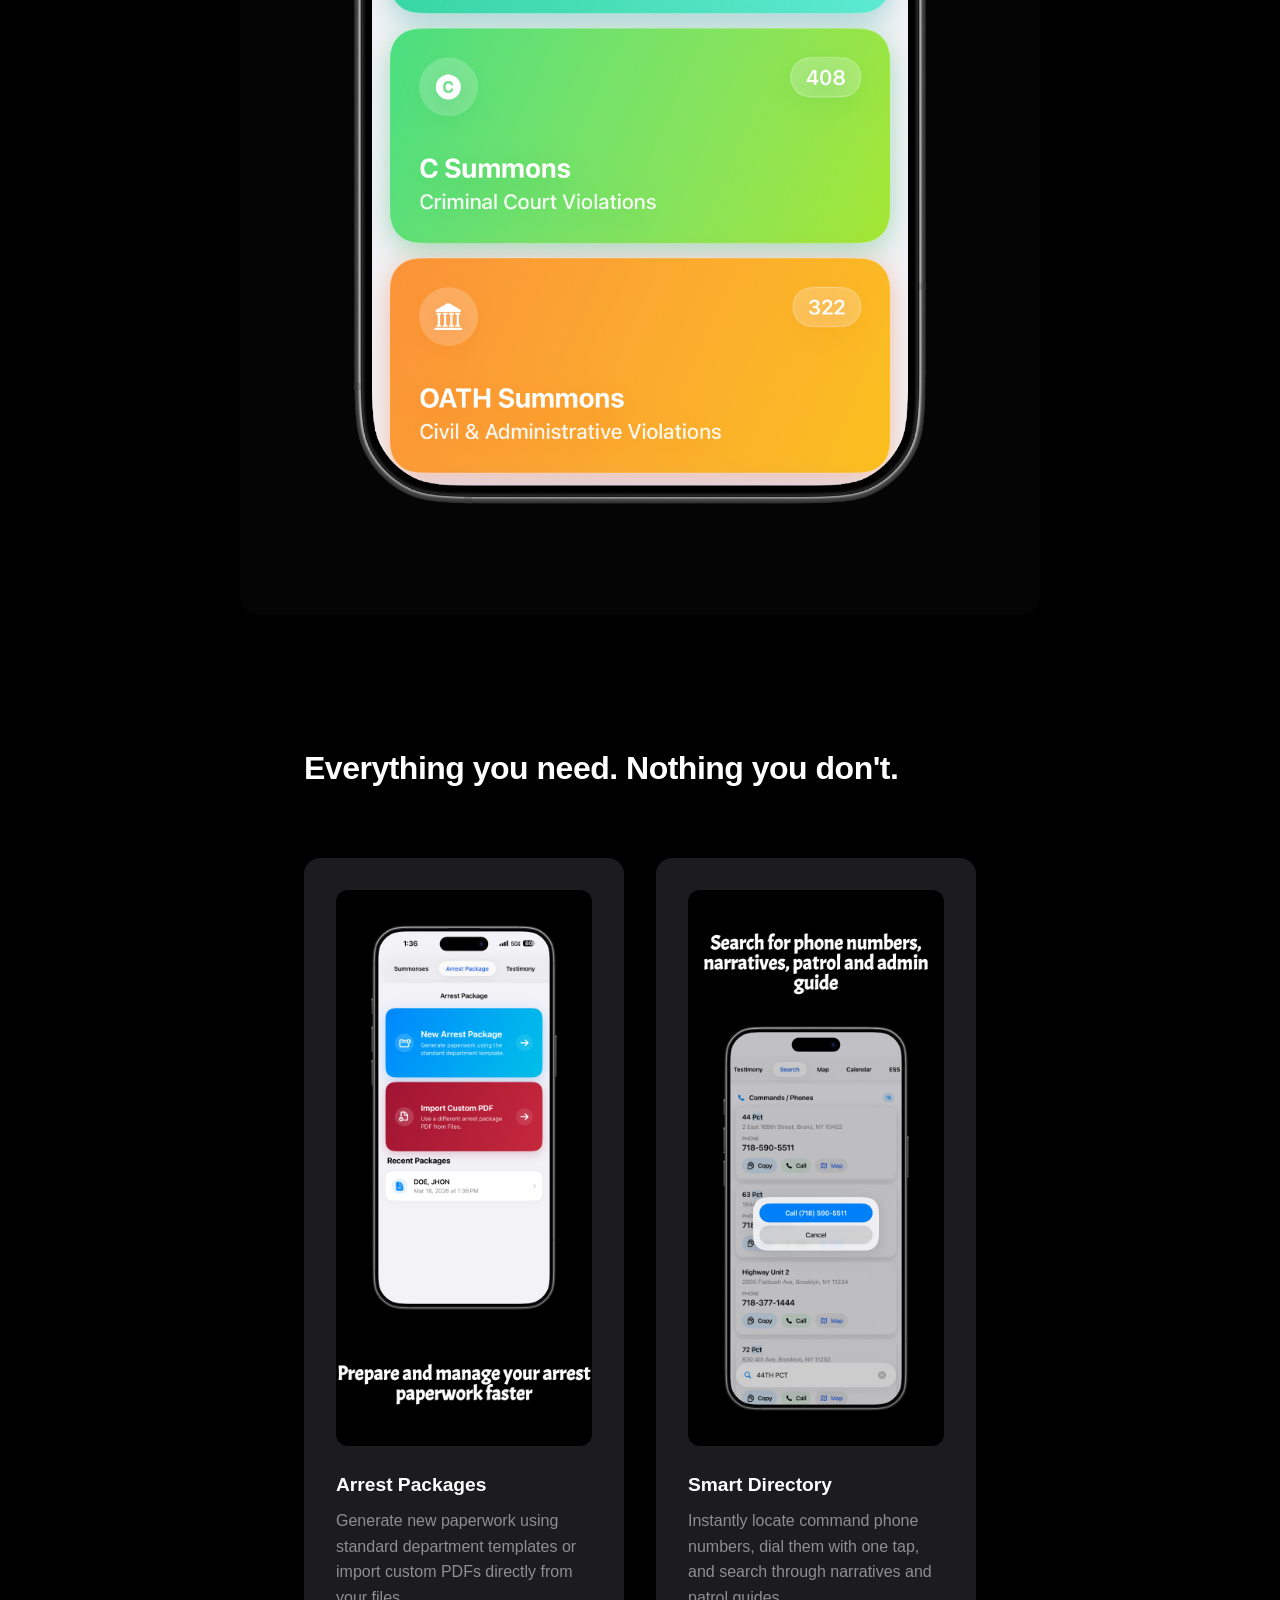
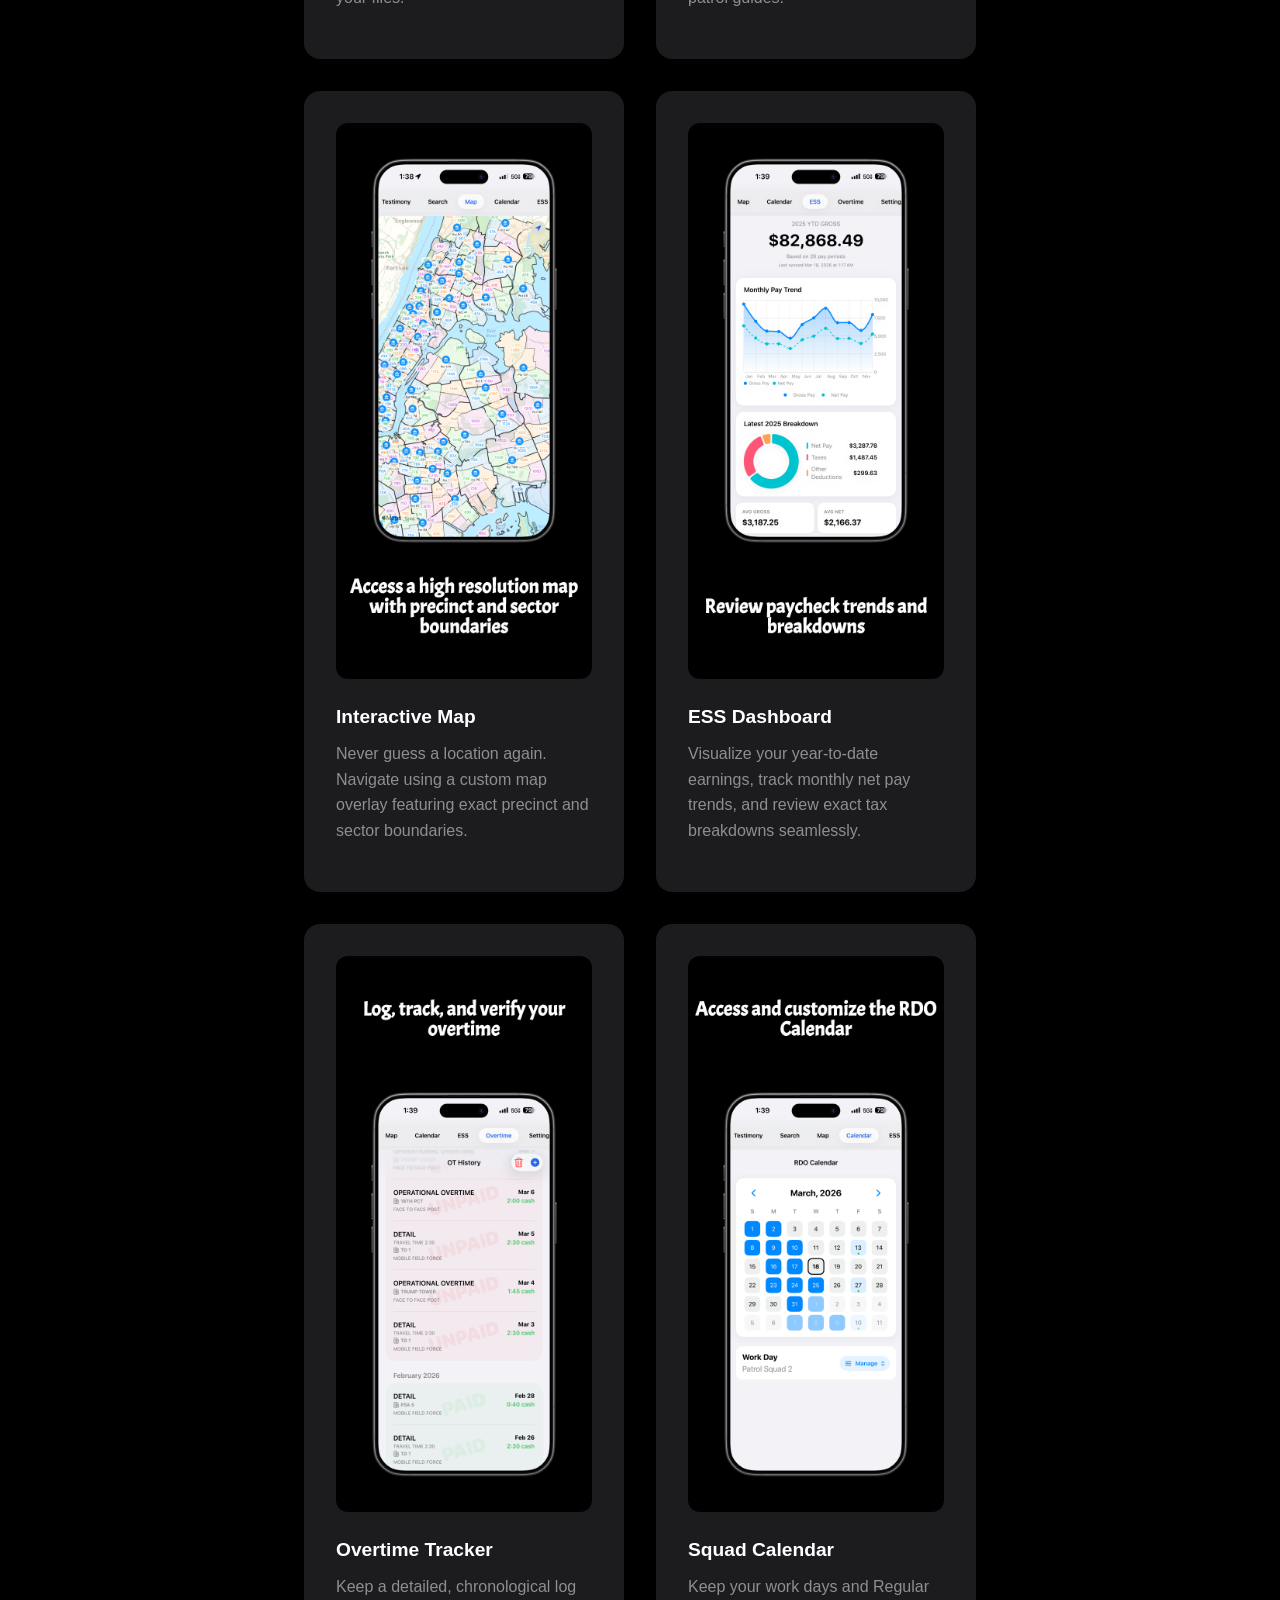
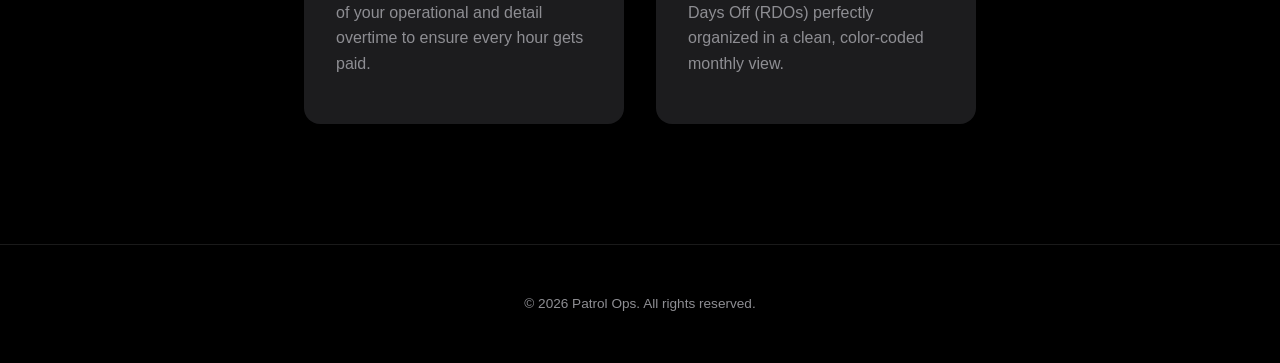
==== commit 4ce8607c: "Update feature descriptions and images in index.html" ====
--- a/index.html
+++ b/index.html
@@ -33,39 +33,39 @@
         <div class="features-grid">
 
             <div class="feature-card">
-                <img src="2.PNG" alt="Overtime Builder" style="width: 100%; border-radius: 12px; margin-bottom: 1rem;">
-                <h3>Seamless OT Entry</h3>
-                <p>Log your arrest and patrol overtime with a frictionless, native form that automatically calculates your hours.</p>
+                <img src="2.PNG" alt="Arrest Package Form" style="width: 100%; border-radius: 12px; margin-bottom: 1rem;">
+                <h3>Arrest Packages</h3>
+                <p>Generate new paperwork using standard department templates or import custom PDFs directly from your files.</p>
             </div>
 
             <div class="feature-card">
-                <img src="3.PNG" alt="iOS Widgets" style="width: 100%; border-radius: 12px; margin-bottom: 1rem;">
-                <h3>Live Widgets</h3>
-                <p>Keep your RDO schedule and OT metrics perfectly synced right on your iOS home screen.</p>
+                <img src="3.PNG" alt="Search Directory" style="width: 100%; border-radius: 12px; margin-bottom: 1rem;">
+                <h3>Smart Directory</h3>
+                <p>Instantly locate command phone numbers, dial them with one tap, and search through narratives and patrol guides.</p>
             </div>
 
             <div class="feature-card">
-                <img src="4.PNG" alt="Testimony Builder" style="width: 100%; border-radius: 12px; margin-bottom: 1rem;">
-                <h3>Smart Extraction</h3>
-                <p>Build testimonies rapidly. Import a summons PDF and let the app automatically extract the critical data points.</p>
+                <img src="4.PNG" alt="Interactive Map" style="width: 100%; border-radius: 12px; margin-bottom: 1rem;">
+                <h3>Interactive Map</h3>
+                <p>Never guess a location again. Navigate using a custom map overlay featuring exact precinct and sector boundaries.</p>
             </div>
 
             <div class="feature-card">
-                <img src="6.PNG" alt="Document Preview" style="width: 100%; border-radius: 12px; margin-bottom: 1rem;">
-                <h3>Live Document Preview</h3>
-                <p>Review your formatted legal testimony with clear, color-coded warnings for any missing or unconfirmed information.</p>
+                <img src="6.PNG" alt="ESS Dashboard" style="width: 100%; border-radius: 12px; margin-bottom: 1rem;">
+                <h3>ESS Dashboard</h3>
+                <p>Visualize your year-to-date earnings, track monthly net pay trends, and review exact tax breakdowns seamlessly.</p>
             </div>
 
             <div class="feature-card">
-                <img src="7.PNG" alt="Activity Log Entry" style="width: 100%; border-radius: 12px; margin-bottom: 1rem;">
-                <h3>Digital Activity Log</h3>
-                <p>Draft your memo book entries efficiently with smart categories, precise timestamps, and quick-add notes.</p>
+                <img src="7.PNG" alt="Overtime History" style="width: 100%; border-radius: 12px; margin-bottom: 1rem;">
+                <h3>Overtime Tracker</h3>
+                <p>Keep a detailed, chronological log of your operational and detail overtime to ensure every hour gets paid.</p>
             </div>
 
             <div class="feature-card">
-                <img src="5.PNG" alt="10-Codes Reference" style="width: 100%; border-radius: 12px; margin-bottom: 1rem;">
-                <h3>Pocket Reference</h3>
-                <p>Instantly access standard 10-codes, procedural guidelines, and department resources when you need them most.</p>
+                <img src="5.PNG" alt="RDO Calendar" style="width: 100%; border-radius: 12px; margin-bottom: 1rem;">
+                <h3>Squad Calendar</h3>
+                <p>Keep your work days and Regular Days Off (RDOs) perfectly organized in a clean, color-coded monthly view.</p>
             </div>
 
         </div>
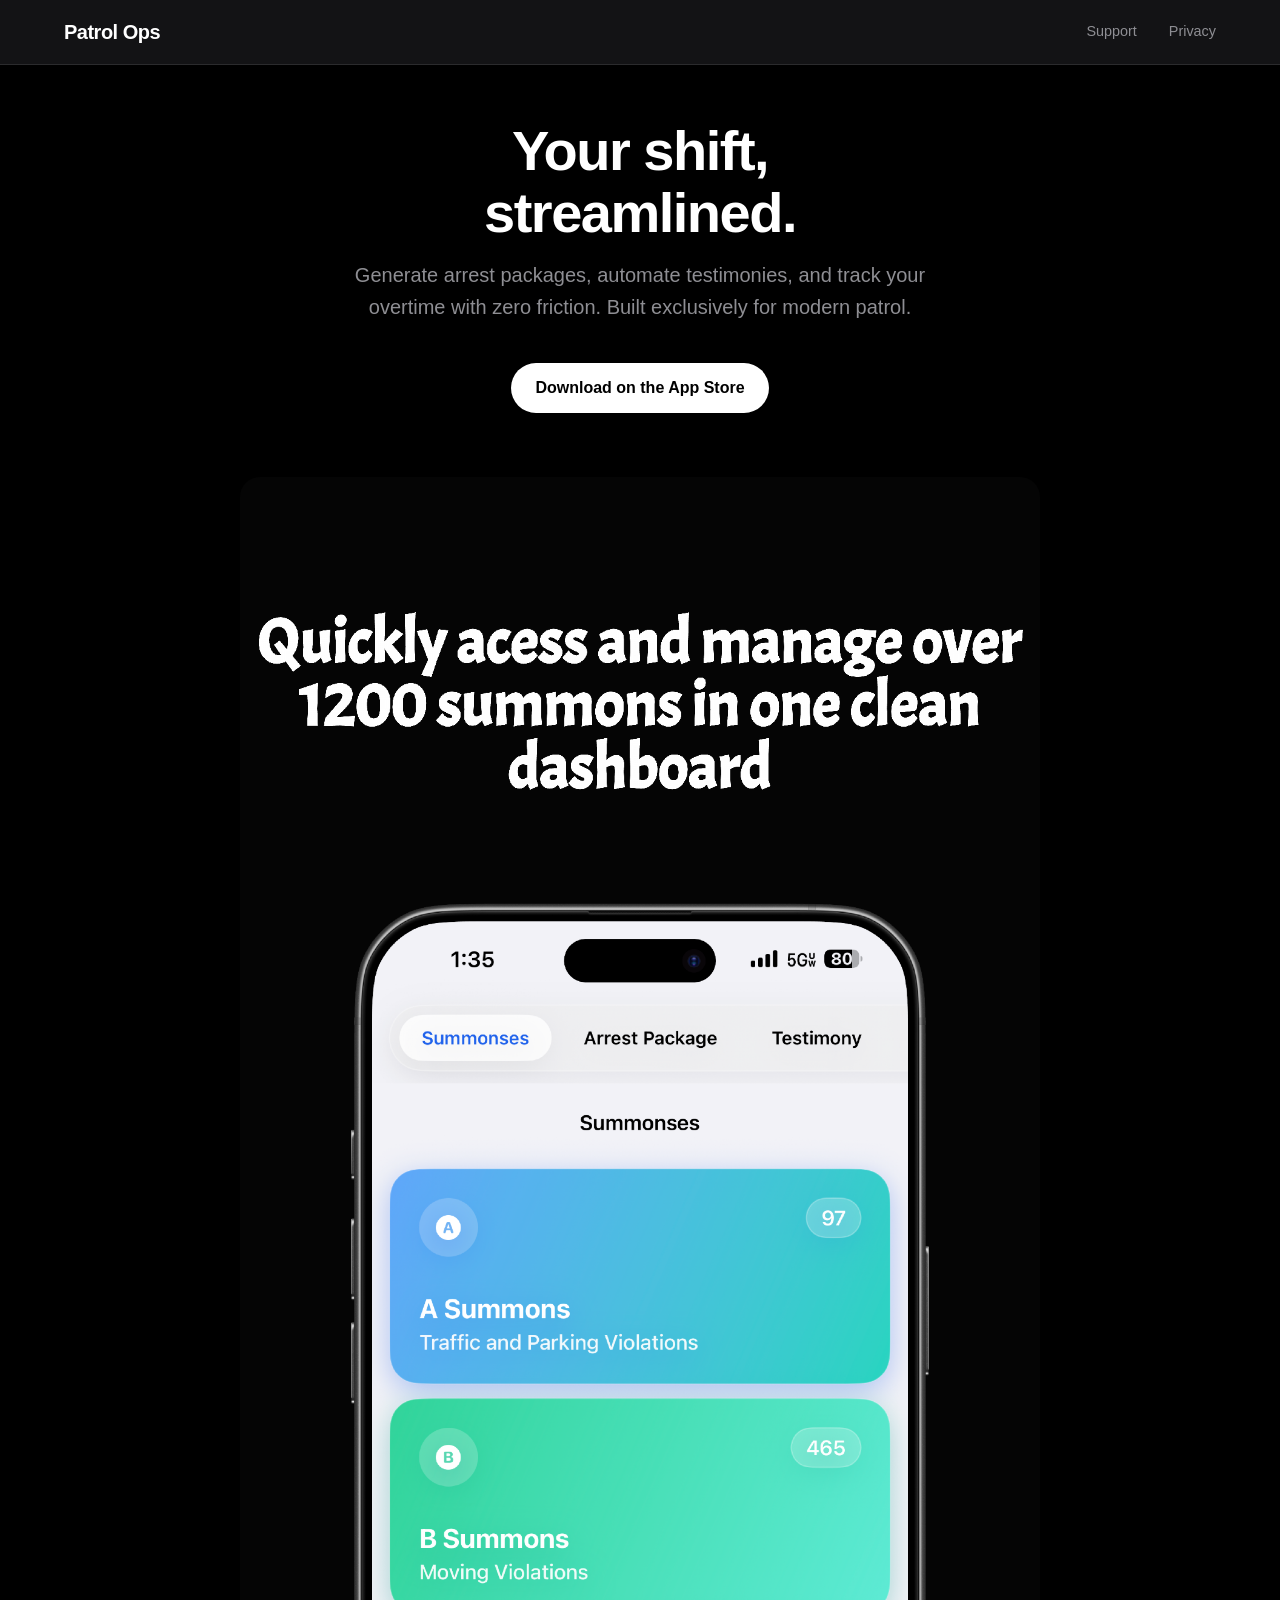
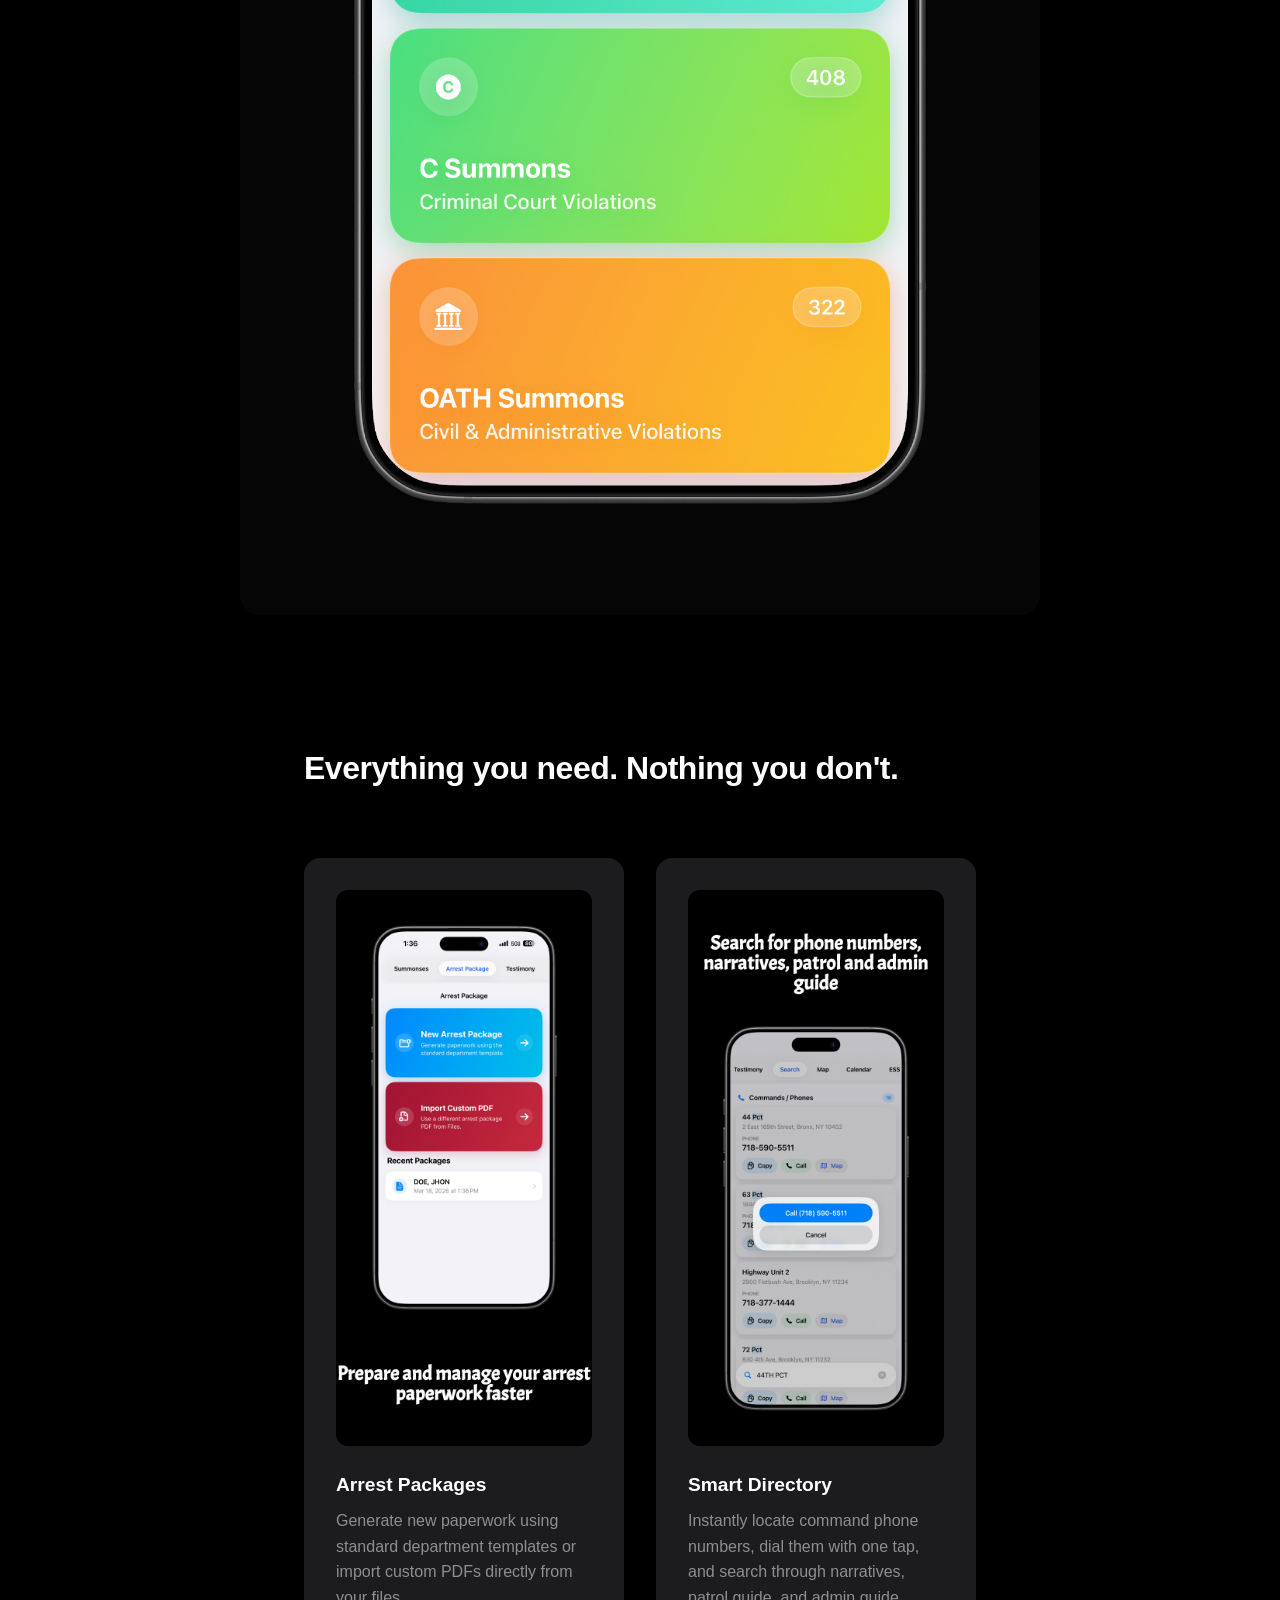
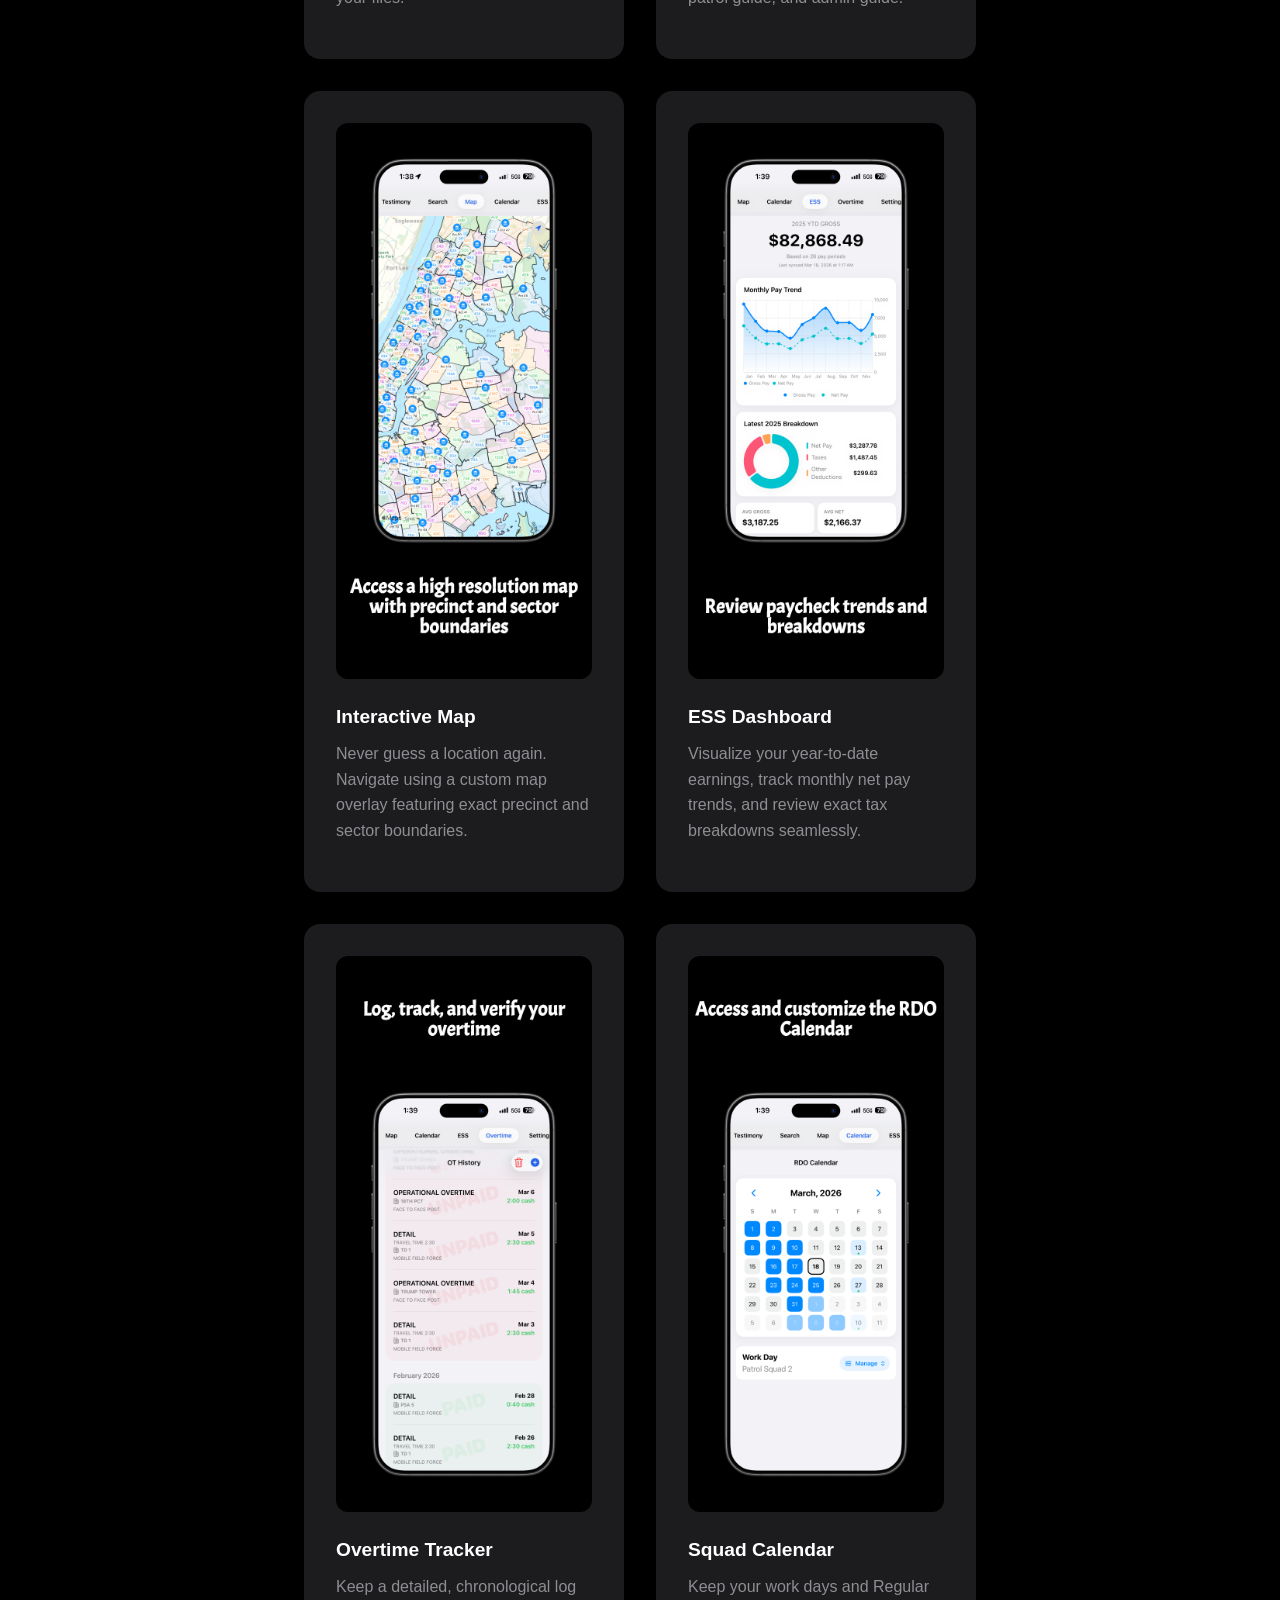
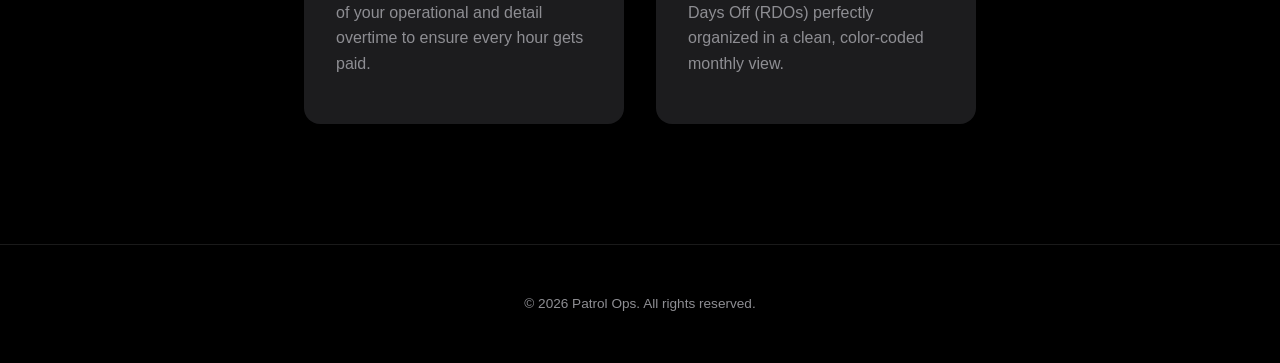
==== commit 6b9e0c66: "Update feature description in index.html" ====
--- a/index.html
+++ b/index.html
@@ -41,7 +41,7 @@
             <div class="feature-card">
                 <img src="3.PNG" alt="Search Directory" style="width: 100%; border-radius: 12px; margin-bottom: 1rem;">
                 <h3>Smart Directory</h3>
-                <p>Instantly locate command phone numbers, dial them with one tap, and search through narratives and patrol guides.</p>
+                <p>Instantly locate command phone numbers, dial them with one tap, and search through narratives, patrol guide, and admin guide.</p>
             </div>
 
             <div class="feature-card">
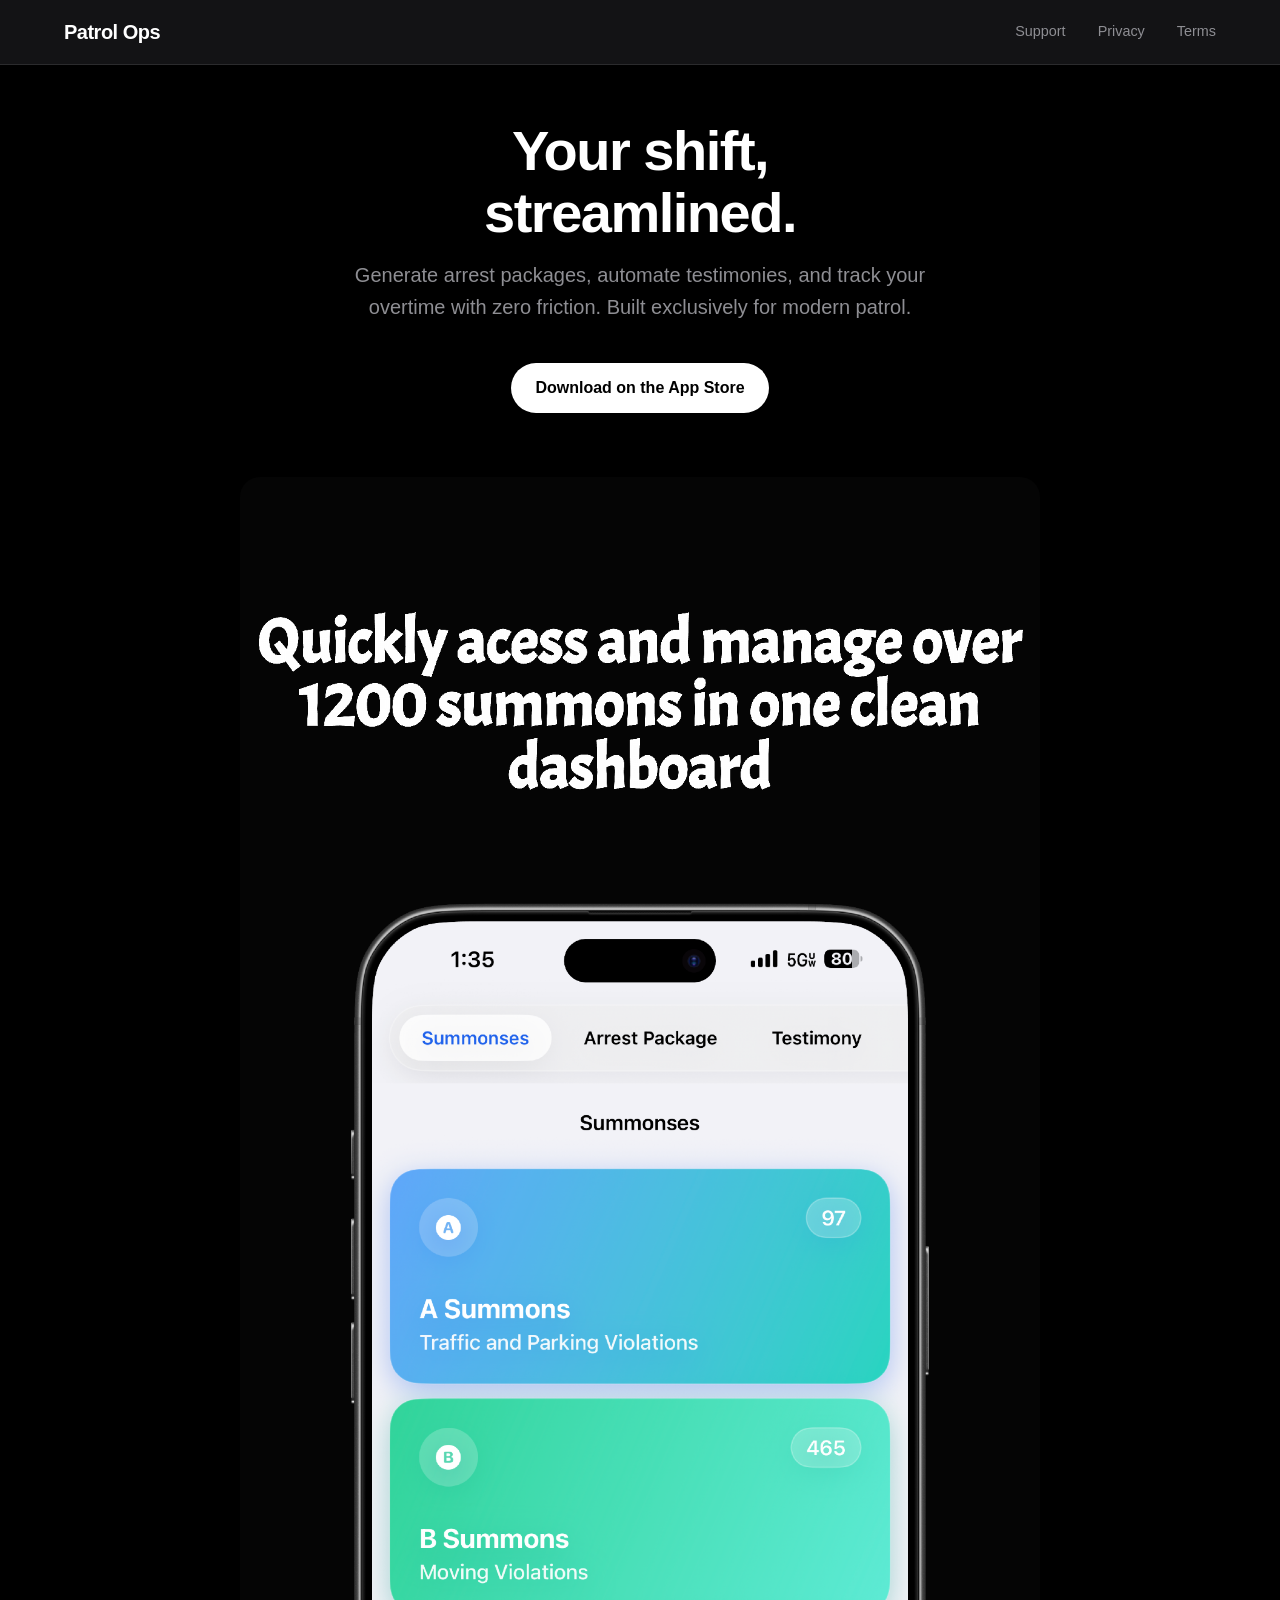
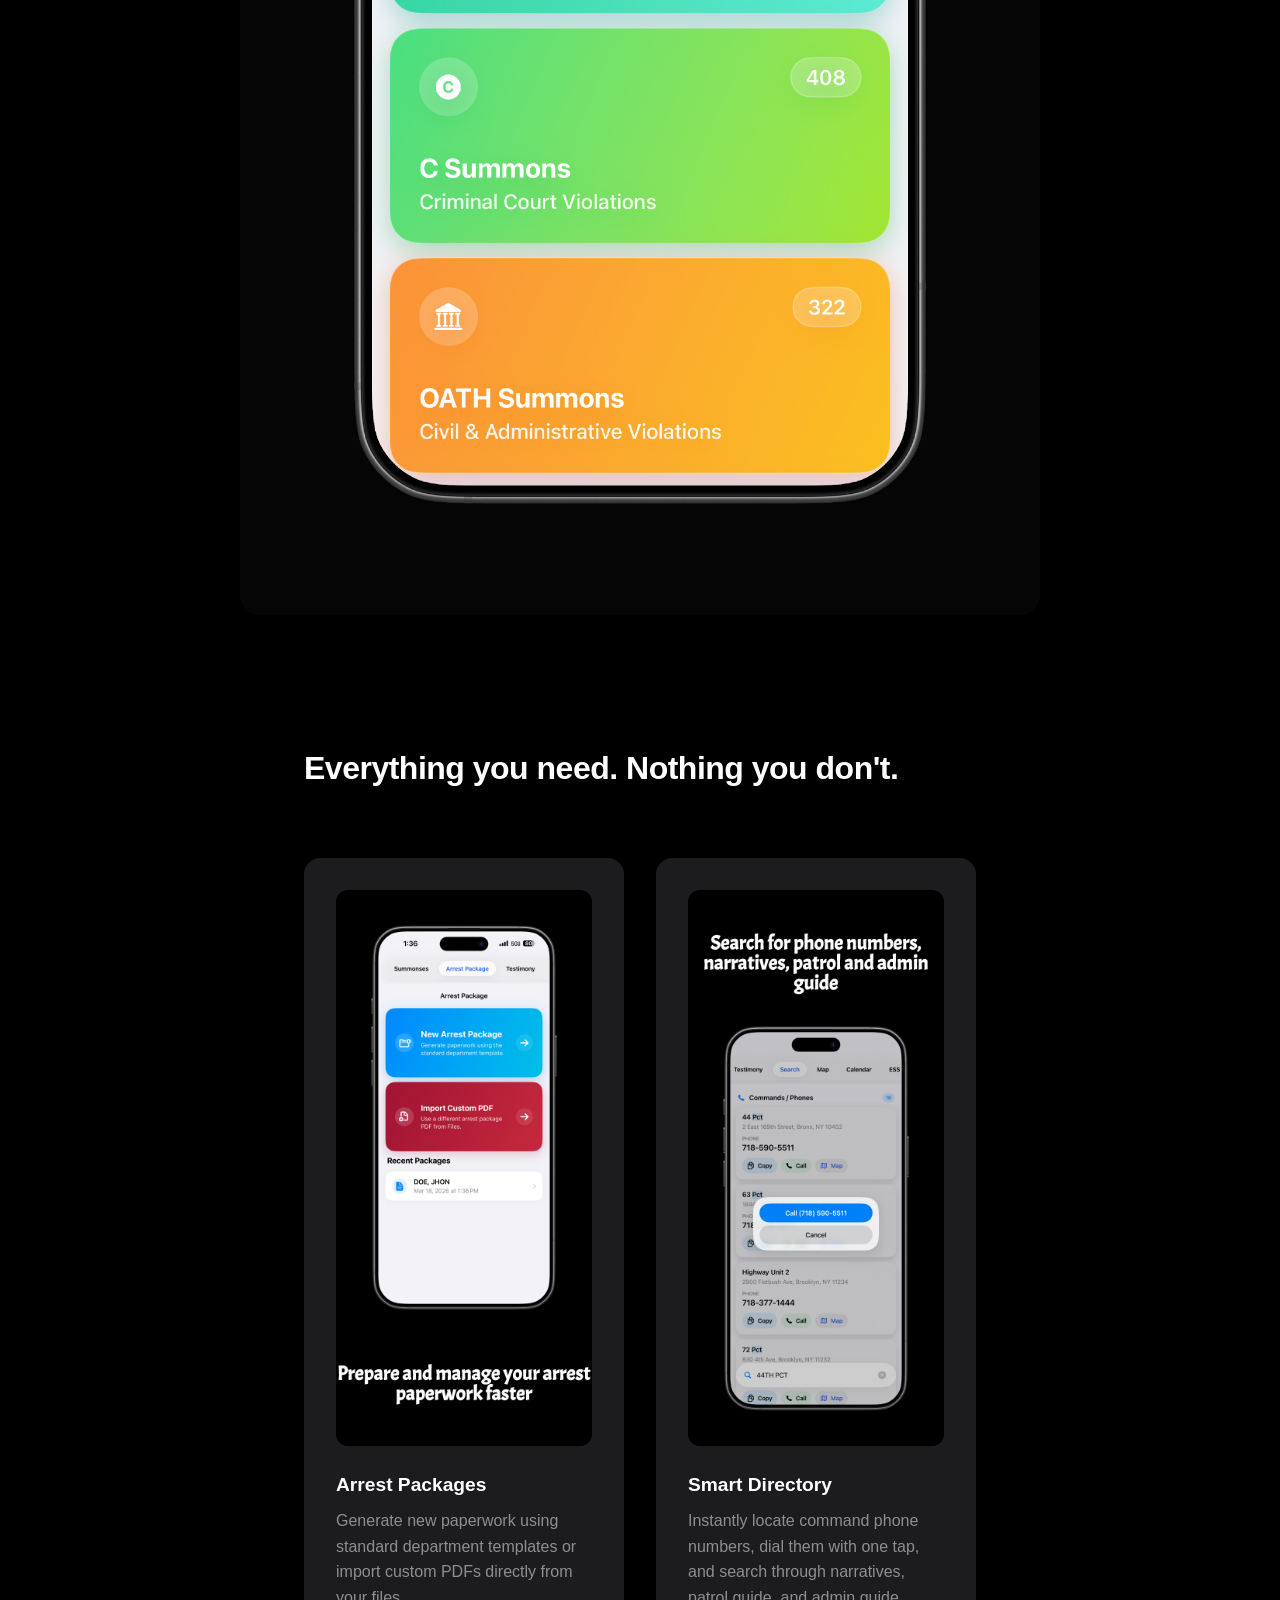
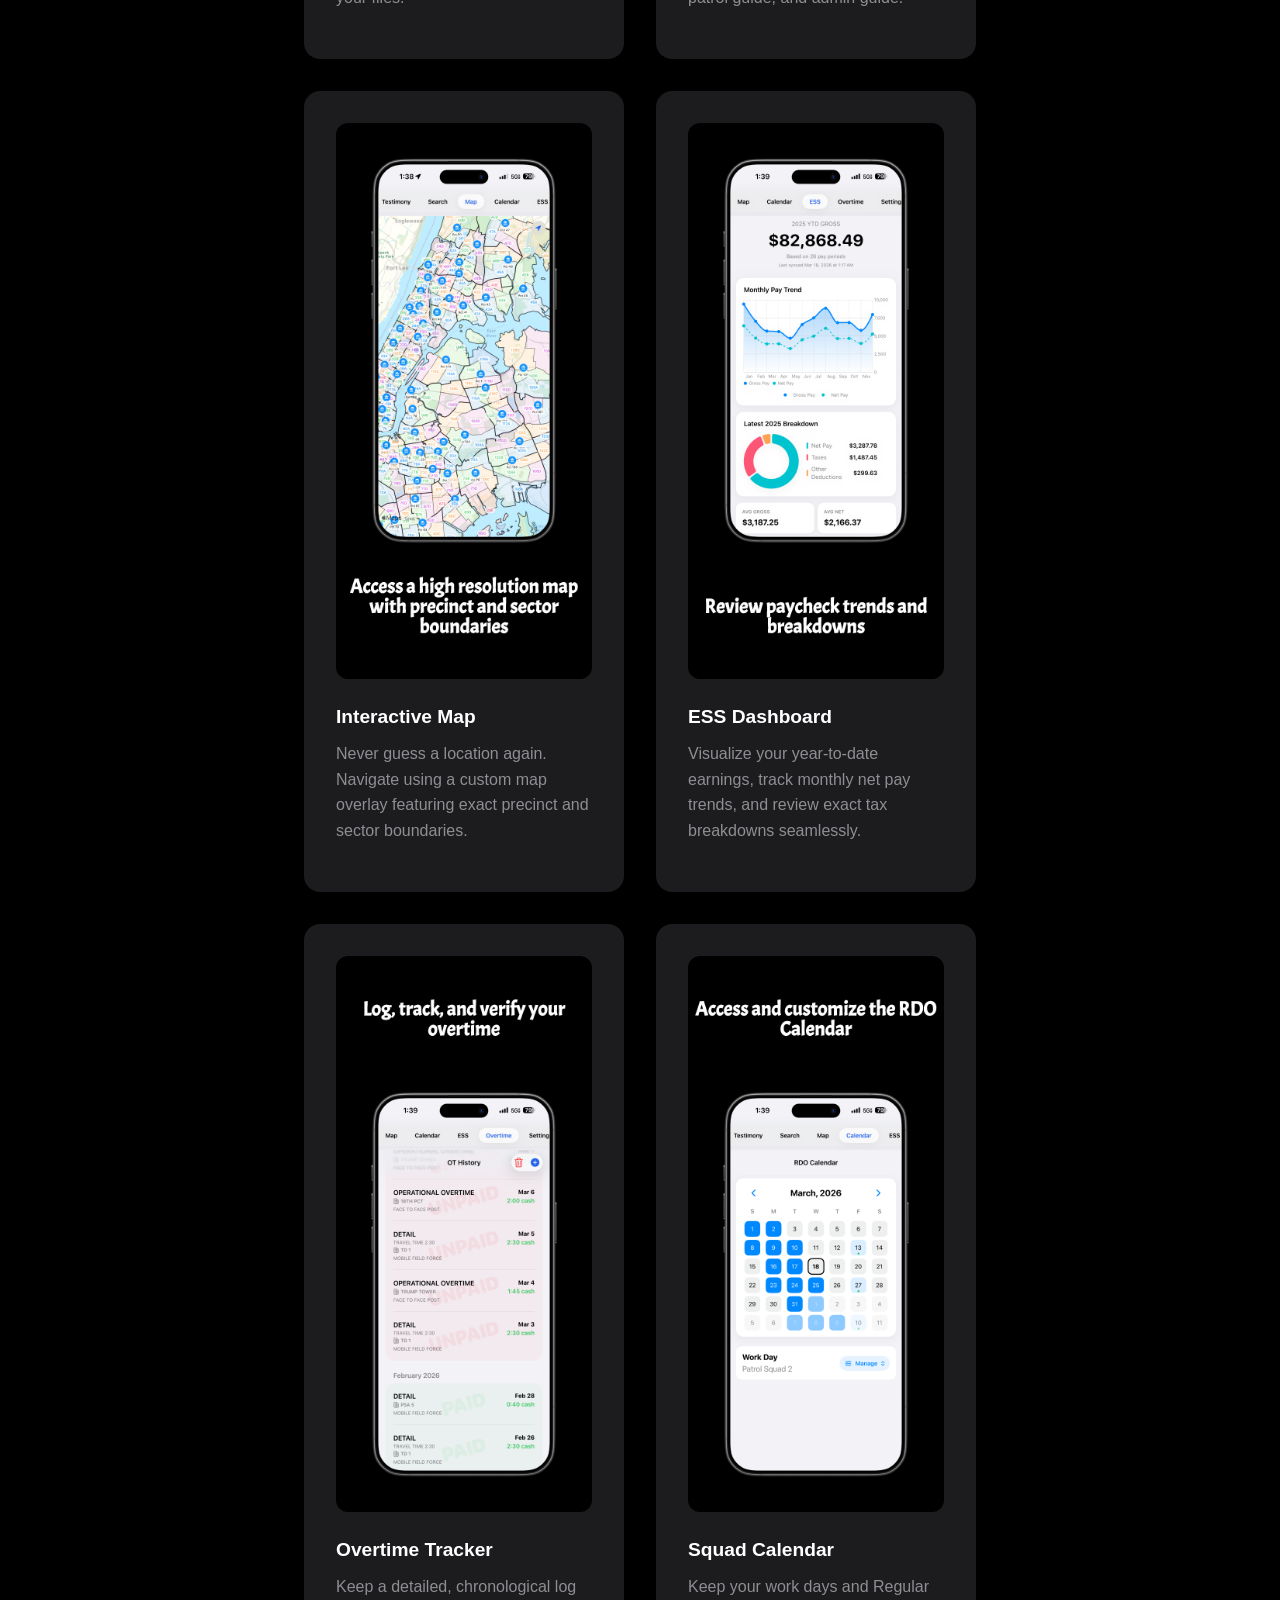
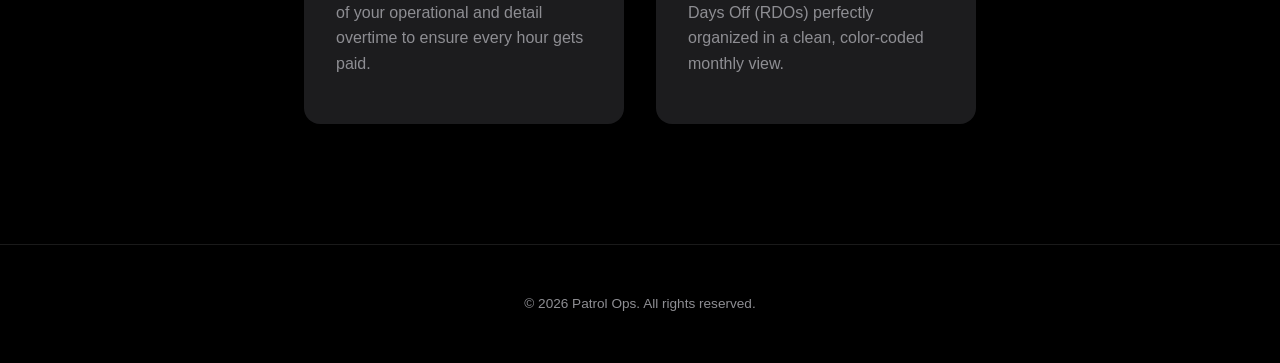
==== commit 529ff664: "Add Terms link to navigation" ====
--- a/index.html
+++ b/index.html
@@ -13,6 +13,7 @@
         <div class="nav-links">
             <a href="support.html">Support</a>
             <a href="privacy.html">Privacy</a>
+            <a href="terms.html">Terms</a>
         </div>
     </nav>
 
